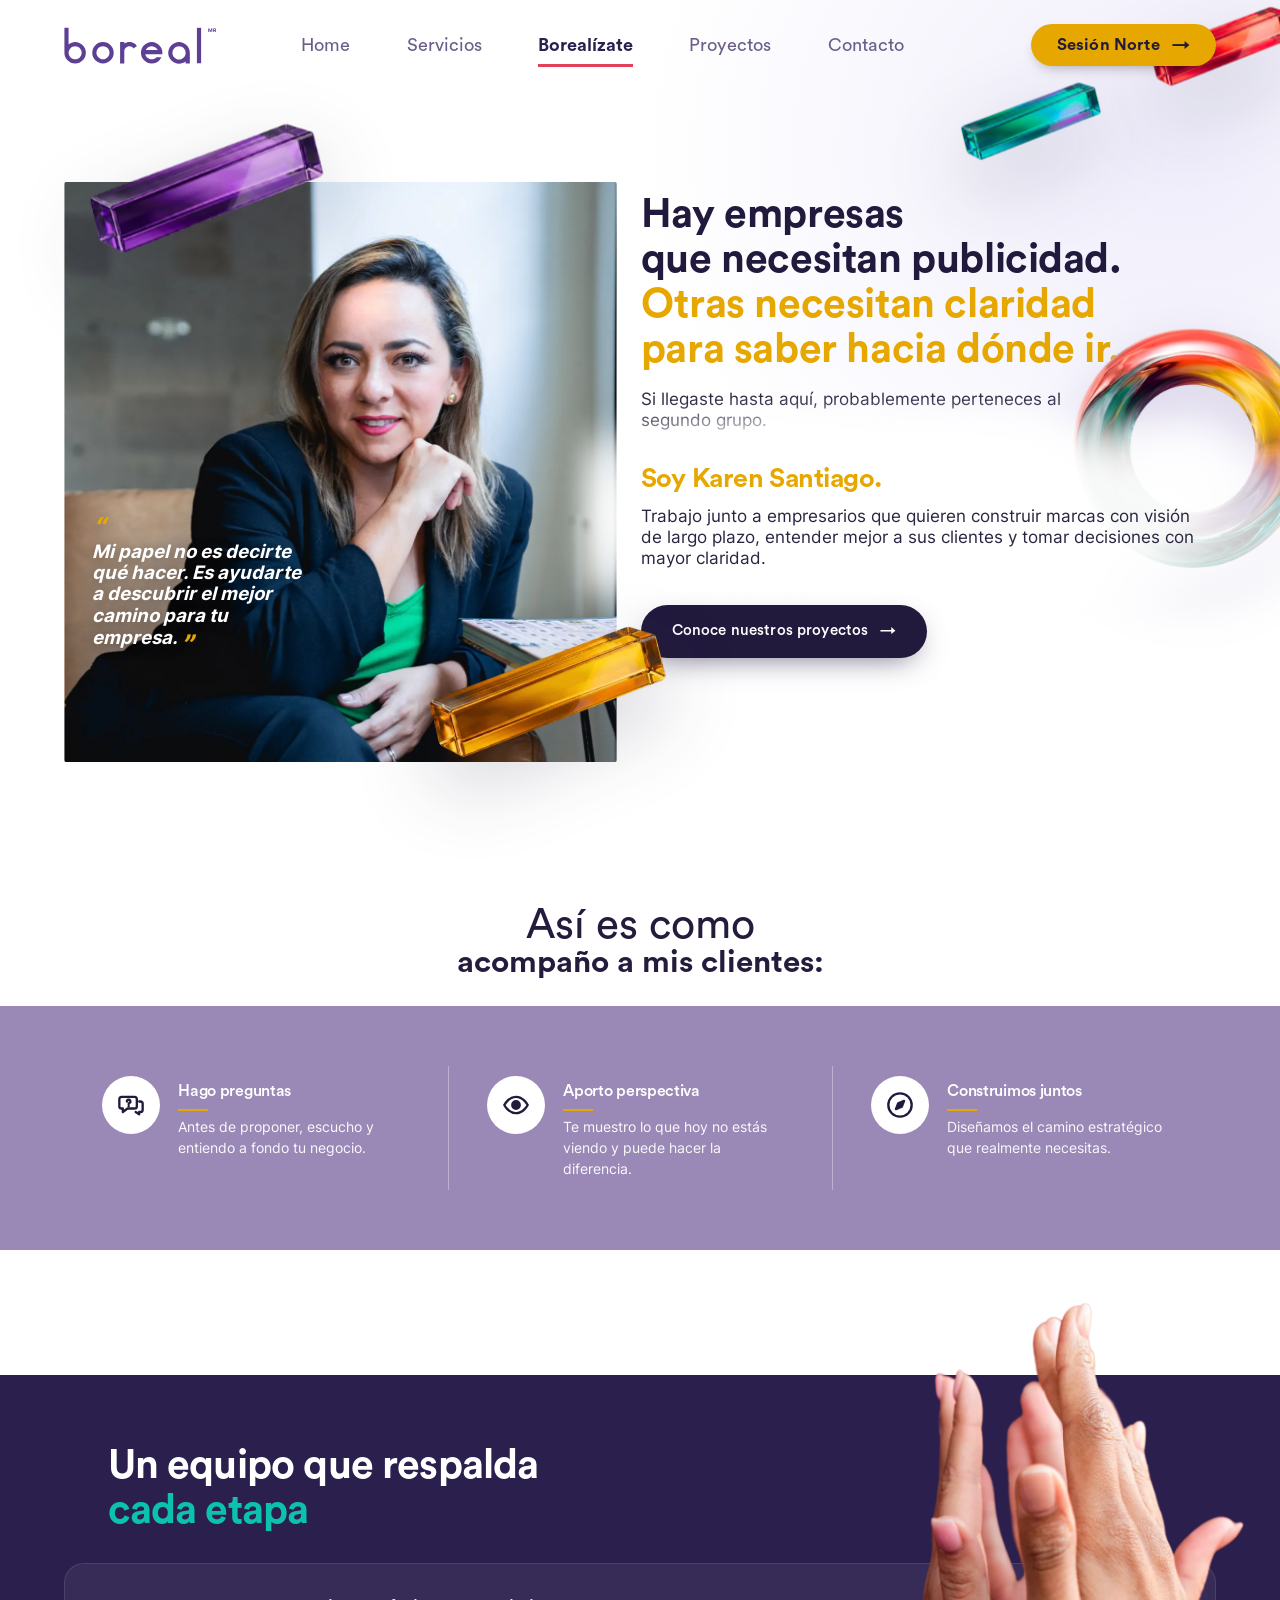
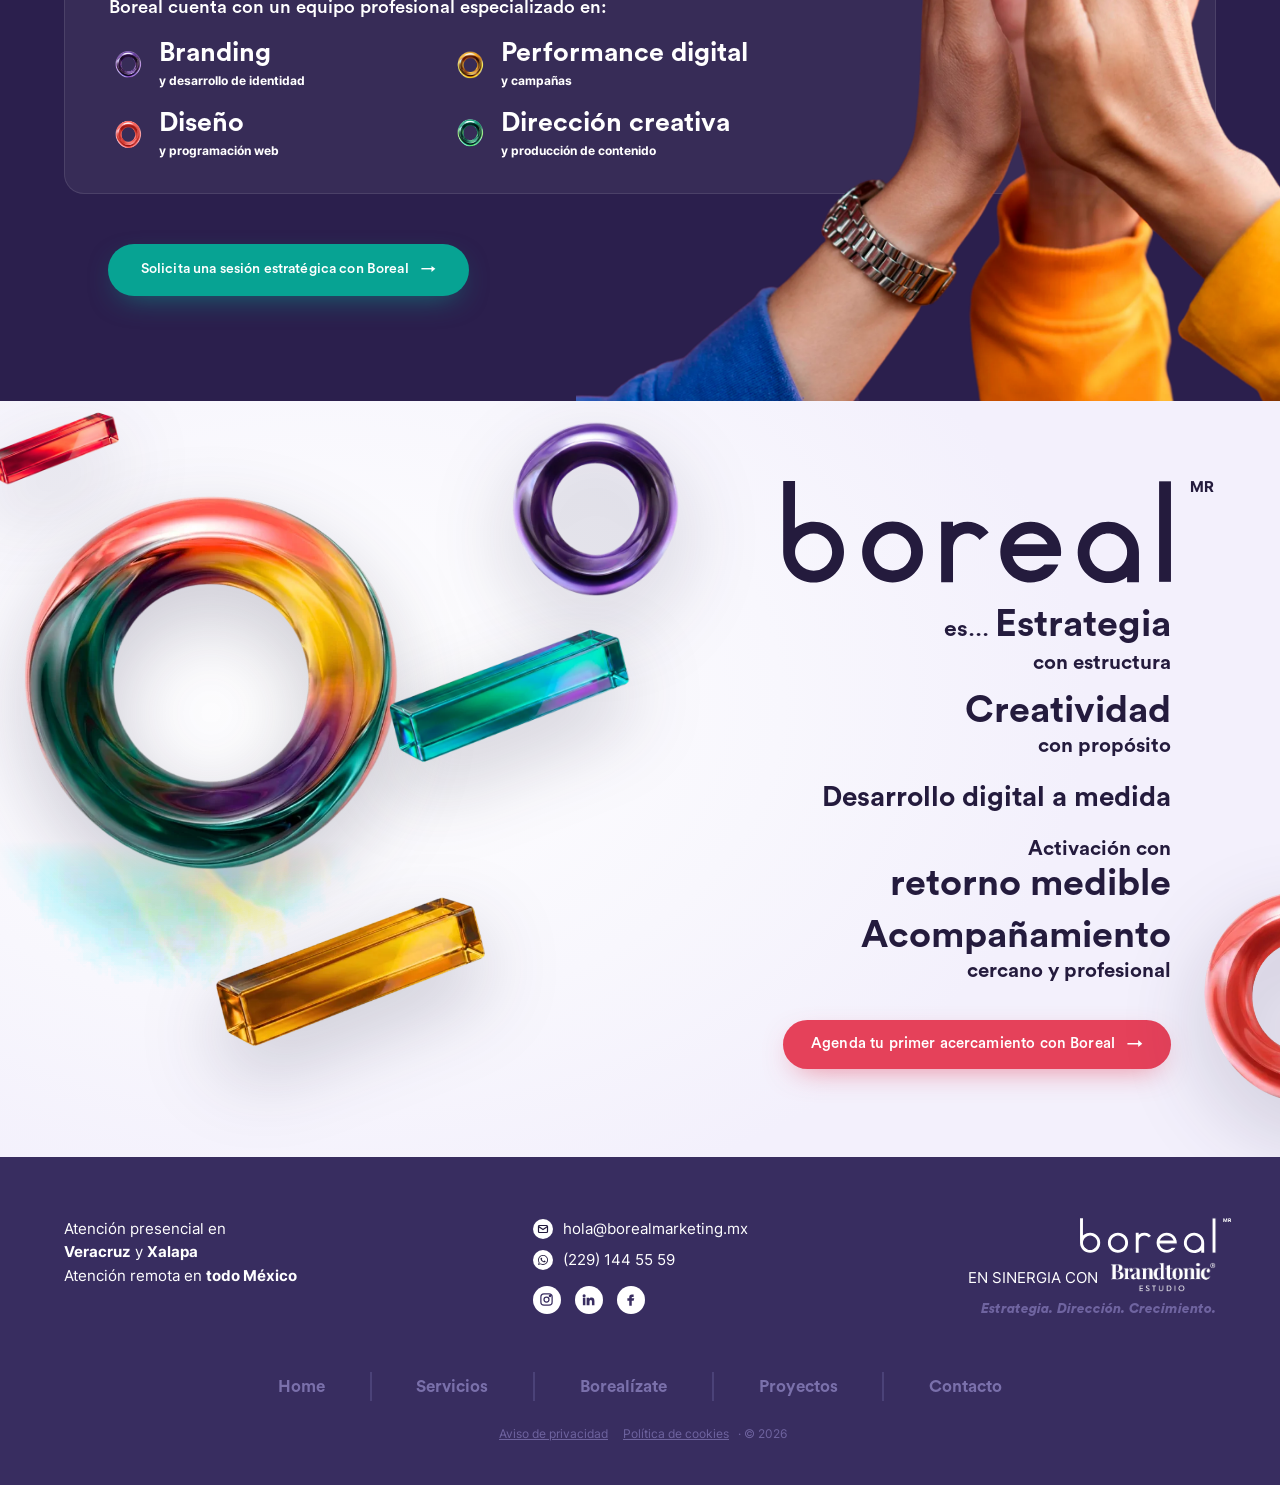
==== borealizate.html @ 3b93fd82 "Borealízate: 'Otras necesitan claridad para saber hacia dónde ir.' Co-Authored-By: Claude Opus 5.5 (" ====
<!doctype html>
<html lang="es">
<head>
<!-- Google Tag Manager -->
<script>(function(w,d,s,l,i){w[l]=w[l]||[];w[l].push({'gtm.start':
new Date().getTime(),event:'gtm.js'});var f=d.getElementsByTagName(s)[0],
j=d.createElement(s),dl=l!='dataLayer'?'&l='+l:'';j.async=true;j.src=
'https://www.googletagmanager.com/gtm.js?id='+i+dl;f.parentNode.insertBefore(j,f);
})(window,document,'script','dataLayer','GTM-55ZZ7DF');</script>
<!-- End Google Tag Manager -->
<script>/* Pantallas de más de 1920 px: todo el sitio escala en proporción (se diseña a 1920 y se amplía) */
(function(){var r=document.documentElement;function f(){var z=Math.max(1,innerWidth/1920);r.style.zoom=z>1?z:'';r.style.setProperty('--z',z);r.classList.toggle('wide',z>1)}f();addEventListener('resize',f)})();</script>
<meta charset="utf-8">
<meta name="viewport" content="width=device-width,initial-scale=1">
<title>Borealízate · Karen Santiago · Boreal</title>
<meta name="description" content="Hay empresas que necesitan publicidad. Otras necesitan claridad para saber hacia dónde ir. Conoce a Karen Santiago y al equipo de Boreal.">
<meta name="theme-color" content="#221a3d">
<link rel="icon" href="assets/fig/fullcolor.webp">
<link rel="stylesheet" href="css/styles.css?v=202610191159">
</head>
<body data-page="borealizate">
<!-- Google Tag Manager (noscript) -->
<noscript><iframe src="https://www.googletagmanager.com/ns.html?id=GTM-55ZZ7DF"
height="0" width="0" style="display:none;visibility:hidden"></iframe></noscript>
<!-- End Google Tag Manager (noscript) -->

<main>
  <!-- HERO (posiciones del PDF a 1440px) -->
  <section class="bhero">
    <div class="fig fx bz-purple" style="--fd:8s;--fdl:-1s" data-speed=".2"><div data-mouse="-30"><img class="float" style="--r:-6deg" src="assets/fig/8.webp" alt=""></div></div>
    <div class="fig fx bz-teal" style="--fd:9s;--fdl:-5s" data-speed=".06"><div data-mouse="40"><img class="float" style="--r:0deg;--dur:8s" src="assets/fig/5.webp" alt=""></div></div>
    <div class="fig fx bz-red" style="--fd:7s;--fdl:-3s" data-speed=".2"><div><img class="float" style="--r:30deg" src="assets/fig/7.webp" alt=""></div></div>
    <div class="fig fx bz-gold" style="--fd:10s;--fdl:0s" data-speed=".04"><div data-mouse="30"><img class="float" style="--r:20deg;--dur:10s" src="assets/fig/6.webp" alt=""></div></div>
    <div class="container bhero__grid">
      <figure class="bhero__img reveal reveal--clip" style="margin:0">
        <img src="assets/img/karen-retrato.webp" alt="Retrato de Karen Santiago">
        <blockquote>Mi papel no es decirte qué hacer. Es ayudarte a descubrir el mejor camino para tu empresa.</blockquote>
      </figure>
      <div class="bhero__txt">
        <h1 class="split">Hay empresas<br class="br-d"> que necesitan publicidad. <span>Otras necesitan claridad<br class="br-d"> para saber hacia dónde ir.</span></h1>
        <p class="lead reveal" style="--d:.5s">Si llegaste hasta aquí, probablemente perteneces al segundo grupo.</p>
        <!-- el aro gira detrás de este bloque; el texto lleva un resplandor blanco difuminado -->
        <div class="bhero__karen">
          <div class="bhero__ring" aria-hidden="true"><img class="spin-slow" src="assets/fig/aro-redondo.webp" alt=""></div>
          <h3 class="reveal" style="--d:.6s">Soy Karen Santiago.</h3>
          <p class="reveal" style="--d:.65s">Trabajo junto a empresarios que quieren construir marcas con visión de largo plazo, entender mejor a sus clientes y tomar decisiones con mayor claridad.</p>
        </div>
        <a href="proyectos" class="btn btn--night reveal" style="--d:.75s">Conoce nuestros proyectos <span class="arr">→</span></a>
      </div>
    </div>
  </section>

  <!-- CÓMO -->
  <div class="container how__intro reveal"><p>Así es como <b>acompaño a mis clientes:</b></p></div>
  <section class="how" id="como">
    <div class="container how__grid">
      <div class="how__item reveal"><span class="how__ic"><svg viewBox="0 0 24 24" fill="none" stroke="currentColor" stroke-width="2" stroke-linecap="round" stroke-linejoin="round"><path d="M4 5h11a2 2 0 0 1 2 2v6a2 2 0 0 1-2 2H9l-4 3v-3H4a2 2 0 0 1-2-2V7a2 2 0 0 1 2-2z"/><path d="M8.5 9a1.5 1.5 0 1 1 2 1.4c-.4.2-.5.5-.5.9M10 13h0"/><path d="M19 9h1a2 2 0 0 1 2 2v5a2 2 0 0 1-2 2h-1v2l-3-2"/></svg></span>
        <div><h4>Hago preguntas</h4><p>Antes de proponer, escucho y entiendo a fondo tu negocio.</p></div></div>
      <div class="how__item reveal" style="--d:.12s"><span class="how__ic"><svg viewBox="0 0 24 24" fill="none" stroke="currentColor" stroke-width="2" stroke-linecap="round"><path d="M2 12s3.6-7 10-7 10 7 10 7-3.6 7-10 7S2 12 2 12z"/><circle cx="12" cy="12" r="3.2" fill="currentColor"/></svg></span>
        <div><h4>Aporto perspectiva</h4><p>Te muestro lo que hoy no estás viendo y puede hacer la diferencia.</p></div></div>
      <div class="how__item reveal" style="--d:.24s"><span class="how__ic"><svg viewBox="0 0 24 24" fill="none" stroke="currentColor" stroke-width="2" stroke-linejoin="round"><circle cx="12" cy="12" r="10"/><path d="m15.5 8.5-2 5-5 2 2-5z" fill="currentColor"/></svg></span>
        <div><h4>Construimos juntos</h4><p>Diseñamos el camino estratégico que realmente necesitas.</p></div></div>
    </div>
  </section>

  <!-- EQUIPO -->
  <section class="team dark">
    <div class="team__hands" aria-hidden="true"><img src="assets/img/manos.webp" alt=""></div>
    <div class="container team__grid">
      <div>
        <h2 class="split">Un equipo que respalda <span>cada etapa</span></h2>
        <div class="team__box reveal">
          <p>Boreal cuenta con un equipo profesional especializado en:</p>
          <div class="skills">
            <div class="skill"><img src="assets/fig/1.webp" alt=""><div><b>Branding</b><small>y desarrollo de identidad</small></div></div>
            <div class="skill"><img src="assets/fig/2.webp" alt=""><div><b>Performance digital</b><small>y campañas</small></div></div>
            <div class="skill"><img src="assets/fig/4.webp" alt=""><div><b>Diseño</b><small>y programación web</small></div></div>
            <div class="skill"><img src="assets/fig/3.webp" alt=""><div><b>Dirección creativa</b><small>y producción de contenido</small></div></div>
          </div>
        </div>
        <a href="contacto" class="btn btn--teal reveal">Solicita una sesión estratégica con Boreal <span class="arr">→</span></a>
      </div>
    </div>
  </section>

  <!-- BOREAL ES -->
  <section class="is">
    <div class="container is__grid">
      <div class="is__stage"></div>
      <div class="is__list">
        <div class="is__logo reveal" data-logo></div>
        <ul>
          <li class="reveal" style="--d:.05s"><span class="pre">es… </span><b style="display:inline">Estrategia</b><br><span>con estructura</span></li>
          <li class="reveal" style="--d:.12s"><b>Creatividad</b><span>con propósito</span></li>
          <li class="reveal" style="--d:.19s"><span style="font-size:clamp(20px,calc(2.2 * var(--vw)),28px)">Desarrollo digital a medida</span></li>
          <li class="reveal" style="--d:.26s"><span>Activación con</span><b>retorno medible</b></li>
          <li class="reveal" style="--d:.33s"><b>Acompañamiento</b><span>cercano y profesional</span></li>
        </ul>
        <a href="contacto" class="btn btn--coral reveal">Agenda tu primer acercamiento con Boreal <span class="arr">→</span></a>
      </div>
    </div>
    <!-- objetos (un poco más grandes que en el PDF); el aro grande gira con reflejo de luz como en Home -->
    <div class="is__figs" aria-hidden="true">
      <div class="fig is-rays"><img src="assets/fig/destellos.webp" alt=""></div>
      <div class="fig is-ring" data-mouse="-25"><img class="spin-slow" src="assets/fig/aro-redondo.webp" alt=""></div>
      <div class="fig fx is-purple" style="--fd:9s;--fdl:-2s" data-mouse="40"><div><img class="spin-slow" src="assets/fig/1.webp" alt=""></div></div>
      <div class="fig fx is-teal" style="--fd:8s;--fdl:-5s" data-mouse="60"><div><img class="float" style="--r:55deg;--dur:8s" src="assets/fig/5.webp" alt=""></div></div>
      <div class="fig fx is-gold" style="--fd:10s;--fdl:0s" data-mouse="80"><div><img class="float" style="--r:-34deg;--dur:11s" src="assets/fig/6.webp" alt=""></div></div>
      <div class="fig fx is-red" style="--fd:7s;--fdl:-3s" data-mouse="20"><div><img class="float" style="--r:-32deg;--dur:9s" src="assets/fig/7.webp" alt=""></div></div>
      <div class="fig fx is-redring" style="--fd:11s;--fdl:-6s"><div><img class="spin-slow" src="assets/fig/4.webp" alt=""></div></div>
    </div>
  </section>
</main>

<script src="js/main.js?v=202610191159"></script>
</body>
</html>
---- css/styles.css ----
:root{--z:1;--vw:calc(1vw / var(--z));--vh:calc(1vh / var(--z))}
/* =========================================================
   BOREAL · Marketing Digital — estilos globales
   ========================================================= */

/* ---------- Tipografías ---------- */
@font-face{font-family:"Circular";src:url(../assets/fonts/CircularStd-Book.otf) format("opentype");font-weight:400;font-display:swap}
@font-face{font-family:"Circular";src:url(../assets/fonts/CircularStd-BookItalic.otf) format("opentype");font-weight:400;font-style:italic;font-display:swap}
@font-face{font-family:"Circular";src:url(../assets/fonts/CircularStd-Medium.otf) format("opentype");font-weight:500;font-display:swap}
@font-face{font-family:"Circular";src:url(../assets/fonts/CircularStd-MediumItalic.otf) format("opentype");font-weight:500;font-style:italic;font-display:swap}
@font-face{font-family:"Circular";src:url(../assets/fonts/CircularStd-Bold.otf) format("opentype");font-weight:700;font-display:swap}
@font-face{font-family:"Circular";src:url(../assets/fonts/CircularStd-Black.otf) format("opentype");font-weight:900;font-display:swap}
@font-face{font-family:"Circular";src:url(../assets/fonts/CircularStd-BlackItalic.otf) format("opentype");font-weight:900;font-style:italic;font-display:swap}
@font-face{font-family:"Inter";src:url(../assets/fonts/Inter-Light.ttf) format("truetype");font-weight:300;font-display:swap}
@font-face{font-family:"Inter";src:url(../assets/fonts/Inter-Regular.ttf) format("truetype");font-weight:400;font-display:swap}
@font-face{font-family:"Inter";src:url(../assets/fonts/Inter-Medium.ttf) format("truetype");font-weight:500;font-display:swap}
@font-face{font-family:"Inter";src:url(../assets/fonts/Inter-SemiBold.ttf) format("truetype");font-weight:600;font-display:swap}
@font-face{font-family:"Inter";src:url(../assets/fonts/Inter-Bold.ttf) format("truetype");font-weight:700;font-display:swap}

/* ---------- Tokens ---------- */
:root{
  --night:#221a3d;
  --night-2:#2c2250;
  --night-3:#16102b;
  --footer:#382d60;
  --purple:#5d3f93;
  --purple-soft:#9a89c4;
  --lavender:#f3f1fa;
  --lilac:#e7e2f5;
  --gold:#e6a700;
  --gold-2:#f5bd1f;
  --coral:#e5415a;
  --coral-2:#f0364c;
  --teal:#07a393;
  --teal-2:#0cc2ae;
  --ink:#1d1733;
  --muted:#5f5a70;
  --white:#fff;
  --radius:22px;
  --radius-sm:12px;
  --ease:cubic-bezier(.22,1,.36,1);
  --ease-in-out:cubic-bezier(.76,0,.24,1);
  --gutter:clamp(16px,calc(5 * var(--vw)),80px);
  --max:1280px;
  --head:"Circular","Inter",system-ui,sans-serif;
  --body:"Inter",system-ui,sans-serif;
}

*,*::before,*::after{box-sizing:border-box}
html{overflow-x:hidden;overflow-x:clip;scroll-behavior:smooth;-webkit-text-size-adjust:100%}
body{margin:0;font-family:var(--body);color:var(--ink);background:var(--white);line-height:1.55;overflow-x:clip;-webkit-font-smoothing:antialiased}
img{max-width:100%;display:block}
a{color:inherit;text-decoration:none}
button{font:inherit;cursor:pointer;border:0;background:none;color:inherit}
h1,h2,h3,h4{font-family:var(--head);line-height:1.05;margin:0;letter-spacing:-.02em}
p{margin:0 0 1em}
::selection{background:var(--gold);color:var(--night)}

.container{width:100%;max-width:calc(var(--max) + 2 * var(--gutter));margin-inline:auto;padding-inline:var(--gutter)}
.section{position:relative;padding-block:clamp(72px,calc(11 * var(--vw)),150px);overflow:hidden}
.dark{background:var(--night);color:#fff}
.dark .muted{color:#bdb4d8}
.lav{background:var(--lavender)}
.muted{color:var(--muted)}
.c-gold{color:var(--gold)}.c-coral{color:var(--coral)}.c-teal{color:var(--teal)}.c-purple{color:var(--purple)}.c-lilac{color:var(--purple-soft)}
.t-center{text-align:center}
.sr-only{position:absolute;width:1px;height:1px;overflow:hidden;clip:rect(0 0 0 0);white-space:nowrap}

/* Textura de malla */
.mesh::before{content:"";position:absolute;inset:0;background:url(../assets/fig/textura.webp) center/cover no-repeat;opacity:.18;pointer-events:none;animation:meshDrift 30s ease-in-out infinite alternate}
.mesh>*{position:relative;z-index:1}
@keyframes meshDrift{from{transform:scale(1.05) translate3d(0,0,0)}to{transform:scale(1.18) translate3d(-2%,2%,0)}}

/* ---------- Eyebrow / etiquetas ---------- */
.eyebrow{display:inline-flex;align-items:center;gap:12px;font:500 12px/1 var(--body);letter-spacing:.28em;text-transform:uppercase;color:var(--purple)}
.eyebrow::before{content:"";width:32px;height:2px;background:var(--gold);transform-origin:left;transition:transform 1s var(--ease) .2s}
.dark .eyebrow{color:var(--gold)}
.reveal:not(.in) .eyebrow::before,.eyebrow.reveal:not(.in)::before{transform:scaleX(0)}
.pill{display:inline-flex;align-items:center;gap:8px;padding:7px 14px;border-radius:99px;background:rgba(255,255,255,.08);border:1px solid rgba(255,255,255,.14);font:600 11px/1 var(--body);letter-spacing:.18em;text-transform:uppercase;color:var(--gold)}
.pill::before{content:"";width:7px;height:7px;border-radius:50%;background:var(--gold);box-shadow:0 0 0 0 rgba(230,167,0,.6);animation:pulse 2s infinite}
@keyframes pulse{70%{box-shadow:0 0 0 10px rgba(230,167,0,0)}100%{box-shadow:0 0 0 0 rgba(230,167,0,0)}}

/* ---------- Botones ---------- */
.btn{--bg:var(--purple);--fg:#fff;position:relative;display:inline-flex;align-items:center;gap:12px;padding:16px 28px;border-radius:99px;background:var(--bg);color:var(--fg);font:500 15px/1.1 var(--head);letter-spacing:.01em;overflow:hidden;isolation:isolate;box-shadow:0 10px 30px -12px color-mix(in srgb,var(--bg) 70%,transparent);transition:transform .5s var(--ease),box-shadow .5s var(--ease)}
.btn::before{content:"";position:absolute;inset:0;z-index:-1;background:linear-gradient(110deg,transparent 30%,rgba(255,255,255,.35) 50%,transparent 70%);transform:translateX(-120%);transition:transform .9s var(--ease)}
.btn:hover::before{transform:translateX(120%)}
.btn:hover{transform:translateY(-3px);box-shadow:0 18px 40px -14px color-mix(in srgb,var(--bg) 80%,transparent)}
.btn .arr{display:inline-block;transition:transform .5s var(--ease)}
.btn:hover .arr{transform:translateX(5px)}
.btn--gold{--bg:var(--gold);--fg:var(--night)}
.btn--coral{--bg:var(--coral);--fg:#fff}
.btn--teal{--bg:var(--teal);--fg:#fff}
.btn--night{--bg:var(--night);--fg:#fff}
.btn--ghost{--bg:rgba(255,255,255,.85);--fg:var(--night)}
.btn--sm{padding:11px 20px;font-size:14px}
.link{position:relative;color:var(--coral);font-weight:500;font-size:14px;background:linear-gradient(currentColor,currentColor) 0 100%/100% 1px no-repeat;transition:background-size .5s var(--ease)}
.link:hover{background-size:0 1px;background-position:100% 100%}

/* ---------- Header ---------- */
.header{position:fixed;inset:0 0 auto;z-index:50;transition:transform .6s var(--ease),background .4s,box-shadow .4s,backdrop-filter .4s}
.header__in{display:flex;align-items:center;justify-content:space-between;gap:24px;height:84px}
.header.scrolled{background:rgba(255,255,255,.78);backdrop-filter:blur(16px) saturate(1.4);-webkit-backdrop-filter:blur(16px) saturate(1.4);box-shadow:0 1px 0 rgba(34,26,61,.08)}
.header.hidden{transform:translateY(-100%)}
body.on-dark .header:not(.scrolled){color:#fff}
body.on-dark .header.scrolled{background:rgba(34,26,61,.78);color:#fff;box-shadow:0 1px 0 rgba(255,255,255,.06)}
.logo{display:inline-flex;align-items:center;color:var(--purple);transition:opacity .3s}
.logo:hover{opacity:.8}
.logo-svg{display:block;height:34px;width:auto;overflow:visible}
body.on-dark .logo,.dark .logo{color:#fff}
.nav{display:flex;align-items:center;gap:clamp(18px,calc(3 * var(--vw)),44px)}
.nav a{position:relative;font:400 15px/1 var(--head);padding:6px 0;opacity:.85;transition:opacity .3s}
.nav a::after{content:"";position:absolute;left:0;right:0;bottom:-2px;height:2px;background:var(--coral);border-radius:2px;transform:scaleX(0);transform-origin:right;transition:transform .5s var(--ease)}
.nav a:hover{opacity:1}
.nav a:hover::after,.nav a.active::after{transform:scaleX(1);transform-origin:left}
.nav a.active{font-weight:700;opacity:1}
.burger{display:none;width:46px;height:46px;border-radius:50%;position:relative;background:rgba(93,63,147,.1)}
body.on-dark .burger{background:rgba(255,255,255,.12)}
.burger span{position:absolute;left:14px;right:14px;height:2px;background:currentColor;border-radius:2px;transition:transform .5s var(--ease),opacity .3s}
.burger span:nth-child(1){top:17px}.burger span:nth-child(2){top:22px}.burger span:nth-child(3){top:27px}
.menu-open .burger span:nth-child(1){transform:translateY(5px) rotate(45deg)}
.menu-open .burger span:nth-child(2){opacity:0}
.menu-open .burger span:nth-child(3){transform:translateY(-5px) rotate(-45deg)}

/* Menú móvil */
.mnav{position:fixed;inset:0;z-index:45;background:var(--night);color:#fff;display:flex;flex-direction:column;justify-content:center;padding:100px var(--gutter) 40px;clip-path:circle(0 at calc(100% - 40px) 42px);transition:clip-path .9s var(--ease-in-out);overflow:hidden}
.mnav::before{content:"";position:absolute;inset:0;background:url(../assets/fig/textura.webp) center/cover;opacity:.15}
.menu-open .mnav{clip-path:circle(150% at calc(100% - 40px) 42px)}
.mnav a{position:relative;display:block;font:700 clamp(34px,calc(9 * var(--vw)),54px)/1.2 var(--head);letter-spacing:-.03em;transform:translateY(40px);opacity:0;transition:transform .7s var(--ease),opacity .7s var(--ease),color .3s}
.mnav a:hover,.mnav a.active{color:var(--gold)}
.menu-open .mnav a{transform:none;opacity:1}
.mnav .btn{margin-top:28px;align-self:flex-start;opacity:0;transform:translateY(30px);transition:.7s var(--ease) .45s}
.menu-open .mnav .btn{opacity:1;transform:none}
.mnav__ring{position:absolute;right:-80px;bottom:-60px;width:320px;opacity:.8;animation:spin 30s linear infinite}
.menu-open{overflow:hidden}
.menu-open .header{background:transparent!important;box-shadow:none!important;color:#fff;backdrop-filter:none!important}
.menu-open .header .logo{color:#fff}
.menu-open .header .btn{opacity:0;pointer-events:none}

/* ---------- Progreso de scroll ---------- */
.progress{position:fixed;top:0;left:0;height:3px;width:100%;z-index:60;background:linear-gradient(90deg,var(--purple),var(--coral),var(--gold),var(--teal));transform-origin:left;transform:scaleX(0)}

/* ---------- Transición de página ---------- */
.curtain{position:fixed;inset:0;z-index:100;pointer-events:none;display:grid;place-items:center}
.curtain__panel{position:absolute;inset:0;background:var(--night);transform:translateY(0);transition:transform .9s var(--ease-in-out)}
.curtain__panel:nth-child(2){background:var(--purple);transition-delay:.08s}
.curtain__panel:nth-child(3){background:var(--gold);transition-delay:.16s}
.curtain__logo{position:relative;z-index:2;font:500 clamp(48px,calc(8 * var(--vw)),88px)/1 var(--head);letter-spacing:-.04em;color:#fff;display:flex;align-items:center;gap:6px;transition:opacity .5s,transform .8s var(--ease)}
.curtain__logo .logo-svg{height:clamp(60px,calc(9 * var(--vw)),116px)}
.curtain__logo .logo-ring{transform-box:fill-box;transform-origin:50% 50%;animation:spin 1.6s var(--ease) infinite}
/* orden: panel noche arriba */
.curtain__panel:nth-child(1){z-index:1}.curtain__panel:nth-child(2){z-index:0}.curtain__panel:nth-child(3){z-index:-1}
body.loaded .curtain__panel{transform:translateY(-101%)}
body.loaded .curtain__panel:nth-child(1){transition-delay:.16s}
body.loaded .curtain__panel:nth-child(3){transition-delay:0s}
body.loaded .curtain__logo{opacity:0;transform:translateY(-30px)}
body.leaving .curtain{pointer-events:all}
body.leaving .curtain__panel{transform:translateY(0);transition-duration:.7s}
body.leaving .curtain__panel:nth-child(1){transition-delay:.14s}
body.leaving .curtain__panel:nth-child(2){transition-delay:.07s}
body.leaving .curtain__panel:nth-child(3){transition-delay:0s}
body.leaving .curtain__logo{opacity:1;transform:none;transition-delay:.4s}
body.no-curtain .curtain__panel{transition:none!important}

/* ---------- Reveal ---------- */
.reveal{opacity:0;transform:translateY(40px)}
.reveal.reveal{transition:opacity 1.1s var(--ease) var(--d,0s),transform 1.1s var(--ease) var(--d,0s)}
.reveal.in{opacity:1;transform:none}
.reveal--left{transform:translateX(-60px)}
.reveal--right{transform:translateX(60px)}
.reveal--scale{transform:scale(.9)}
.reveal--clip{opacity:1;transform:none}
.reveal--clip.reveal--clip{transition:none}
.reveal--clip>img{clip-path:inset(100% 0 0 0);transform:scale(1.25);transition:clip-path 1.4s var(--ease-in-out) var(--d,0s),transform 1.8s var(--ease) var(--d,0s)}
.reveal--clip.in>img{clip-path:inset(0 0 0 0);transform:scale(1)}
.reveal--clip>figcaption,.reveal--clip>blockquote{opacity:0;transform:translateY(20px);transition:opacity .9s var(--ease) .7s,transform .9s var(--ease) .7s}
.reveal--clip.in>figcaption,.reveal--clip.in>blockquote{opacity:1;transform:none}
/* Titulares palabra por palabra */
.split .w{display:inline-block;overflow:hidden;vertical-align:top;padding-bottom:.08em;margin-bottom:-.08em}
.split .w>span{display:inline-block;transform:translateY(110%);transition:transform 1.1s var(--ease);transition-delay:calc(var(--i)*55ms + var(--d,0s))}
.split.in .w>span{transform:none}

/* ---------- Figuras 3D ---------- */
.fig{position:absolute;pointer-events:none;z-index:0;will-change:transform}
.fig img{width:100%;height:auto;filter:drop-shadow(0 30px 40px rgba(34,26,61,.22))}
.fig--blur img{filter:blur(6px)}
.fig--blur-lg img{filter:blur(12px)}
.float{animation:float var(--dur,9s) ease-in-out infinite;animation-delay:var(--delay,0s)}
.spin-slow{animation:spin 40s linear infinite}
@keyframes float{0%,100%{transform:translate3d(0,0,0) rotate(var(--r,0deg))}50%{transform:translate3d(0,-22px,0) rotate(calc(var(--r,0deg) + 6deg))}}
@keyframes spin{to{transform:rotate(360deg)}}

/* ---------- Hero (Home) ---------- */
/* Difuminado violeta del PDF: entra desde arriba a la derecha y se desvanece a blanco abajo a la izquierda */
.hero{position:relative;container-type:inline-size;min-height:max(calc(100 * var(--vh)),720px);display:flex;align-items:center;padding:130px 0 80px;overflow:hidden;background:
  radial-gradient(ellipse 70% 90% at 92% 8%,#e9e3fb 0%,#efebfc 30%,rgba(243,240,252,.7) 55%,rgba(255,255,255,0) 80%),
  linear-gradient(180deg,#f4f2fc 0%,#fbfaff 45%,#fff 80%)}
.hero__grid{display:block;position:relative;z-index:2}
.hero__copy{max-width:min(780px,54cqw)}
.hero h1{font-size:clamp(40px,4.75cqw,74px);font-weight:700;color:var(--night);letter-spacing:-.045em;margin:18px 0 26px}
.hero h1 b{font-weight:900}
.hero__rule{width:60px;height:3px;background:var(--purple);margin-bottom:26px;border-radius:3px}
.hero__lead{font-size:clamp(16px,calc(1.4 * var(--vw)),19px);max-width:34ch;color:var(--ink);margin-bottom:34px}
.hero__alt{margin-top:28px;font-family:var(--head)}
.hero__alt p{margin:0 0 4px;font-size:18px}
.hero__alt a{color:var(--coral);font-weight:700;background:linear-gradient(currentColor,currentColor) 0 100%/100% 2px no-repeat;transition:background-size .5s var(--ease)}
.hero__alt a:hover{background-size:0 2px;background-position:100% 100%}
/* Composición 3D: medidas del PDF (1440px de ancho) expresadas en cqw del hero */
.hero__art{position:absolute;inset:0;pointer-events:none}
.hf{position:absolute;will-change:transform}
.hf img{display:block;width:100%;height:auto}
.hf--ring{left:62.2cqw;top:calc(50% - 17.6cqw);width:35.2cqw}
.hero__ring{animation:spin 60s linear infinite;filter:drop-shadow(0 40px 70px rgba(93,63,147,.3))}
.hf--teal{left:41.7cqw;top:calc(50% - 7cqw);width:23.3cqw;z-index:2}
.hf--teal img{filter:drop-shadow(0 30px 30px rgba(7,163,147,.25))}
.hf--red{left:47.8cqw;top:calc(50% + 6cqw);width:26cqw;z-index:2}
.hf--purple{left:90cqw;top:calc(50% - 5cqw);width:20cqw}
.hf--gold{left:-15.8cqw;top:22.4cqw;width:25cqw}
.hero__glow{position:absolute;left:62cqw;top:calc(50% - 10cqw);width:36cqw;height:30cqw;background:radial-gradient(closest-side,rgba(255,255,255,.95),rgba(255,255,255,.6) 45%,rgba(255,255,255,0));filter:blur(10px)}
.hero__tag{position:absolute;left:79.8cqw;top:calc(50% + 21cqw);transform:translateX(-50%);width:max-content;margin:0;font:400 clamp(12px,1.1cqw,16px)/1.6 var(--head);letter-spacing:.35em;text-align:center;color:var(--night)}
.hero__tag.reveal{transform:translate(-50%,20px)}.hero__tag.reveal.in{transform:translateX(-50%)}
.scroll-cue{position:absolute;left:50%;bottom:26px;transform:translateX(-50%);width:26px;height:42px;border:2px solid currentColor;border-radius:20px;opacity:.5}
.scroll-cue::after{content:"";position:absolute;left:50%;top:8px;width:4px;height:8px;margin-left:-2px;border-radius:4px;background:currentColor;animation:cue 2s var(--ease) infinite}
@keyframes cue{0%{transform:translateY(0);opacity:1}80%{transform:translateY(14px);opacity:0}100%{opacity:0}}


/* ---------- Pilares (slider) ---------- */
.pillars{text-align:center}
.pillars h2{font-size:clamp(30px,calc(4 * var(--vw)),54px);font-weight:700;margin-top:18px}
.pillars h2 small{display:block;font-size:.62em;font-weight:500;margin-bottom:6px}
.pillars .eyebrow::before{display:none}
.pillars__stage{position:relative;height:clamp(440px,calc(44 * var(--vw)),640px);margin-top:clamp(10px,calc(2 * var(--vw)),30px)}
/* --off: distancia horizontal de los laterales; --drop: cuánto bajan los inactivos */
.pillar{--off:min(calc(36 * var(--vw)),520px);--drop:clamp(120px,calc(15 * var(--vw)),220px);position:absolute;left:50%;top:0;width:min(640px,calc(80 * var(--vw)));display:flex;flex-direction:column;align-items:center;text-align:center;cursor:pointer;
  transform:translate(-50%,var(--drop));opacity:0;transition:transform 1.1s var(--ease),opacity .9s var(--ease)}
.pillar.active{transform:translate(-50%,0);opacity:1;cursor:default;z-index:2}
.pillar.prev{transform:translate(calc(-50% - var(--off)),var(--drop));opacity:1}
.pillar.next{transform:translate(calc(-50% + var(--off)),var(--drop));opacity:1}
.pillar__fig{width:clamp(220px,calc(32 * var(--vw)),460px);margin-bottom:calc(clamp(220px,calc(32 * var(--vw)),460px) * -.36);transform:scale(.8) translateY(8%);filter:blur(9px);opacity:.85;transition:transform 1.1s var(--ease),filter 1.1s var(--ease),opacity 1.1s}
.pillar__fig img{width:100%;filter:drop-shadow(0 30px 40px rgba(0,0,0,.35))}
.pillar.active .pillar__fig{transform:none;filter:blur(0);opacity:1}
.pillar h3{position:relative;font:900 clamp(56px,calc(6.6 * var(--vw)),96px)/1 var(--head);text-transform:uppercase;letter-spacing:-.01em;color:#fff;transform:scale(.56);transform-origin:50% 50%;opacity:.45;transition:transform 1.1s var(--ease),opacity 1.1s var(--ease)}
.pillar p{max-width:40ch;margin:clamp(-26px,calc(-2 * var(--vw)),-14px) 0 0;color:#fff;font-size:clamp(12px,calc(1 * var(--vw)),14px);opacity:.45;transition:font-size 1.1s var(--ease),opacity 1.1s var(--ease),margin 1.1s var(--ease)}
.pillar.active h3{transform:none;opacity:1}
.pillar.active p{font-size:clamp(15px,calc(1.35 * var(--vw)),19px);opacity:1;margin-top:10px}
.pillar:not(.active):hover h3{opacity:.7}
.pillar.fading{opacity:0;transition:opacity .35s}
@media (max-width:820px){
  .pillars__stage{height:clamp(360px,calc(96 * var(--vw)),440px)}
  .pillar{--off:calc(66 * var(--vw));--drop:70px;width:calc(86 * var(--vw))}
  .pillar:not(.active) p{opacity:0}
  .pillar__fig{width:calc(62 * var(--vw));margin-bottom:calc(-22 * var(--vw))}
  .pillar h3{font-size:clamp(40px,calc(11 * var(--vw)),60px)}
}
.dots{display:flex;gap:10px;justify-content:center;margin-top:20px}
.dots button{width:10px;height:10px;border-radius:10px;background:rgba(255,255,255,.3);transition:width .6s var(--ease),background .4s}
.dots button.active{width:40px;background:var(--gold)}
.lav .dots button,.light-dots button{background:#cfc6ea}
.lav .dots button.active,.light-dots button.active{background:var(--purple)}

/* ---------- Servicios (home) ---------- */
.svc-intro{position:relative;text-align:center}
.svc-intro h2{font:900 clamp(64px,calc(13 * var(--vw)),190px)/.85 var(--head);color:var(--night);letter-spacing:-.05em}
.svc-intro__row{display:grid;grid-template-columns:1fr auto 1fr;align-items:center;gap:clamp(16px,calc(3 * var(--vw)),40px);margin-top:calc(-3.8 * var(--vw))}
.svc-intro__row p{font:500 clamp(22px,calc(2.8 * var(--vw)),40px)/1.1 var(--head);color:var(--teal);margin:0}
.svc-intro__row p:first-child{text-align:left}
.svc-intro__row p:last-child{text-align:right;font-weight:700}
/* aro-redondo.webp: aro perfectamente circular y centrado (ocupa ~93% de la imagen), así el giro no se ve ovalado ni se bambolea */
.svc-intro__ring{position:relative;z-index:2;width:clamp(220px,calc(35.6 * var(--vw)),540px)}
.svc-intro__ring img{animation:spin 70s linear infinite;filter:drop-shadow(0 30px 40px rgba(34,26,61,.25))}

/* --- Servicios principales guiados por scroll --- */
.svc-section{overflow:clip}
.svc-scroll{position:relative;height:calc(230 * var(--vh));margin-top:clamp(20px,calc(4 * var(--vw)),60px);margin-bottom:calc(-6 * var(--vh))}
.svc-sticky{position:sticky;top:0;height:calc(100 * var(--vh));height:calc(100 * var(--vh));display:flex;align-items:center}
.svc-stage{position:relative;height:min(640px,calc(82 * var(--vh)))}
.svc-item{position:absolute;width:min(44%,560px);font-family:var(--head);opacity:0;filter:blur(8px);transform:translateX(-70px);transition:opacity .9s var(--ease),transform 1.1s var(--ease),filter .9s var(--ease)}
.svc-item--r{text-align:right;transform:translateX(70px)}
.svc-item--1{right:var(--gutter);top:0}
.svc-item--2{left:var(--gutter);top:36%}
.svc-item--3{right:var(--gutter);bottom:0}
.svc-item.shown{opacity:.3;filter:blur(0);transform:none}
.svc-item.active{opacity:1}
.svc-item.shown:hover{opacity:1}
.svc__n{font:400 18px/1 var(--head);letter-spacing:.3em;color:var(--coral);display:block;margin-bottom:10px}
.svc__t{font-weight:900;text-transform:uppercase;font-size:clamp(34px,calc(4.1 * var(--vw)),60px);line-height:.98;color:var(--night)}
.svc__t .sm{font-size:.72em}
.svc__t small{display:block;font-size:.4em;font-weight:700;letter-spacing:.01em;margin-top:6px}
.svc__sub{margin:12px 0 10px;color:var(--purple);font-size:15px}
.svc-item .link{display:inline-block;margin-top:8px}
.svc-prism{position:absolute;left:calc(var(--gutter) + 1%);bottom:-22%;width:clamp(260px,calc(31 * var(--vw)),450px);opacity:0;transform:translate(-40px,40px) rotate(-12deg);filter:blur(10px);transition:opacity 1s var(--ease),transform 1.2s var(--ease),filter 1s var(--ease);pointer-events:none}
.svc-prism.shown{opacity:1;transform:none;filter:blur(0)}
.svc-prism img{width:100%;filter:drop-shadow(0 30px 40px rgba(34,26,61,.25))}
/* Indicador vertical al centro: el activo es una barra, los demás puntos */
.svc-dots{position:absolute;left:50%;top:50%;transform:translate(-50%,-50%);display:flex;flex-direction:column;align-items:center;gap:14px;z-index:3}
.svc-dots button{width:8px;height:8px;border-radius:8px;background:#cfc6ea;padding:0;transition:height .6s var(--ease),background .4s}
.svc-dots button.active{height:34px;background:var(--purple)}
.svc-dots button:hover{background:var(--purple-soft)}

.caps{margin-top:clamp(10px,calc(2 * var(--vw)),30px);text-align:center}
.caps>h3{font:700 clamp(26px,calc(2.9 * var(--vw)),42px)/1.15 var(--head);color:var(--purple-soft)}
.caps>h3 small{display:block;font-weight:500;font-size:.72em;margin-top:4px}
/* 04 izquierda, 05 centro, 06 derecha, sin tarjeta: halo lavanda difuminado detrás (como en el PDF) */
.caps__grid{display:grid;grid-template-columns:repeat(3,1fr);gap:24px;margin-top:clamp(30px,calc(4 * var(--vw)),56px)}
.cap{position:relative;display:flex;flex-direction:column;padding:10px 0 30px;isolation:isolate;transition:transform .6s var(--ease)}
.cap--l{align-items:flex-start;text-align:left}
.cap--c{align-items:center;text-align:center}
.cap--r{align-items:flex-end;text-align:right}
.cap::before{content:"";position:absolute;z-index:-1;top:50%;width:clamp(200px,calc(20 * var(--vw)),290px);aspect-ratio:1;border-radius:50%;background:radial-gradient(circle,rgba(154,137,196,.32) 0%,rgba(154,137,196,.14) 45%,transparent 70%);filter:blur(14px);transform:translate(-50%,-50%);transition:transform .8s var(--ease),opacity .8s}
.cap--l::before{left:22%}.cap--c::before{left:50%}.cap--r::before{left:78%}
.cap:hover{transform:translateY(-6px)}
.cap:hover::before{transform:translate(-50%,-50%) scale(1.2)}
.cap .svc__n{font-size:clamp(18px,calc(1.7 * var(--vw)),24px);letter-spacing:.3em;margin-bottom:16px}
.cap--l .svc__n{padding-left:.2em}
.cap h4{font-family:var(--head);text-transform:uppercase;color:var(--night);margin:0 0 12px;line-height:1}
.cap h4 .xl{display:block;font-weight:500;font-size:clamp(30px,calc(3.7 * var(--vw)),54px);line-height:.92;letter-spacing:-.01em}
.cap h4 .sub{display:block;font-weight:500;font-size:clamp(12px,calc(1.25 * var(--vw)),18px);line-height:1.2;margin:4px 0}
.cap .link{font-size:clamp(11px,calc(.85 * var(--vw)),13px)}
.note{max-width:60ch;margin:50px auto 26px;font:italic 400 17px/1.5 var(--head);color:#6c6689;text-align:center}

/* ---------- Sesión Norte (bloque) ---------- */
.acc{border-top:1px solid #ddd8ea;margin-top:28px}
.acc__item{border-bottom:1px solid #ddd8ea}
.acc__q{width:100%;display:flex;justify-content:space-between;align-items:center;gap:20px;padding:22px 0;font:700 17px/1.3 var(--head);text-align:left;color:inherit}
.acc__icon{flex:none;position:relative;width:22px;height:22px;border-radius:50%;}
.acc__icon::before,.acc__icon::after{content:"";position:absolute;left:5px;right:5px;top:10px;height:2px;border-radius:2px;background:var(--gold);transition:transform .5s var(--ease)}
.acc__icon::after{transform:rotate(90deg)}
.acc__item.open .acc__icon::after{transform:rotate(0)}
.acc__a{display:grid;grid-template-rows:0fr;transition:grid-template-rows .6s var(--ease)}
.acc__a>div{overflow:hidden}
.acc__a p{padding-bottom:22px;margin:0;font-size:15px;color:var(--muted)}
.acc__item.open .acc__a{grid-template-rows:1fr}
.dark .acc,.dark .acc__item{border-color:rgba(255,255,255,.14)}
.dark .acc__a p{color:#cfc8e6}

.notfor{margin-top:32px;padding:26px 28px;border-radius:var(--radius);background:#fff;box-shadow:0 20px 50px -24px rgba(34,26,61,.3)}
.notfor h4{font-size:18px;margin-bottom:8px}
.notfor p{font-size:14px;margin:0;color:var(--muted)}
.notfor a{color:var(--ink);font-weight:700;text-decoration:underline;text-underline-offset:3px}


/* ---------- Testimonio ---------- */
.results h2{font:700 clamp(40px,calc(6 * var(--vw)),82px)/1 var(--head);color:var(--purple);text-align:center}
.results h2 span:not(.w):not(.w>span){font-weight:400}
.results h2 small{display:block;font-size:.55em;margin-top:4px}
.results .sub{text-align:center;color:var(--muted);margin-top:18px;font-family:var(--head);font-size:18px}
/* Testimonios: franja de color sólido (PDF #241b3d), slider con flechas y dots */
.quote-slider{margin-top:50px}
.quote{position:relative;background:#241b3d;color:#fff;padding:clamp(44px,calc(5.4 * var(--vw)),78px) 0}
.quote__wrap{position:relative}
.quote__grid{display:grid;grid-template-columns:1fr auto;gap:clamp(30px,calc(5 * var(--vw)),70px);align-items:center}
.quote__viewport{overflow:hidden}
.quote__track{display:flex;transition:transform .9s var(--ease)}
.quote__slide{flex:0 0 100%;display:grid;grid-template-columns:1fr auto;gap:clamp(30px,calc(5 * var(--vw)),70px);align-items:center;padding:0 clamp(40px,calc(6 * var(--vw)),90px) 0 clamp(8px,calc(2 * var(--vw)),30px)}
.quote blockquote,.quote-light{position:relative;margin:0;padding-left:clamp(40px,calc(5 * var(--vw)),66px);font:italic 400 clamp(15px,calc(1.6 * var(--vw)),21px)/1.3 var(--body)}
.quote blockquote::before,.quote-light::before{content:"“";position:absolute;left:0;top:-.12em;font:italic 900 clamp(64px,calc(8 * var(--vw)),110px)/1 var(--head);color:#fff}
.quote blockquote strong,.quote-light strong{font-weight:700}
.quote blockquote .big,.quote-light .big{display:block;font-size:1.2em;font-weight:700;margin:.05em 0}
.q-close{display:inline-block;margin-left:.2em;font:italic 900 3.4em/0 var(--head);vertical-align:-.55em}
.quote cite{display:block;margin-top:26px;padding-left:clamp(40px,calc(5 * var(--vw)),66px);font-style:normal;font-family:var(--body);font-size:clamp(14px,calc(1.3 * var(--vw)),18px)}
.quote cite b{display:block;font-size:1.05em;font-weight:700}
.quote__logo{width:clamp(110px,calc(13 * var(--vw)),190px);aspect-ratio:1;border-radius:50%;overflow:hidden}
.quote__logo img{width:100%;height:100%;object-fit:cover}
.quote__logo--ph{display:grid;place-items:center;border:2px dashed rgba(255,255,255,.35);font:500 14px var(--body);color:rgba(255,255,255,.6)}
.quote__slide--ph blockquote,.quote__slide--ph cite{opacity:.55}
.quote__arrow{position:absolute;top:50%;z-index:2;width:44px;height:64px;display:grid;place-items:center;color:#b6a8e0;transform:translateY(-50%);transition:opacity .4s,visibility .4s,color .3s,transform .4s var(--ease)}
.quote__arrow svg{width:22px;height:44px}
.quote__arrow--prev{left:max(4px,calc(var(--gutter) - 44px))}
.quote__arrow--next{right:max(4px,calc(var(--gutter) - 44px))}
.quote__arrow:hover{color:#fff}
.quote__arrow--prev:hover{transform:translate(-4px,-50%)}
.quote__arrow--next:hover{transform:translate(4px,-50%)}
.quote__arrow[hidden]{display:grid;opacity:0;visibility:hidden;pointer-events:none}
.quote__dots{margin-top:26px}
.quote__dots button{width:9px;height:9px}
.quote__dots button.active{width:36px}

/* ---------- Fundadora ---------- */
/* Fundadora (medidas del PDF a 1440px) */
.founder{--ring:min(calc(41.2 * var(--vw)),660px);--photo:min(calc(76 * var(--vw)),1100px);padding-top:clamp(60px,calc(7 * var(--vw)),110px);padding-bottom:0;overflow:visible}
.founder__ring{position:absolute;z-index:3;right:calc(var(--ring) * -.403);top:calc(var(--ring) * -.145);width:var(--ring);pointer-events:none}
.founder__ring img{width:100%;animation-duration:60s;filter:drop-shadow(0 30px 50px rgba(34,26,61,.25))}
.founder__head{position:relative;z-index:2}
.founder__head h2{font:700 clamp(36px,calc(3.9 * var(--vw)),56px)/1.05 var(--head);color:var(--night)}
.founder__head h2 span:not(.w):not(.w>span){display:block;font-weight:400;font-size:.66em;margin:.12em 0}
/* la foto ocupa la mitad izquierda, llega hasta el footer y se desvanece a blanco hacia el texto */
.founder__stage{position:relative;margin-top:clamp(30px,calc(5 * var(--vw)),75px);min-height:calc(var(--photo) * .75)}
.founder__photo{position:absolute;left:0;bottom:0;width:var(--photo);height:auto}
/* prisma más grande que se desenfoca y enfoca (mismo ciclo que los del hero) */
.founder__prism{left:calc(var(--photo) * .61);top:calc(var(--photo) * -.17);width:calc(var(--photo) * .4);z-index:2;--bmax:12px;animation:focus 8s ease-in-out -2s infinite;will-change:filter}
.founder__content{position:relative;z-index:2;display:flex;justify-content:flex-end;padding-top:calc(var(--photo) * .165);padding-bottom:clamp(40px,calc(4 * var(--vw)),60px)}
.founder__txt{width:min(470px,44%);text-align:right}
.founder__txt h3{font:700 clamp(24px,calc(2.3 * var(--vw)),34px)/1.2 var(--head);color:var(--coral);margin-bottom:22px}
.founder__txt p{color:#443f57;font-size:clamp(15px,calc(1.3 * var(--vw)),18px);line-height:1.4}
.founder__txt h4{font:700 clamp(22px,calc(2.2 * var(--vw)),32px)/1.2 var(--head);color:var(--teal);margin:28px 0 30px}
@media (max-width:820px){
  .founder{--ring:calc(48 * var(--vw));--photo:calc(100 * var(--vw))}
  .founder__ring{right:calc(-18 * var(--vw));top:calc(-20 * var(--vw));z-index:1}
  .founder__stage{min-height:0}
  .founder__photo{position:relative;display:block}
  .founder__prism{left:auto;right:calc(4 * var(--vw));top:calc(51 * var(--vw));width:calc(43 * var(--vw))}
  .founder__content{padding-top:30px}
  .founder__txt{width:auto;text-align:left}
}

/* ---------- Footer ---------- */
.footer{position:relative;background:var(--footer);color:#fff;padding:80px 0 30px;overflow:hidden}
.footer__brand{text-align:center}
.footer__brand .logo{color:#fff}
.footer__brand .logo-svg{height:clamp(40px,calc(5 * var(--vw)),56px)}
.footer__tag{font:italic 900 clamp(18px,calc(2 * var(--vw)),24px)/1 var(--head);color:#6f64a0;margin-top:14px}
.footer__cols{display:grid;grid-template-columns:repeat(3,1fr);gap:30px;margin-top:50px;font-size:15px}
.footer__cols>div:nth-child(2){justify-self:center}
.footer__cols>div:nth-child(3){text-align:right}
.footer__cols p{margin:0}
.footer__contact a{display:flex;align-items:center;gap:10px;margin-bottom:8px;transition:color .3s}
.footer__contact a:hover{color:var(--gold)}
.ic{width:20px;height:20px;border-radius:50%;background:#fff;color:var(--night);display:inline-grid;place-items:center;flex:none}
.ic svg{width:12px;height:12px}
.socials{display:flex;gap:10px;margin-top:10px}
.footer__cols>div:nth-child(3) .socials{justify-content:flex-end}
.socials a{width:28px;height:28px;border-radius:50%;background:#fff;color:var(--footer);display:grid;place-items:center;transition:background .3s,transform .5s var(--ease)}
.socials a:hover{background:var(--gold);color:var(--night);transform:translateY(-4px) rotate(-8deg)}
.socials svg{width:15px;height:15px}
.footer__contact .socials{margin-top:14px;gap:14px}
.sinergia{display:flex;align-items:center;justify-content:inherit;gap:10px;flex-wrap:wrap;margin:2px 0!important}
.footer__cols>div:nth-child(3) .sinergia{justify-content:flex-end}
.footer__contact .sinergia{margin-bottom:12px!important}
.brandtonic{height:1.05em;width:auto;flex:none;overflow:visible}
.footer__nav{display:flex;justify-content:center;flex-wrap:wrap;gap:0;margin-top:50px;font:700 17px/1 var(--head);color:#7a70ab}
.footer__nav a{padding:6px clamp(14px,calc(3.5 * var(--vw)),54px);border-right:2px solid #4b4278;transition:color .3s}
.footer__nav a:last-child{border:0}
.footer__nav a:hover{color:#fff}
.footer__legal{text-align:center;margin-top:24px;font-size:12px;color:#6f64a0}
.footer__legal a{text-decoration:underline;margin:0 6px}

/* ---------- Servicios page ---------- */
.phero{position:relative;min-height:calc(92 * var(--vh));display:flex;align-items:center;padding:140px 0 90px;overflow:hidden}
.phero__grid{display:grid;grid-template-columns:1.1fr .9fr;gap:40px;align-items:center}
.phero h1{font:900 clamp(42px,calc(6 * var(--vw)),84px)/.98 var(--head);letter-spacing:-.04em}
.phero h1 small{display:block;font:500 clamp(18px,calc(2 * var(--vw)),26px)/1.2 var(--head);color:#cfc6ec;letter-spacing:0;margin-bottom:10px}
.phero p.lead{max-width:40ch;margin:28px 0 34px;font-size:clamp(16px,calc(1.4 * var(--vw)),19px);color:#e6e1f5}
/* columna derecha: aro redondo y, debajo, el botón (como en el PDF) */
.phero__side{display:flex;flex-direction:column;align-items:center;gap:clamp(24px,calc(3 * var(--vw)),44px);justify-self:end;width:min(100%,380px)}
.phero__ring{position:relative;width:100%;aspect-ratio:1}
.phero__ring img{width:100%;animation:spin 60s linear infinite reverse;filter:drop-shadow(0 40px 70px rgba(0,0,0,.45))}
.phero__prism{position:absolute;z-index:1;left:calc(40 * var(--vw));top:calc(50% - calc(8 * var(--vw)));width:clamp(180px,calc(22.5 * var(--vw)),340px);pointer-events:none}
.phero__prism>div{animation:focus 8s ease-in-out -3s infinite;--bmax:10px;will-change:filter}
.phero__prism img{width:100%;filter:drop-shadow(0 30px 40px rgba(0,0,0,.35))}
.float-y{animation:floatY 7s ease-in-out infinite}
@keyframes floatY{0%,100%{transform:translateY(0)}50%{transform:translateY(-18px)}}
@media (max-width:820px){.phero__side{justify-self:center;width:calc(72 * var(--vw))}.phero__prism{left:auto;right:calc(-10 * var(--vw));top:auto;bottom:6%;width:calc(46 * var(--vw));opacity:.8}}
@media (prefers-reduced-motion:reduce){.phero__prism>div{animation:none!important;filter:none!important}}

/* Método Boreal (PDF): fases en escalera sin puntos, etiqueta coral al borde derecho, prisma grande sobre la franja */
.method{position:relative;z-index:3;overflow:visible;padding:clamp(40px,calc(5.2 * var(--vw)),75px) 0 clamp(60px,calc(7 * var(--vw)),100px)}
.method__badge{position:absolute;right:0;top:clamp(30px,calc(3.5 * var(--vw)),50px);padding:clamp(22px,calc(2.6 * var(--vw)),38px) clamp(36px,calc(4 * var(--vw)),60px) clamp(22px,calc(2.6 * var(--vw)),38px) clamp(30px,calc(3 * var(--vw)),44px);border-radius:80px 0 0 80px;background:var(--coral);color:#fff;font:700 clamp(24px,calc(2.6 * var(--vw)),38px)/1 var(--head);z-index:2}
.phases{position:relative;display:grid;grid-template-columns:305fr 350fr 307fr 395fr;gap:0}
.phase{position:relative;padding-right:20px}
.phase:nth-child(2){padding-top:calc(6.4 * var(--vw))}.phase:nth-child(3){padding-top:calc(16.5 * var(--vw))}.phase:nth-child(4){padding-top:calc(22.4 * var(--vw))}
.phase__n{font:400 clamp(13px,calc(1.1 * var(--vw)),16px)/1 var(--body);letter-spacing:.3em;color:var(--coral);text-transform:uppercase}
.phase h3{font:900 clamp(20px,calc(2.05 * var(--vw)),30px)/1.1 var(--head);text-transform:uppercase;margin:10px 0 14px;color:#111}
.phase p{font:500 clamp(13px,calc(1 * var(--vw)),15px)/1.3 var(--body);color:#222;margin:0;max-width:24ch}
.method__prism{position:absolute;z-index:4;left:calc(-2.5 * var(--vw));bottom:calc(-27 * var(--vw));width:clamp(260px,calc(42 * var(--vw)),610px);pointer-events:none}
.method__prism>div{animation:focus 9s ease-in-out -3s infinite;--bmax:10px;will-change:filter}
.method__prism img{width:100%;filter:drop-shadow(0 30px 40px rgba(0,0,0,.3))}

.band{background:var(--night);color:#fff;padding:clamp(60px,calc(8 * var(--vw)),100px) 0;text-align:right}
.band h2{font:700 clamp(28px,calc(3.6 * var(--vw)),48px)/1.15 var(--head)}

/* Nuestros servicios: poco espacio arriba y aro dorado montado sobre la franja (PDF) */
.svc-head-sec{position:relative;z-index:2;padding:clamp(34px,calc(3.9 * var(--vw)),56px) 0 clamp(26px,calc(2.8 * var(--vw)),40px)}
.svc-head{position:relative;display:flex;align-items:flex-end;justify-content:space-between;gap:20px}
.svc-head h2{font:900 clamp(44px,calc(6.5 * var(--vw)),90px)/1 var(--head);color:var(--night);text-transform:uppercase;margin-top:10px}
.svc-head .svc-head__ring{position:absolute;right:calc(var(--gutter) - 10px);top:calc(clamp(34px,calc(3.9 * var(--vw)),56px) * -1 - 30px);width:clamp(110px,calc(11 * var(--vw)),160px);animation:spin 30s linear infinite;filter:drop-shadow(0 16px 20px rgba(0,0,0,.25))}

.block{padding-block:clamp(60px,calc(9 * var(--vw)),120px);position:relative;overflow:hidden}
.block__title{display:flex;align-items:center;gap:clamp(18px,calc(3 * var(--vw)),40px);margin-bottom:clamp(30px,calc(5 * var(--vw)),60px)}
.block__num{font:900 clamp(80px,calc(12 * var(--vw)),170px)/.8 var(--head);letter-spacing:-.06em;flex:none}
.block__title h3{font:900 clamp(30px,calc(4 * var(--vw)),56px)/1 var(--head);letter-spacing:-.035em}
.split2{display:grid;grid-template-columns:1fr 1fr;gap:clamp(30px,calc(5 * var(--vw)),70px);align-items:center}
.photo{position:relative;border-radius:var(--radius);overflow:hidden;aspect-ratio:4/3.3}
.photo img{width:100%;height:100%;object-fit:cover}
.photo figcaption{position:absolute;inset:auto 0 0;padding:60px 26px 24px;background:linear-gradient(transparent,rgba(22,16,43,.85));color:#fff;font:700 clamp(15px,calc(1.4 * var(--vw)),18px)/1.35 var(--head)}
.photo figcaption.r{text-align:right}
.info{font-size:15px}
.info.r{text-align:right}
.info h4{font:900 clamp(34px,calc(4 * var(--vw)),54px)/1 var(--head);color:var(--gold);letter-spacing:-.03em;margin-bottom:22px}
.info h5{font:700 17px/1.2 var(--head);margin:22px 0 8px}
.info ul{list-style:none;padding:0;margin:0}
.info li{margin-bottom:4px}
.info li::before{content:"• ";color:var(--purple)}
.tag{display:inline-block;margin-top:22px;padding:8px 14px;background:var(--purple);color:#fff;font:700 14px/1.3 var(--head);border-radius:6px}
.tag--coral{background:var(--coral)}
.inv{display:flex;align-items:baseline;justify-content:flex-end;gap:10px;margin:22px 0;font:700 28px/1 var(--head)}
.inv small{font-size:11px;letter-spacing:.2em;font-weight:500}
.inv em{font-style:normal;font-size:14px;color:var(--gold)}
.ticks{list-style:none;padding:0;margin:20px 0 0;display:grid;gap:10px}
.ticks li{display:flex;justify-content:flex-end;align-items:center;gap:10px;font-size:15px}
.ticks li::after{content:"";width:18px;height:18px;flex:none;background:url("data:image/svg+xml,%3Csvg xmlns='http://www.w3.org/2000/svg' viewBox='0 0 20 20'%3E%3Cpath d='M3 10.5l4.5 4.5L17 4' fill='none' stroke='%23e5415a' stroke-width='3' stroke-linecap='round' stroke-linejoin='round'/%3E%3C/svg%3E") center/contain no-repeat}
.ticks li{opacity:0;transform:translateX(30px);transition:opacity .7s var(--ease),transform .7s var(--ease);transition-delay:calc(var(--i)*90ms + .2s)}
.in .ticks li,.ticks.in li{opacity:1;transform:none}

.mentor{display:grid;grid-template-columns:1fr 1fr;gap:clamp(30px,calc(5 * var(--vw)),70px);margin-top:50px}
.mentor__card{position:relative;padding:34px;border-radius:var(--radius);background:#fff;box-shadow:0 30px 70px -40px rgba(34,26,61,.45);transition:transform .6s var(--ease)}
.mentor__card:hover{transform:translateY(-8px)}
.mentor__card h4{font:900 clamp(30px,calc(3.4 * var(--vw)),46px)/1 var(--head);color:var(--gold);margin-bottom:18px}
.mentor__card h5{font:700 16px/1.2 var(--head);margin:16px 0 4px}
.mentor__card p{font-size:14.5px;color:#403b52;margin:0}
.mentor__card .btn{margin-top:28px}

/* De la estrategia a la acción (PDF): franja lila clara, etiqueta morada espaciada a la izquierda, texto grande alineado a la derecha */
.action{background:#f4f0ff;padding:clamp(40px,calc(4.6 * var(--vw)),66px) 0}
.action__grid{display:grid;grid-template-columns:1fr minmax(0,575px);gap:40px;align-items:start}
.action__label{margin:.3em 0 0;font:400 clamp(14px,calc(1.8 * var(--vw)),26px)/1.2 var(--body);letter-spacing:.2em;text-transform:uppercase;color:#6a4c9c}
.action__text{margin:0;font:400 clamp(24px,calc(2.75 * var(--vw)),40px)/1.3 var(--head);letter-spacing:-.025em;text-align:right;color:#1d1733}
.action__text b{font-weight:700}

.tiles{display:grid;gap:18px;margin-top:0}
.tile{position:relative;display:block;background:var(--tint);height:clamp(200px,calc(24 * var(--vw)),300px);border-radius:var(--radius);overflow:hidden;color:#fff;isolation:isolate}
.tile img{position:absolute;inset:0;width:100%;height:100%;object-fit:cover;z-index:-2;transition:transform 1.4s var(--ease)}
.tile::before{content:"";position:absolute;inset:0;z-index:-1;background:linear-gradient(to top,var(--tint) 0%,color-mix(in srgb,var(--tint) 75%,transparent) 42%,transparent 70%);transition:opacity .6s}
.tile__body{position:absolute;inset:auto 0 0;padding:24px 28px;display:flex;justify-content:space-between;align-items:flex-end;gap:20px}
.tile h4{font:700 clamp(20px,calc(2.4 * var(--vw)),30px)/1.1 var(--head);margin-bottom:6px}
.tile p{margin:0;font-size:14px;opacity:.9;max-width:70ch}
.tile .arr{font-size:28px;transition:transform .6s var(--ease)}
.tile:hover img{transform:scale(1.08)}
.tile:hover .arr{transform:translateX(8px)}

/* Más que una agencia boutique (PDF): blanco que pasa a lavanda con grid tenue; los prismas pueden salirse de la sección */
.boutique{overflow:visible;text-align:right;background:radial-gradient(ellipse 75% 85% at 85% 78%,#ebe7fb 0%,#f3f1fd 42%,#fff 78%)}
.boutique::before{content:"";position:absolute;inset:0;background:url(../assets/fig/textura.webp) center/cover;filter:invert(1);opacity:.05;pointer-events:none;-webkit-mask-image:linear-gradient(180deg,transparent,#000 40%);mask-image:linear-gradient(180deg,transparent,#000 40%)}
.boutique>.container{position:relative;z-index:1}
.boutique h2{font:700 clamp(46px,calc(7 * var(--vw)),100px)/.95 var(--head);color:var(--teal);letter-spacing:-.04em}
.boutique p{font-family:var(--head);font-size:clamp(16px,calc(1.5 * var(--vw)),19px);margin:0}
.boutique p.hl{font-weight:700;color:var(--coral);font-size:clamp(20px,calc(2 * var(--vw)),26px);margin-top:14px}

/* FAQ (PDF): morado oscuro arriba a la derecha, verde profundo al centro y turquesa brillante abajo a la izquierda */
.faq{overflow:visible;color:#fff;background:
  radial-gradient(ellipse 85% 70% at 100% 0%,#251b3d 0%,rgba(37,27,61,.88) 30%,rgba(37,27,61,.4) 55%,transparent 78%),
  radial-gradient(ellipse 42% 48% at 0% 100%,#02b0a3 0%,rgba(2,176,163,.55) 38%,transparent 75%),
  linear-gradient(180deg,#205a4b 0%,#1c5551 55%,#1e5a4d 100%)}
.faq.mesh::before{opacity:.06;animation:none;transform:none}
.faq__ring{left:-283px;top:60px;width:460px}
.faq__purple{right:calc(-1 * var(--vw));top:-245px;width:clamp(300px,calc(38 * var(--vw)),560px)}
.faq h2{font:900 clamp(46px,calc(6 * var(--vw)),80px)/1 var(--head);text-align:center}
.faq h2::after{content:"";display:block;width:min(80%,520px);height:2px;margin:28px auto 0;background:var(--teal-2)}
.faq__box{max-width:760px;margin:40px auto 0;padding:clamp(20px,calc(3 * var(--vw)),36px);border-radius:var(--radius);background:rgba(255,255,255,.07);border:1px solid rgba(255,255,255,.12);backdrop-filter:blur(8px);-webkit-backdrop-filter:blur(8px)}
.faq .acc{border:0;margin:0;display:grid;gap:12px}
.faq .acc__item{border:1px solid rgba(255,255,255,.14);border-radius:14px;background:rgba(255,255,255,.06);transition:background .4s}
.faq .acc__item.open{background:rgba(12,194,174,.18);border-color:var(--teal-2)}
.faq .acc__q{padding:18px 20px;font-size:16px}
.faq .acc__a p{padding:0 20px 18px;color:#e2f5f1}
.faq .acc__icon::before,.faq .acc__icon::after{background:#fff}

/* ---------- Borealízate ---------- */

.how{background:#9a88b6;color:#fff;padding:clamp(40px,calc(5 * var(--vw)),60px) 0}
.how__grid{display:grid;grid-template-columns:repeat(3,1fr)}
.how__item{display:flex;gap:18px;padding:10px clamp(16px,calc(3 * var(--vw)),40px);border-left:1px solid rgba(255,255,255,.35)}
.how__item:first-child{border:0}
.how__ic{flex:none;width:58px;height:58px;border-radius:50%;background:#fff;color:var(--night);display:grid;place-items:center;transition:transform .8s var(--ease)}
.how__item:hover .how__ic{transform:rotate(-12deg) scale(1.08)}
.how__ic svg{width:28px;height:28px}
.how h4{font:500 16px/1.2 var(--head);margin:6px 0 6px}
.how h4::after{content:"";display:block;width:30px;height:2px;background:var(--gold);margin-top:8px}
.how p{font-size:13.5px;margin:0;opacity:.95}



/* ---------- Sesión Norte page ---------- */
.shero{position:relative;min-height:calc(100 * var(--vh));display:flex;align-items:center;padding:130px 0 90px;background:radial-gradient(40% 50% at 78% 45%,rgba(230,167,0,.22),transparent 70%),var(--night-3);color:#fff;overflow:hidden}
.shero h1{font:700 clamp(32px,calc(4.4 * var(--vw)),62px)/1.08 var(--head);max-width:18ch;margin:26px 0}
.shero .lead{color:var(--gold);font-size:clamp(15px,calc(1.3 * var(--vw)),18px);max-width:46ch;margin-bottom:40px}
.shero .inv{justify-content:flex-start;color:#fff}
.meta{display:flex;flex-wrap:wrap;gap:6px 16px;margin-top:16px;font-size:12.5px;color:#cfc8e6}
.meta span+span::before{content:"•";color:var(--gold);margin-right:16px}
.shero__vis{position:absolute;right:calc(4 * var(--vw));top:50%;width:min(calc(42 * var(--vw)),560px);aspect-ratio:1;transform:translateY(-50%)}

.what{position:relative;background:#fff;overflow:hidden}
.what__grid{display:grid;grid-template-columns:.8fr 1.4fr 1fr;align-items:center;gap:30px;min-height:420px}
.what h2{font:700 clamp(24px,calc(2.4 * var(--vw)),32px)/1.15 var(--head);margin-top:12px}
.what p{font-size:16px;color:#403b52}
.what__img{align-self:stretch;position:relative;margin-right:calc(-1*var(--gutter));min-height:320px}
.what__img img{position:absolute;inset:0;width:100%;height:100%;object-fit:cover;object-position:70% 30%}

.incl h2{font:700 clamp(30px,calc(3.6 * var(--vw)),48px)/1.1 var(--head);margin:14px 0 40px}
.incl__grid{display:grid;grid-template-columns:1fr 1fr;gap:22px}
.icard{position:relative;display:flex;gap:18px;padding:26px;border-radius:18px;background:rgba(255,255,255,.04);border:1px solid rgba(255,255,255,.12);transition:border-color .5s,background .5s,transform .6s var(--ease);overflow:hidden}
.icard::before{content:"";position:absolute;inset:0;background:radial-gradient(400px circle at var(--mx,50%) var(--my,50%),rgba(230,167,0,.14),transparent 50%);opacity:0;transition:opacity .4s}
.icard:hover{border-color:rgba(230,167,0,.5);transform:translateY(-4px)}
.icard:hover::before{opacity:1}
.icard__n{flex:none;width:34px;height:34px;border-radius:50%;display:grid;place-items:center;font:700 12px/1 var(--head);background:rgba(255,255,255,.1);color:var(--gold)}
.icard:nth-child(2) .icard__n{color:var(--gold)}
.icard:nth-child(3) .icard__n{color:var(--teal-2)}
.icard:nth-child(4) .icard__n{background:#fde4e8;color:var(--coral)}
.icard h4{font:700 19px/1.2 var(--head);margin-bottom:6px}
.icard p{font-size:14px;margin:0;color:#cfc8e6}
.deliv-bar{position:relative;display:flex;align-items:center;gap:18px;margin-top:40px;padding:20px 28px;border-radius:14px;background:var(--gold);color:var(--night)}
.deliv-bar::before{content:"";width:10px;height:10px;border-radius:50%;background:#fff;flex:none}
.deliv-bar small{display:block;font-size:10px;letter-spacing:.24em;text-transform:uppercase;opacity:.8}
.deliv-bar b{font:700 17px/1.2 var(--head)}
.deliv-bar img{position:absolute;right:-10px;top:-50px;width:110px;animation:spin 18s linear infinite}

.fit h2{font:700 clamp(28px,calc(3.4 * var(--vw)),44px)/1.1 var(--head);margin:14px 0 40px}
.fit__grid{display:grid;grid-template-columns:1fr 1fr;gap:26px}
.fcard{padding:30px;border-radius:18px;background:#fff;box-shadow:0 26px 60px -34px rgba(34,26,61,.45)}
.fcard h4{display:flex;align-items:center;gap:12px;font:700 19px/1 var(--head);margin-bottom:20px}
.fcard h4 i{width:26px;height:26px;border-radius:6px;display:grid;place-items:center;font-style:normal;font-size:14px}
.fcard--y h4 i{background:#d4f3ee;color:var(--teal)}
.fcard--n h4 i{background:#fde4e8;color:var(--coral)}
.fcard ul{list-style:none;padding:0;margin:0;display:grid;gap:14px}
.fcard li{position:relative;padding-left:20px;font-size:14.5px;color:#403b52}
.fcard li::before{content:"";position:absolute;left:2px;top:8px;width:7px;height:7px;border-radius:50%;background:var(--teal)}
.fcard--n li::before{background:var(--coral)}

.cta-dark{position:relative;text-align:center;background:radial-gradient(40% 60% at 50% 45%,rgba(230,167,0,.2),transparent 70%),var(--night-3);color:#fff}
.cta-dark h2{font:900 clamp(30px,calc(4.2 * var(--vw)),56px)/1.1 var(--head)}
.cta-dark h2 span:not(.w):not(.w>span){display:block;color:var(--gold)}
.cta-dark .small{font-size:13px;color:#cfc8e6;margin-top:12px}
.cta-dark .fine{margin-top:40px;font-size:13px;color:var(--gold)}
.cta-dark .fine a{color:#fff;text-decoration:underline;font-weight:600}

.outcome h2{font:700 clamp(28px,calc(3.4 * var(--vw)),44px)/1.1 var(--head);margin:14px 0 36px}
.outcome__grid{display:grid;grid-template-columns:repeat(3,1fr);gap:22px;margin-bottom:36px}
.ocard{display:flex;align-items:center;gap:14px;padding:26px;border-radius:14px;border:1px solid rgba(255,255,255,.3);font:700 16px/1.2 var(--head);transition:background .5s,transform .6s var(--ease)}
.ocard:hover{background:rgba(255,255,255,.06);transform:translateY(-4px)}
.ocard::before{content:"";flex:none;width:22px;height:22px;border-radius:50%;background:var(--gold) url("data:image/svg+xml,%3Csvg xmlns='http://www.w3.org/2000/svg' viewBox='0 0 20 20'%3E%3Cpath d='M5.5 10.5l3 3 6-7' fill='none' stroke='%23221a3d' stroke-width='2.2' stroke-linecap='round' stroke-linejoin='round'/%3E%3C/svg%3E") center/100%}

.faq2 h2{font:700 clamp(30px,calc(3.6 * var(--vw)),48px)/1.1 var(--head);margin:14px 0 20px}

/* Quiz modal */
.modal{position:fixed;inset:0;z-index:80;display:grid;place-items:center;padding:16px;visibility:hidden}
.modal__bg{position:absolute;inset:0;background:rgba(22,16,43,.7);backdrop-filter:blur(8px);-webkit-backdrop-filter:blur(8px);opacity:0;transition:opacity .5s}
.modal__box{position:relative;width:min(100%,560px);max-height:calc(90 * var(--vh));overflow:auto;padding:clamp(26px,calc(4 * var(--vw)),44px);border-radius:26px;background:#fff;box-shadow:0 60px 120px -40px rgba(0,0,0,.6);transform:translateY(40px) scale(.96);opacity:0;transition:transform .6s var(--ease),opacity .5s}
.modal.open{visibility:visible}
.modal.open .modal__bg{opacity:1}
.modal.open .modal__box{transform:none;opacity:1}
.modal__x{position:absolute;right:16px;top:16px;width:40px;height:40px;border-radius:50%;background:var(--lavender);font-size:22px;line-height:1;transition:transform .5s var(--ease)}
.modal__x:hover{transform:rotate(90deg)}
.quiz__bar{height:4px;border-radius:4px;background:var(--lavender);overflow:hidden;margin:6px 0 26px}
.quiz__bar i{display:block;height:100%;background:linear-gradient(90deg,var(--purple),var(--gold));transition:width .6s var(--ease)}
.quiz__step{animation:stepIn .6s var(--ease)}
@keyframes stepIn{from{opacity:0;transform:translateX(30px)}}
.quiz h3{font:700 clamp(22px,calc(2.6 * var(--vw)),28px)/1.15 var(--head);margin:10px 0 22px}
.quiz__opts{display:grid;gap:10px}
.quiz__opts button{text-align:left;padding:16px 18px;border-radius:14px;border:1.5px solid #e2dcf1;font-size:15px;transition:border-color .3s,background .3s,transform .4s var(--ease)}
.quiz__opts button:hover{border-color:var(--purple);background:var(--lavender);transform:translateX(4px)}
.quiz__res{text-align:center}
.quiz__res img{width:120px;margin:0 auto 10px;animation:spin 12s linear infinite}
.quiz__res h3{margin-bottom:10px}
.quiz__res p{color:var(--muted)}
.quiz__res .btn{margin-top:14px}

/* ---------- Contacto ---------- */
/* Fondo del PDF: oscuro a la izquierda (#231640), resplandor violeta arriba a la derecha y tono azulado abajo a la izquierda */
.contact{position:relative;min-height:calc(100 * var(--vh));padding:130px 0 90px;color:#fff;overflow:hidden;background:
  radial-gradient(ellipse 55% 75% at 88% 2%,rgba(98,68,156,.8) 0%,rgba(80,55,130,.45) 40%,transparent 72%),
  radial-gradient(ellipse 45% 55% at 62% 50%,rgba(70,48,120,.4),transparent 70%),
  radial-gradient(ellipse 50% 55% at 0% 100%,rgba(24,52,82,.75),transparent 70%),
  #231640}
/* mismo contenedor que el menú; proporciones del PDF (formulario ~48% del ancho) */
.contact__grid{display:grid;grid-template-columns:1fr minmax(0,596px);gap:clamp(30px,calc(7.6 * var(--vw)),110px);align-items:start}
.contact h1{font:700 clamp(30px,calc(3.05 * var(--vw)),44px)/1.05 var(--head);letter-spacing:-.02em;margin:20px 0 24px}
.contact .lead{color:#dcd5ef;max-width:36ch}
.contact .lead b{color:#fff}
.cinfo{list-style:none;padding:0;margin:40px 0 0;display:grid;gap:22px}
.cinfo small{display:flex;align-items:center;gap:10px;font:600 10.5px/1 var(--body);letter-spacing:.24em;color:#bdb4d8}
.cinfo small::before{content:"";width:7px;height:7px;border-radius:50%;background:var(--c)}
.cinfo a,.cinfo span{display:block;margin-top:8px;padding-left:17px;font-size:16px;transition:color .3s}
.cinfo a:hover{color:var(--gold)}
.form-wrap{position:relative;z-index:2}
/* cuadro un poco transparente: deja ver el aro y el fondo detrás */
.form{position:relative;padding:clamp(24px,calc(3 * var(--vw)),36px);border-radius:24px;background:rgba(255,255,255,.04);border:1px solid rgba(255,255,255,.14);backdrop-filter:blur(3px);-webkit-backdrop-filter:blur(3px)}
.form h2{font:700 22px/1.1 var(--head);margin-bottom:24px}
.field{margin-bottom:18px;position:relative}
.field label{display:block;font-size:12px;font-weight:500;margin-bottom:8px;color:#dcd5ef}
.field input,.select__btn{width:100%;padding:15px 16px;border-radius:12px;border:1px solid rgba(255,255,255,.15);background:rgba(255,255,255,.07);color:#fff;font:400 15px/1.2 var(--body);outline:none;transition:border-color .3s,background .3s,box-shadow .3s}
.field input::placeholder{color:#9b92bd}
.field input:focus,.select.open .select__btn{border-color:var(--gold);background:rgba(255,255,255,.1);box-shadow:0 0 0 4px rgba(230,167,0,.15)}
.field.err input{border-color:var(--coral-2);animation:shake .4s}
.field .msg{font-size:12px;color:#ff8b9b;margin-top:6px;display:none}
.field.err .msg{display:block}
@keyframes shake{25%{transform:translateX(-6px)}75%{transform:translateX(6px)}}
.row2{display:grid;grid-template-columns:1fr 1fr;gap:14px}
.select{position:relative}
.select__btn{display:flex;justify-content:space-between;align-items:center;text-align:left}
.select__btn svg{width:16px;transition:transform .5s var(--ease)}
.select.open .select__btn svg{transform:rotate(180deg)}
.select__list{position:absolute;left:0;right:0;top:calc(100% + 8px);z-index:5;list-style:none;margin:0;padding:8px;border-radius:14px;background:#2d2258;border:1px solid rgba(255,255,255,.14);box-shadow:0 30px 60px -20px rgba(0,0,0,.6);opacity:0;visibility:hidden;transform:translateY(-10px);transition:.4s var(--ease)}
.select.open .select__list{opacity:1;visibility:visible;transform:none}
.select__list li{padding:11px 12px;border-radius:8px;font-size:14px;cursor:pointer;transition:background .25s,padding .3s var(--ease)}
.select__list li:hover{background:rgba(255,255,255,.08);padding-left:18px}
.select__list li[aria-selected=true]{background:rgba(93,63,147,.8);font-weight:600}
.chk{display:flex;align-items:center;gap:10px;justify-content:flex-end;font-size:13px;margin:16px 0 22px;cursor:pointer}
.chk input{appearance:none;width:20px;height:20px;border-radius:5px;border:1.5px solid rgba(255,255,255,.5);background:#fff;display:grid;place-items:center;cursor:pointer;transition:background .3s}
.chk input:checked{background:var(--gold);border-color:var(--gold)}
.chk input:checked::after{content:"";width:10px;height:6px;border:2.5px solid var(--night);border-top:0;border-right:0;transform:rotate(-45deg) translate(1px,-1px)}
.chk.err{color:#ff8b9b}
.form__foot{display:flex;flex-direction:column;align-items:flex-end;gap:10px}
.form__foot small{font-size:12px;color:#bdb4d8}
.form .done{position:absolute;inset:0;border-radius:24px;display:grid;place-items:center;text-align:center;padding:30px;background:rgba(34,26,61,.96);opacity:0;visibility:hidden;transition:.6s var(--ease)}
.form-wrap.sent .done{opacity:1;visibility:visible}
.done img{width:130px;margin:0 auto 18px;animation:spin 10s linear infinite}
.done h3{font:700 26px/1.1 var(--head);margin-bottom:10px}
.done p{color:#dcd5ef;max-width:34ch;margin:0 auto 20px}

/* ---------- Responsive ---------- */
@media (max-width:1024px){
  .nav,.header .btn{display:none}
  .burger{display:block}
  .phases{grid-template-columns:1fr 1fr;row-gap:40px}
  .phase,.phase:nth-child(n){padding-top:0}
  .method__line{display:none}
  .shero__vis{opacity:.45;right:calc(-10 * var(--vw));width:calc(70 * var(--vw))}
  .what__grid{grid-template-columns:1fr 1.4fr}
  .what__img{grid-column:1/-1;margin:0 calc(-1*var(--gutter));min-height:360px}
  .team__grid{grid-template-columns:1fr}
  .team__hands{min-height:340px}
  .team__hands img{position:relative;bottom:auto;margin:0 auto -120px;width:min(80%,420px)}
}
@media (max-width:820px){
  .hero{flex-direction:column;align-items:stretch;padding-top:90px;text-align:left}
  .hero__art{position:relative;inset:auto;height:92cqw;margin:0 0 10px}
  .hf--ring{left:22.2cqw;top:7cqw;width:64.5cqw}
  .hf--teal{left:-4cqw;top:36cqw;width:44cqw}
  .hf--red{left:58cqw;top:58cqw;width:40cqw}
  .hf--purple{left:78cqw;top:4cqw;width:32cqw}
  .hf--gold{left:-24cqw;top:0;width:44cqw}
  .hero__glow{left:20cqw;top:40cqw;width:70cqw;height:50cqw}
  .hero__tag{left:53cqw;top:auto;bottom:0}
  .hero__copy{max-width:none}
  .hero__grid,.phero__grid,.norte,.split2,.founder__grid,.bhero__grid,.is__grid,.contact__grid,.quote__grid,.mentor,.action__grid,.fit__grid,.incl__grid{grid-template-columns:1fr}
  .hero__tag{letter-spacing:.2em;font-size:12px}
  .svc-intro__row{grid-template-columns:1fr;margin-top:10px}
  .svc-intro__row p,.svc-intro__row p:first-child,.svc-intro__row p:last-child{text-align:center}
  .svc-intro__ring{margin:0 auto;order:-1}
  .caps__grid{grid-template-columns:1fr;gap:10px}
  .cap--l,.cap--c,.cap--r{align-items:center;text-align:center}
  .cap::before{left:50%!important}
  .quote__logo{justify-self:start;order:-1}
  .founder__txt,.info.r,.boutique,.band,.action__text,.is__list{text-align:left}
  .ticks li{justify-content:flex-start;flex-direction:row-reverse}
  .inv{justify-content:flex-start}
  .photo figcaption.r{text-align:left}
  .split2>.photo{order:-1}
  .method__badge{position:relative;top:0;display:inline-block;margin:0 calc(-1*var(--gutter)) 20px auto;float:right}
  .phases{clear:both}
  .how__grid{grid-template-columns:1fr;gap:26px}
  .how__item{border-left:0;padding:0}
  .skills{grid-template-columns:1fr}
  .is__stage{max-width:420px;margin:0 auto;width:100%}
  .outcome__grid{grid-template-columns:1fr}
  .footer__cols{grid-template-columns:1fr;text-align:center}
  .footer__cols>div:nth-child(2){justify-self:center}
  .footer__cols>div:nth-child(3){text-align:center}
  .footer__cols>div:nth-child(3) .socials,.socials{justify-content:center}
  .footer__contact a{justify-content:center}
  .footer__nav{font-size:14px}
  .footer__nav a{padding:6px 12px}
  .svc-head .svc-head__ring{width:92px;right:6px;top:-72px}
  .shero__vis{top:120px;transform:none;opacity:.35}
  .what__grid{grid-template-columns:1fr;gap:10px;padding-top:60px}
}
@media (max-width:520px){
  .row2{grid-template-columns:1fr}
  .phases{grid-template-columns:1fr}
  .block__title{flex-direction:column;align-items:flex-start;gap:6px}
  .tile__body{padding:18px 20px}
  .tile p{font-size:12.5px}
  .btn{padding:15px 22px;font-size:14px}
  .price-card__top,.price-card__body{padding-inline:24px}
  .price-card__bar{width:120px;top:-34px}
  .chk{justify-content:flex-start}
  .form__foot{align-items:stretch}
  .form__foot .btn{justify-content:center}
}

/* ---------- Movimiento reducido ---------- */
@media (prefers-reduced-motion:reduce){
  *,*::before,*::after{animation-duration:.001ms!important;animation-iteration-count:1!important;transition-duration:.001ms!important;scroll-behavior:auto!important}
  .reveal,.split .w>span{opacity:1!important;transform:none!important;clip-path:none!important}
}
.quote-light::before{color:var(--night)}
/* aro: más grande, sin tocar el texto izquierdo; puede montarse en el borde del formulario */
.contact__ring{left:calc(28.2 * var(--vw));top:calc(130px + calc(24 * var(--vw)));width:min(calc(24.7 * var(--vw)),400px);z-index:0}
.contact__prism>div{animation:focus var(--fd,8s) ease-in-out var(--fdl,0s) infinite;--bmax:9px;will-change:filter}
@media (max-width:820px){.contact .fig{opacity:.35}.contact__ring{left:auto;right:-60px;top:30%;width:calc(55 * var(--vw))}.contact__prism{width:calc(34 * var(--vw))!important}}
@media (prefers-reduced-motion:reduce){.contact__prism>div{animation:none!important;filter:none!important}}
.mnav a.btn{font:500 17px/1.1 var(--head);letter-spacing:.01em;color:var(--night)}
.mnav a.btn:hover{color:var(--night)}
@media (max-width:820px){.hero .eyebrow{letter-spacing:.16em;font-size:11px}}
@media (max-width:1024px){.team{padding-bottom:0}.team__hands{min-height:0}.team__hands img{position:relative;bottom:auto;margin:40px auto 0;width:min(90%,440px)}}
@media (max-width:820px){.footer__cols .sinergia,.footer__cols>div:nth-child(3) .sinergia{justify-content:center}}
@media (max-width:520px){.header .logo-svg{height:28px}}
@media (max-width:820px){.br-d{display:none}}
.hero .eyebrow::before{display:none}
/* Prismas del hero: pasan de desenfocados a enfocados y de regreso, cada uno a su ritmo */
.hf:not(.hf--ring)>div{animation:focus var(--fd,7s) ease-in-out var(--fdl,0s) infinite;will-change:filter}
.hf--teal{--fd:8s;--fdl:-6s;--bmax:8px}
.hf--red{--fd:7s;--fdl:0s;--bmax:14px}
.hf--purple{--fd:9s;--fdl:-3s;--bmax:10px}
.hf--gold{--fd:10s;--fdl:-5s;--bmax:10px}
@keyframes focus{0%,100%{filter:blur(var(--bmax,10px))}45%,60%{filter:blur(0)}}
@media (prefers-reduced-motion:reduce){.hf>div{animation:none!important;filter:none!important}}
/* Destellos de luz bajo el aro (tomados de Fullcolor_fondo.png); el blanco se funde con el fondo violeta */
.hf--rays{left:55.8cqw;top:calc(50% + 14cqw);width:48cqw;mix-blend-mode:multiply;-webkit-mask-image:linear-gradient(180deg,transparent 0,#000 24%,#000 65%,transparent 100%);mask-image:linear-gradient(180deg,transparent 0,#000 24%,#000 65%,transparent 100%)}
.hf--rays img{filter:saturate(2.4) contrast(1.4);animation:shimmer 6s ease-in-out infinite;transform-origin:50% 0}
@keyframes shimmer{0%,100%{opacity:.85;transform:scaleY(1)}50%{opacity:1;transform:scaleY(1.06)}}
@media (max-width:820px){.hf--rays{left:16cqw;top:70cqw;width:83cqw}}
/* El aro de fullcolor.webp no está centrado en su imagen (centro real 51.75% / 45.75%): girar sobre ese punto evita que se bambolee */
img[src$="fullcolor.webp"]{transform-origin:51.75% 45.75%}
.pillars .eyebrow{font-size:clamp(12px,calc(1.1 * var(--vw)),16px);letter-spacing:.3em}

/* Servicios guiados por scroll en móvil: un servicio a la vez, dots en fila abajo */
@media (max-width:820px){
  .svc-scroll{height:calc(240 * var(--vh))}
  .svc-stage{height:min(520px,calc(78 * var(--vh)))}
  .svc-item,.svc-item--1,.svc-item--2,.svc-item--3{left:var(--gutter);right:var(--gutter);top:12%;bottom:auto;width:auto;text-align:left}
  .svc-item--r{transform:translateX(70px)}
  .svc-item.shown{opacity:0;transform:translateX(-50px);filter:blur(6px)}
  .svc-item.active{opacity:1;transform:none;filter:blur(0)}
  .svc-prism{left:auto;right:-6%;bottom:0;width:calc(52 * var(--vw))}
  .svc-dots{top:auto;bottom:4%;flex-direction:row}
  .svc-dots button.active{height:8px;width:34px}
  .svc-dots button{transition:width .6s var(--ease),background .4s}
}
@media (prefers-reduced-motion:reduce){.svc-scroll{height:auto}.svc-sticky{position:static;height:auto}.svc-stage{height:auto;display:grid;gap:40px}.svc-item,.svc-prism{position:static;opacity:1!important;filter:none!important;transform:none!important;width:auto}.svc-dots{display:none}}

/* ---------- Home · Sesión Norte (medidas del PDF) ---------- */
#norte{--bg:#f7f6fa;background:var(--bg)}
#norte::after{content:"";position:absolute;left:50%;bottom:0;width:64px;height:4px;background:var(--night);transform:translateX(-50%)}
.norte{display:grid;grid-template-columns:665fr 551fr;gap:clamp(30px,calc(3 * var(--vw)),43px);align-items:start}
.norte .eyebrow{font-size:clamp(11px,calc(1 * var(--vw)),14px);letter-spacing:.2em}
.norte h2{font:700 clamp(40px,calc(5 * var(--vw)),74px)/.98 var(--head);letter-spacing:-.03em;color:var(--night);margin:16px 0 clamp(36px,calc(5 * var(--vw)),70px)}
.norte h2 span:not(.w):not(.w>span){display:block;color:var(--purple)}
.norte__txt>p{font-size:clamp(17px,calc(1.65 * var(--vw)),24px);line-height:1.25;color:#2a2540;margin-bottom:1.2em}
.norte__txt>p.lead-gray{color:#77738a}
#norte .acc{border-top:2px solid #e9e6f0;margin-top:clamp(30px,calc(4 * var(--vw)),60px)}
#norte .acc__item{border-bottom:2px solid #e9e6f0}
#norte .acc__q{font-size:clamp(18px,calc(1.6 * var(--vw)),23px);padding:26px 0 18px}
#norte .acc__a p{font-size:clamp(13px,calc(1 * var(--vw)),15px);color:#2a2540;padding-bottom:26px}
#norte .notfor{margin-top:32px;padding:clamp(24px,calc(2.4 * var(--vw)),34px) clamp(22px,calc(2 * var(--vw)),30px);border-radius:26px;background:#fff;box-shadow:0 12px 30px -14px rgba(34,26,61,.35)}
#norte .notfor h4{font-size:clamp(18px,calc(1.6 * var(--vw)),23px);margin-bottom:8px}
#norte .notfor p{font-size:clamp(13px,calc(1.1 * var(--vw)),16px);color:#443f57}

/* Tarjeta tipo ticket */
.norte__card{margin-top:clamp(40px,calc(12 * var(--vw)),176px)}
.price-card{position:relative;border-radius:26px;background:#1c1236;color:#fff;transform-style:preserve-3d;transition:transform .3s ease-out}
.price-card__top{position:relative;padding:clamp(26px,calc(2.5 * var(--vw)),36px) clamp(24px,calc(2.5 * var(--vw)),36px) 14px;border-radius:26px 26px 0 0;background:
  radial-gradient(ellipse 36% 58% at 44% 52%,rgba(120,80,170,.42),rgba(120,80,170,.12) 60%,transparent 100%),
  radial-gradient(ellipse 78% 100% at 0% 100%,rgba(150,100,30,.55) 0%,rgba(150,100,30,.3) 32%,rgba(150,100,30,.1) 58%,transparent 80%),
  #241748}
.price-card__bar{position:absolute;top:clamp(-60px,calc(-4.6 * var(--vw)),-40px);right:clamp(24px,calc(3.4 * var(--vw)),50px);width:clamp(150px,calc(13 * var(--vw)),190px);z-index:3;animation:float 7s ease-in-out infinite;--r:-8deg;filter:drop-shadow(0 18px 20px rgba(0,0,0,.35))}
.price-card .kicker{display:flex;justify-content:space-between;align-items:center;font:500 clamp(11px,calc(1 * var(--vw)),14px)/1 var(--body);letter-spacing:.15em;text-transform:uppercase;color:#cfc8e6}
.price-card .kicker b{padding:7px 16px;border:1.5px solid rgba(255,255,255,.45);border-radius:99px;letter-spacing:.06em;color:#fff;font-weight:700}
.price-card h3{font:700 clamp(32px,calc(3.1 * var(--vw)),45px)/1 var(--head);margin:24px 0 10px}
.price-card .sub{color:#fff;font-size:clamp(14px,calc(1.2 * var(--vw)),17px);margin:0}
.price{display:flex;align-items:baseline;margin-top:clamp(20px,calc(2 * var(--vw)),30px);font:900 clamp(50px,calc(4.8 * var(--vw)),70px)/1 var(--head);letter-spacing:-.02em}
.price small{margin-left:12px;font-size:clamp(16px,calc(1.5 * var(--vw)),22px);color:var(--gold);font-weight:700;letter-spacing:0}
.price-card .once{font-size:clamp(13px,calc(1.15 * var(--vw)),16px);color:#fff;margin:8px 0 0}
/* muescas del ticket y línea punteada */
.price-card__body{position:relative;padding:clamp(34px,calc(3 * var(--vw)),44px) clamp(24px,calc(2.5 * var(--vw)),36px) clamp(40px,calc(4.6 * var(--vw)),66px);border-top:2px dashed rgba(255,255,255,.28)}
.price-card__body::before,.price-card::after{content:"";position:absolute;width:26px;height:26px;border-radius:50%;background:var(--bg,#f7f6fa)}
.price-card__body::before{left:-13px;top:-14px}
.price-card::after{right:-13px;top:56%}
.checks{list-style:none;padding:0;margin:0 0 clamp(30px,calc(3 * var(--vw)),44px);display:grid;gap:clamp(14px,calc(1.3 * var(--vw)),19px)}
.checks li{display:flex;gap:14px;align-items:center;font-size:clamp(15px,calc(1.3 * var(--vw)),18px)}
.checks li::before{content:"";flex:none;width:22px;height:22px;border-radius:50%;background:var(--gold) url("data:image/svg+xml,%3Csvg xmlns='http://www.w3.org/2000/svg' viewBox='0 0 20 20'%3E%3Cpath d='M5.5 10.5l3 3 6-7' fill='none' stroke='%231c1236' stroke-width='2.4' stroke-linecap='round' stroke-linejoin='round'/%3E%3C/svg%3E") center/100%}
.deliv{font-size:clamp(13px,calc(1.15 * var(--vw)),16px);color:#fff;padding-top:clamp(26px,calc(2.4 * var(--vw)),34px);border-top:1px solid rgba(255,255,255,.14);margin-bottom:clamp(20px,calc(2 * var(--vw)),28px)}
.deliv b{color:#fff;font-weight:800}
.price-card .btn{width:100%;justify-content:center;--bg:#ff3d3a;font-size:clamp(16px,calc(1.5 * var(--vw)),22px);white-space:nowrap;padding:clamp(16px,calc(1.5 * var(--vw)),21px) 24px}
.trust{display:flex;flex-wrap:wrap;justify-content:center;gap:6px 22px;margin-top:22px;font-size:clamp(13px,calc(1.1 * var(--vw)),15px);color:#fff}
.trust span::before{content:"";display:inline-block;width:8px;height:8px;border-radius:50%;background:var(--teal-2);margin-right:10px;vertical-align:2px}
.trust small{flex-basis:100%;text-align:center;color:#8c7fc0;font-size:clamp(12px,calc(1 * var(--vw)),14px);margin-top:4px}
@media (max-width:820px){.norte__card{margin-top:40px}.price-card::after{top:60%}}
@media (max-width:820px){.norte{grid-template-columns:1fr}.price-card .btn{white-space:normal}}
@media (max-width:520px){.price-card__bar{top:-58px;right:18px;width:130px}}
@media (max-width:820px){.quote__slide{grid-template-columns:1fr;padding:0 30px}.quote__logo{order:-1;width:110px}.quote__arrow{width:30px}.quote__arrow--prev{left:0}.quote__arrow--next{right:0}}
@media (prefers-reduced-motion:reduce){.founder__prism{animation:none!important;filter:none!important}}
/* Contacto: malla de fondo más sutil */
.contact.mesh::before{opacity:.07}
/* Menú con fondo blanco desde el inicio (Contacto, como en el PDF) */
.header-solid .header{background:#fff;box-shadow:0 1px 0 rgba(34,26,61,.06)}
.header-solid .header.scrolled{background:rgba(255,255,255,.92)}
/* Menú: en Servicios el subrayado activo es aquamarina (PDF #00a99e); en las demás páginas, rojo */
body[data-page="servicios"] .nav a.active::after{background:#00a99e}

/* ---------- Menú igual al PDF ---------- */
.header__in{height:90px}
.header .logo-svg{height:37px}
.nav{gap:clamp(22px,calc(4.4 * var(--vw)),63px);margin-right:auto;margin-left:clamp(30px,calc(4.65 * var(--vw)),67px)}
.nav a{font:400 clamp(15px,calc(1.42 * var(--vw)),20.5px)/1 var(--head);color:#6b5f8a;opacity:1;transition:color .3s}
.nav a:hover{color:#2a1f4d}
.nav a.active{font-weight:700;color:#2a1f4d}
.nav a::after{height:3px;bottom:-7px;background:#e24259;border-radius:0}
body.on-dark .header .nav a{color:#c8bee8}
body.on-dark .header .nav a:hover,body.on-dark .header .nav a.active{color:#fff}
.header .btn{--bg:#e6a800;--fg:#241b3d;font:700 clamp(14px,calc(1.3 * var(--vw)),19px)/1 var(--head);padding:13px 26px;box-shadow:0 6px 14px -6px rgba(0,0,0,.35)}
@media (max-width:520px){.header .logo-svg{height:28px}.header__in{height:76px}}
@media (max-width:820px){.method__prism{width:calc(62 * var(--vw));left:auto;right:calc(-12 * var(--vw));bottom:calc(-34 * var(--vw))}.method__badge{padding:18px 30px 18px 26px}}
@media (prefers-reduced-motion:reduce){.method__prism>div{animation:none!important;filter:none!important}}

/* figuras que van por encima de las secciones vecinas y se enfocan/desenfocan */
.fig.fx{z-index:5}
.fx>div{animation:focus var(--fd,8s) ease-in-out var(--fdl,0s) infinite;--bmax:10px;will-change:filter}
@media (max-width:820px){.faq__ring{left:-200px;width:300px}.faq__purple{width:calc(52 * var(--vw));top:-70px}.boutique .fig.fx,.faq .fig.fx{opacity:.85}}
@media (prefers-reduced-motion:reduce){.fx>div{animation:none!important;filter:none!important}}

/* ---------- Borealízate · hero (PDF a 1440px) ---------- */
.bhero{position:relative;overflow:hidden;padding:clamp(110px,calc(14.2 * var(--vw)),205px) 0 clamp(60px,calc(6.5 * var(--vw)),94px);background:radial-gradient(60% 80% at 92% 18%,#efedfb,#fff 70%)}
.bhero__grid{display:grid;grid-template-columns:613fr 638fr;column-gap:clamp(20px,calc(1.9 * var(--vw)),27px);align-items:start}
.bhero__img{position:relative;border-radius:2px;overflow:hidden;aspect-ratio:613/644}
.bhero__img img{width:100%;height:100%;object-fit:cover;object-position:50% 20%}
.bhero__img blockquote{position:absolute;left:5%;top:58.5%;margin:0;max-width:11.5em;color:#fff;font:italic 700 clamp(15px,calc(1.45 * var(--vw)),21px)/1.15 var(--body);text-shadow:0 2px 14px rgba(0,0,0,.45)}
.bhero__img blockquote::before{content:"“";display:block;color:var(--gold);font-size:1.6em;line-height:.5;margin-bottom:.15em}
.bhero__img blockquote::after{content:"”";position:absolute;right:-.2em;bottom:-.9em;color:var(--gold);font-size:1.6em;line-height:1}
.bhero__txt{position:relative;padding-top:10px}
.bhero h1{font:700 clamp(30px,calc(3.2 * var(--vw)),46px)/1.1 var(--head);color:var(--night);letter-spacing:-.01em}
.bhero h1 span:not(.w):not(.w>span){display:block;color:var(--gold)}
.bhero .lead{max-width:423px;margin:17px 0 0;font-size:clamp(16px,calc(1.32 * var(--vw)),19px);line-height:1.25;color:#2a2540}
.bhero__karen{position:relative;isolation:isolate;margin-top:clamp(36px,calc(4.8 * var(--vw)),69px);max-width:560px}
.bhero__karen::before{content:"";position:absolute;z-index:-1;inset:-50px -150px -50px -60px;background:radial-gradient(ellipse 62% 62% at 42% 50%,rgba(255,255,255,.97) 58%,rgba(255,255,255,.75) 78%,rgba(255,255,255,0) 100%);filter:blur(12px)}
.bhero__ring{position:absolute;z-index:-2;left:calc(100% - 137px);top:-145px;width:clamp(180px,calc(20.1 * var(--vw)),290px);pointer-events:none}
.bhero__ring img{width:100%;animation-duration:50s;filter:drop-shadow(0 20px 30px rgba(93,63,147,.2))}
.bhero h3{font:700 clamp(22px,calc(2.1 * var(--vw)),30px)/1.1 var(--head);color:var(--gold);margin:0 0 12px}
.bhero__karen p{font-size:clamp(15px,calc(1.32 * var(--vw)),19px);line-height:1.25;color:#2a2540;margin:0}
.bhero .btn{margin-top:clamp(40px,calc(7.1 * var(--vw)),103px);font-size:clamp(14px,calc(1.18 * var(--vw)),17px);padding:clamp(15px,calc(1.4 * var(--vw)),20px) clamp(24px,calc(2.4 * var(--vw)),34px)}
.bz-purple{left:calc(3.5 * var(--vw));top:calc(clamp(110px,calc(14.2 * var(--vw)),205px) - calc(11.6 * var(--vw)));width:calc(25 * var(--vw));z-index:6}
.bz-teal{left:calc(67 * var(--vw));top:calc(-1 * var(--vw));width:calc(21.9 * var(--vw))}
.bz-red{right:calc(-3 * var(--vw));top:calc(-4 * var(--vw));width:calc(15.3 * var(--vw))}
.bz-gold{left:calc(30 * var(--vw));top:calc(clamp(110px,calc(14.2 * var(--vw)),205px) + calc(35.3 * var(--vw)));width:calc(25.3 * var(--vw))}

/* ---------- Borealízate · equipo: fondo sólido, recuadro detrás de las manos ---------- */
.team{position:relative;z-index:2;margin-top:clamp(70px,calc(9.8 * var(--vw)),142px);min-height:calc(48.9 * var(--vw));background:#2b1f4d;padding:clamp(50px,calc(5.3 * var(--vw)),76px) 0 clamp(50px,calc(5 * var(--vw)),72px);overflow:visible}
.team .container{max-width:calc(1186px + 2 * var(--gutter))}
.team__grid{position:relative;z-index:1;display:block}
.team h2{font:700 clamp(30px,calc(3.2 * var(--vw)),46px)/1.1 var(--head);padding-left:clamp(20px,calc(3.4 * var(--vw)),49px)}
.team h2 span:not(.w):not(.w>span){display:block;color:var(--teal-2)}
.team__box{margin:clamp(20px,calc(2.3 * var(--vw)),33px) 0 clamp(30px,calc(3.9 * var(--vw)),56px);padding:clamp(24px,calc(2.5 * var(--vw)),36px) clamp(20px,calc(3.4 * var(--vw)),49px);border-radius:20px;background:rgba(255,255,255,.06);border:1px solid rgba(255,255,255,.1)}
.team__box>p{font:500 clamp(16px,calc(1.45 * var(--vw)),21px)/1.3 var(--head);margin-bottom:clamp(14px,calc(1.6 * var(--vw)),22px)}
.skills{display:grid;grid-template-columns:minmax(0,300px) 1fr;gap:clamp(14px,calc(1.4 * var(--vw)),20px) clamp(24px,calc(3.3 * var(--vw)),48px)}
.skill{display:flex;gap:12px;align-items:center}
.skill img{width:clamp(32px,calc(3 * var(--vw)),44px);flex:none;animation:spin 14s linear infinite}
.skill b{display:block;font:700 clamp(20px,calc(2.1 * var(--vw)),30px)/1 var(--head)}
.skill small{font-size:clamp(11px,calc(.9 * var(--vw)),13px);font-weight:700}
.team .btn{margin-left:clamp(0px,calc(3.4 * var(--vw)),49px);font-size:clamp(14px,calc(1.1 * var(--vw)),16px);padding:clamp(15px,calc(1.4 * var(--vw)),20px) clamp(24px,calc(2.6 * var(--vw)),38px)}
/* manos pegadas a la derecha, sobresalen hacia arriba y van por encima del recuadro */
.team__hands{position:absolute;z-index:2;right:calc(-7 * var(--vw));bottom:0;width:calc(62 * var(--vw));pointer-events:none}
.team__hands img{display:block;width:100%;height:auto}

/* ---------- Borealízate · boreal es… ---------- */
.is{position:relative;overflow:hidden;background:radial-gradient(60% 70% at 25% 40%,#fff,#f8f7fd 60%,#f3f0fc);padding:clamp(60px,calc(6.1 * var(--vw)),88px) 0 clamp(60px,calc(6.9 * var(--vw)),100px)}
.is__grid{position:relative;z-index:1;display:grid;grid-template-columns:1fr 1fr;gap:40px;align-items:start}
.is__list{text-align:right;font-family:var(--head);color:var(--night);padding-right:clamp(0px,calc(3.5 * var(--vw)),51px)}
.is__logo{display:inline-block;color:var(--night)}
.is__logo .logo-svg{height:clamp(64px,calc(8.2 * var(--vw)),118px);margin-left:auto}
.is__list ul{list-style:none;padding:0;margin:14px 0 34px;display:grid;gap:14px}
.is__list li b{display:block;font-weight:700;font-size:clamp(28px,calc(2.95 * var(--vw)),42px);line-height:1}
.is__list li span{font-size:clamp(17px,calc(1.6 * var(--vw)),23px);font-weight:500}
.is__list li .pre{font-size:clamp(18px,calc(1.8 * var(--vw)),24px);font-weight:500}
.is__figs{position:absolute;inset:0;pointer-events:none}
.is__figs .fig{position:absolute}
.is-ring{left:calc(.8 * var(--vw));top:calc(6.3 * var(--vw));width:calc(31.3 * var(--vw));z-index:1}
.is-rays{left:calc(-4.9 * var(--vw));top:calc(34.4 * var(--vw));width:calc(42.5 * var(--vw));mix-blend-mode:multiply;-webkit-mask-image:linear-gradient(180deg,transparent 0,#000 24%,#000 65%,transparent 100%);mask-image:linear-gradient(180deg,transparent 0,#000 24%,#000 65%,transparent 100%)}
.is-rays img{width:100%;filter:saturate(2.4) contrast(1.4);animation:shimmer 6s ease-in-out infinite;transform-origin:50% 0}
.is-purple{left:calc(36.7 * var(--vw));top:calc(-.4 * var(--vw));width:calc(19.3 * var(--vw))}
.is-teal{left:calc(26.8 * var(--vw));top:calc(9.3 * var(--vw));width:calc(25.7 * var(--vw))}
.is-gold{left:calc(12.8 * var(--vw));top:calc(31.1 * var(--vw));width:calc(28.8 * var(--vw))}
.is-red{left:calc(-2.8 * var(--vw));top:calc(-2.8 * var(--vw));width:calc(13.9 * var(--vw))}
.is-redring{left:calc(90 * var(--vw));top:calc(35.3 * var(--vw));width:calc(23.6 * var(--vw))}

@media (max-width:820px){
  .bhero__grid{grid-template-columns:1fr;row-gap:30px}
  .bhero__img{aspect-ratio:1/1.05}
  .bz-purple{width:calc(40 * var(--vw));top:80px;left:calc(-6 * var(--vw))}.bz-teal{width:calc(36 * var(--vw));left:auto;right:calc(-8 * var(--vw));top:60px}.bz-red{display:none}.bz-gold{width:calc(44 * var(--vw));left:auto;right:calc(-10 * var(--vw));top:auto;bottom:10%}
  .bhero__ring{left:auto;right:calc(-18 * var(--vw));width:calc(46 * var(--vw));top:-60px}
  .bhero .lead{max-width:none}
  .team{min-height:0;padding-bottom:0}
  .team h2,.team__box,.team .btn{margin-left:0;padding-left:0}.team__box{padding:22px}
  .skills{grid-template-columns:1fr}
  .team__hands{position:relative;right:auto;width:calc(110 * var(--vw));margin:30px 0 0 calc(-5 * var(--vw))}
  .is__grid{grid-template-columns:1fr}.is__stage{height:calc(88 * var(--vw))}
  .is__figs .fig{transform-origin:0 0}
  .is-ring{left:calc(4 * var(--vw));top:calc(18 * var(--vw));width:calc(56 * var(--vw))}.is-rays{left:calc(-8 * var(--vw));top:calc(66 * var(--vw));width:calc(76 * var(--vw))}.is-purple{left:calc(60 * var(--vw));top:calc(10 * var(--vw));width:calc(30 * var(--vw))}.is-teal{left:calc(44 * var(--vw));top:calc(36 * var(--vw));width:calc(42 * var(--vw))}.is-gold{left:calc(10 * var(--vw));top:calc(62 * var(--vw));width:calc(40 * var(--vw))}.is-red{left:calc(-6 * var(--vw));top:calc(2 * var(--vw));width:calc(24 * var(--vw))}.is-redring{display:none}
  .is__list{padding-right:0}
}

/* ================= Sesión Norte (medidas y colores del PDF a 1440px) ================= */
.btn--red{--bg:#ff3d39;--fg:#fff}
/* etiqueta con la rayita dorada arriba del texto */
.eyebrow--stack{display:block;font-size:clamp(11px,calc(.95 * var(--vw)),13px);letter-spacing:.2em}
.eyebrow--stack::before{display:block;width:36px;height:2px;margin-bottom:clamp(18px,calc(2 * var(--vw)),28px);background:var(--gold)}
.what .eyebrow--stack{color:#6b5f8a}

/* hero: base #1c1235 con resplandor ámbar tenue alrededor de los aros */
.shero{background:radial-gradient(circle at calc(79.8 * var(--vw)) calc(30 * var(--vw)),rgba(150,100,30,.28) 0,rgba(150,100,30,.12) calc(17 * var(--vw)),rgba(150,100,30,0) calc(31 * var(--vw))),#1c1235}
.sn-ring{left:calc(69 * var(--vw));top:calc(14.4 * var(--vw));width:calc(19.1 * var(--vw))}
.sn-gold{left:calc(77.4 * var(--vw));top:calc(37.9 * var(--vw));width:calc(8.8 * var(--vw))}
.sn-teal{left:calc(52.6 * var(--vw));top:calc(30.9 * var(--vw));width:calc(16 * var(--vw))}
.sn-ring img,.sn-gold img{width:100%}

/* qué es: foto de Karen pegada al borde derecho y a toda la altura */
.what{position:relative;background:#fff;overflow:hidden;padding:clamp(60px,calc(6.9 * var(--vw)),100px) 0 clamp(60px,calc(6.3 * var(--vw)),90px)}
.what__grid{display:grid;grid-template-columns:minmax(0,355px) minmax(0,563px);gap:0;align-items:start;min-height:0}
.what h2{font:700 clamp(24px,calc(2.1 * var(--vw)),30px)/1.15 var(--head);margin-top:clamp(10px,calc(1 * var(--vw)),14px)}
.what p{font-size:clamp(15px,calc(1.3 * var(--vw)),19px);line-height:1.45;color:#2a2540}
.what__grid>div:nth-child(2){padding-top:clamp(28px,calc(3.9 * var(--vw)),56px)}
.what__img{position:absolute;right:0;top:0;bottom:0;width:calc(28.3 * var(--vw));margin:0}
.what__img img{position:absolute;inset:0;width:100%;height:100%;object-fit:cover;object-position:70% 30%}

/* qué incluye: fondo #1c1235, menos espacio arriba y abajo */
.incl{background:#1c1235;padding:clamp(34px,calc(3.1 * var(--vw)),44px) 0 clamp(50px,calc(5.2 * var(--vw)),75px)}
.incl h2{font:700 clamp(28px,calc(2.8 * var(--vw)),40px)/1.1 var(--head);margin:10px 0 clamp(24px,calc(2.5 * var(--vw)),36px)}
.incl .icard{background:#281a4d;border-color:rgba(255,255,255,.1)}
.incl__grid{column-gap:clamp(30px,calc(7 * var(--vw)),102px);row-gap:clamp(22px,calc(3.1 * var(--vw)),45px)}
.deliv-bar{margin-top:clamp(30px,calc(3.9 * var(--vw)),56px)}
.deliv-bar img{width:132px;top:-62px;right:clamp(10px,calc(4 * var(--vw)),56px)}

/* ¿Lista/o…? : #150c2b con brillo cálido al centro */
.cta-dark{background:radial-gradient(ellipse 42% 58% at 50% 50%,rgba(150,110,50,.42) 0%,rgba(150,110,50,.14) 55%,transparent 82%),#150c2b}
.cta-ring{right:calc(5.5 * var(--vw));top:calc(3 * var(--vw));width:calc(10 * var(--vw))}
.cta-gold{left:calc(8.2 * var(--vw));bottom:24%;width:calc(7.6 * var(--vw))}

/* testimonio: slider en versión clara */
.sn-testi{position:relative;padding:clamp(50px,calc(5.5 * var(--vw)),80px) 0 clamp(40px,calc(4 * var(--vw)),60px);background:radial-gradient(ellipse 55% 60% at 50% 42%,#e3dfed 0%,#f1eff8 50%,#f7f6fb 80%)}
.quote-slider--light{margin-top:0}
.quote-slider--light .quote{background:transparent;color:#2a1f4d;padding:0}
.quote-slider--light .quote blockquote::before,.quote-slider--light .q-close{color:#2a1f4d}
.quote-slider--light .quote__logo--ph{border-color:rgba(42,31,77,.3);color:rgba(42,31,77,.5)}
.quote-slider--light .quote__arrow{color:#b6a8e0}
.quote-slider--light .quote__arrow:hover{color:var(--purple)}

/* el resultado: degradado (sin grid), prisma montado sobre el borde superior */
.outcome{overflow:visible;background:radial-gradient(ellipse 70% 95% at 0% 0%,#2c1b4f 0%,rgba(44,27,79,.6) 45%,transparent 78%),#1c1235;padding:clamp(40px,calc(4.4 * var(--vw)),64px) 0 clamp(50px,calc(4 * var(--vw)),60px)}
.outcome__prism{right:calc(13 * var(--vw));top:calc(-3.6 * var(--vw));width:clamp(170px,calc(16 * var(--vw)),240px)}

/* preguntas frecuentes a todo el ancho del contenedor */
.faq2 .acc{max-width:none}
@media (max-width:820px){
  .sn-ring{left:auto;right:calc(-10 * var(--vw));top:auto;bottom:34%;width:calc(44 * var(--vw));opacity:.5}.sn-gold{left:auto;right:calc(6 * var(--vw));top:auto;bottom:16%;width:calc(18 * var(--vw));opacity:.6}.sn-teal{left:auto;right:calc(30 * var(--vw));top:auto;bottom:24%;width:calc(30 * var(--vw));opacity:.6}
  .what{padding-bottom:0}.what__grid{grid-template-columns:1fr}.what__grid>div:nth-child(2){padding-top:14px}
  .what__img{position:relative;width:100%;height:calc(80 * var(--vw));margin-top:10px}
  .cta-ring{width:calc(22 * var(--vw))}.cta-gold{width:calc(16 * var(--vw));bottom:8%}
  .outcome__prism{right:calc(4 * var(--vw));top:calc(-9 * var(--vw));width:calc(34 * var(--vw))}
}
.fit .eyebrow--stack,.faq2 .eyebrow--stack{color:#6b5f8a}
.shero h1{font:700 clamp(30px,calc(3.35 * var(--vw)),48px)/1.12 var(--head);max-width:none;margin:22px 0 clamp(24px,calc(2.8 * var(--vw)),40px)}
.shero .lead{max-width:36em;font-size:clamp(15px,calc(1.25 * var(--vw)),18px);line-height:1.3;margin-bottom:clamp(30px,calc(3.5 * var(--vw)),50px)}
.shero .btn{font-size:clamp(15px,calc(1.25 * var(--vw)),18px);padding:clamp(16px,calc(1.5 * var(--vw)),22px) clamp(24px,calc(2.3 * var(--vw)),34px)}
.fit{padding:clamp(28px,calc(2.7 * var(--vw)),40px) 0 clamp(34px,calc(3 * var(--vw)),44px)}
.fit h2{margin:10px 0 clamp(24px,calc(2.5 * var(--vw)),36px)}
.faq2{padding:clamp(28px,calc(2.7 * var(--vw)),40px) 0 clamp(60px,calc(7 * var(--vw)),100px)}
.cta-dark h2{font:900 clamp(26px,calc(2.75 * var(--vw)),40px)/1.2 var(--head)}
.cta-dark{padding:clamp(70px,calc(8 * var(--vw)),115px) 0 clamp(60px,calc(6.5 * var(--vw)),95px)}
@media (max-width:820px){.bhero__karen::before{inset:-6px -20px -20px -20px}.bhero__karen{margin-top:40px}}
@media (max-width:820px){.team{display:flex;flex-direction:column}.team__hands{order:2;margin:24px 0 0 auto;width:calc(100 * var(--vw));right:calc(-6 * var(--vw))}}
@media (max-width:820px){.shero{padding-bottom:calc(84 * var(--vw));background:radial-gradient(circle at 62% calc(100% - calc(38 * var(--vw))),rgba(150,100,30,.3) 0,rgba(150,100,30,.1) calc(30 * var(--vw)),rgba(150,100,30,0) calc(55 * var(--vw))),#1c1235}.sn-ring{right:calc(8 * var(--vw));bottom:calc(14 * var(--vw));width:calc(52 * var(--vw));opacity:1}.sn-gold{left:calc(12 * var(--vw));right:auto;bottom:calc(8 * var(--vw));width:calc(22 * var(--vw));opacity:1}.sn-teal{left:calc(2 * var(--vw));right:auto;bottom:calc(40 * var(--vw));width:calc(40 * var(--vw));opacity:1}}
.cta-dark .container{position:relative;z-index:1}
@media (max-width:820px){.cta-ring{right:calc(-6 * var(--vw));top:calc(-5 * var(--vw));width:calc(22 * var(--vw))}.cta-gold{left:calc(-3 * var(--vw));bottom:3%;width:calc(14 * var(--vw))}}
@media (max-width:820px){.boutique>.fx:nth-of-type(1){left:auto!important;right:calc(-8 * var(--vw));top:calc(-12 * var(--vw))!important;width:calc(42 * var(--vw))!important}.boutique>.fx:nth-of-type(2){left:calc(-4 * var(--vw))!important;bottom:calc(-18 * var(--vw))!important;width:calc(34 * var(--vw))!important}.boutique{padding-bottom:110px}}

/* Aro de Servicios (Home): va detrás de los textos de los servicios y encima de la palabra "Servicios" */
.svc-intro h2{position:relative;z-index:0}
.svc-intro__ring{z-index:1}
.svc-sticky{z-index:2}
@media (max-width:820px){.svc-sticky{z-index:auto}}

/* ================= Proyectos (PDF) ================= */
/* fondo: morado oscuro con resplandor violeta arriba a la derecha y azul-turquesa abajo a la izquierda */
.pj-sec{position:relative;color:#fff;padding:clamp(120px,calc(12.5 * var(--vw)),180px) 0 clamp(70px,calc(8 * var(--vw)),120px);background:
  radial-gradient(ellipse 55% 40% at 88% 4%,rgba(110,78,160,.75),transparent 70%),
  radial-gradient(ellipse 60% 45% at 0% 45%,rgba(28,82,120,.7),transparent 72%),
  radial-gradient(ellipse 50% 35% at 100% 70%,rgba(60,40,110,.6),transparent 70%),
  #29224e}
.pj-head{display:grid;grid-template-columns:1fr minmax(0,470px);gap:40px;align-items:start;margin-bottom:clamp(40px,calc(5 * var(--vw)),72px)}
.pj-head .eyebrow{color:var(--gold);font-size:clamp(11px,calc(.95 * var(--vw)),13px);letter-spacing:.2em}
.pj-head .eyebrow::before{display:none}
.pj-head h1{font:700 clamp(32px,calc(3.4 * var(--vw)),49px)/1.1 var(--head);margin-top:14px}
.pj-head h1 span:not(.w):not(.w>span){color:var(--gold)}
.pj-lead{margin:clamp(20px,calc(2.4 * var(--vw)),34px) 0 0;font-size:clamp(15px,calc(1.25 * var(--vw)),18px);line-height:1.5;color:#e7e2f5}
.pj-lead::after{content:"";display:block;width:55px;height:2px;margin-top:18px;background:var(--teal-2)}

/* mosaico de 2 columnas */
.pj-grid{display:grid;grid-template-columns:1fr 1fr;gap:clamp(20px,calc(4.2 * var(--vw)),60px)}
.pj-col{display:flex;flex-direction:column;gap:clamp(18px,calc(2.9 * var(--vw)),42px)}
.pj-card{position:relative;display:flex;flex-direction:column;justify-content:space-between;gap:24px;min-height:clamp(170px,calc(13.6 * var(--vw)),196px);padding:clamp(22px,calc(2.2 * var(--vw)),32px);border-radius:22px;overflow:hidden;isolation:isolate;
  background:radial-gradient(ellipse 80% 90% at var(--at),color-mix(in srgb,var(--tint) 60%,transparent),transparent 70%),rgba(255,255,255,.07);
  border:1px solid rgba(255,255,255,.14);box-shadow:0 30px 60px -40px rgba(0,0,0,.6);
  opacity:0;transform:translateY(40px);animation:pjIn .9s var(--ease) forwards;animation-delay:calc(var(--i) * 70ms + .2s);
  transition:transform .6s var(--ease),border-color .4s,box-shadow .6s var(--ease)}
.pj-card--tall{min-height:clamp(300px,calc(29 * var(--vw)),420px)}
.pj-card::before{content:"";position:absolute;inset:0;z-index:-1;background:radial-gradient(400px circle at var(--mx,50%) var(--my,50%),rgba(255,255,255,.12),transparent 60%);opacity:0;transition:opacity .4s}
.pj-card:hover{transform:translateY(-6px);border-color:rgba(255,255,255,.3);box-shadow:0 40px 70px -40px rgba(0,0,0,.8)}
.pj-card:hover::before{opacity:1}
@keyframes pjIn{to{opacity:1;transform:none}}
.pj-card__logo{flex:1;display:flex;align-items:center}
.pj-logo{width:min(var(--lw),78%);height:auto;opacity:.82;filter:drop-shadow(0 2px 8px rgba(0,0,0,.15));transition:opacity .4s,transform .8s var(--ease)}
.pj-card:hover .pj-logo{opacity:1;transform:scale(1.03)}
.pj-card__svc{margin:0;max-width:34em;font-size:clamp(12px,calc(.95 * var(--vw)),13.5px);line-height:1.45;color:#fff}
.pj-card__arrow{position:absolute;right:clamp(18px,calc(1.8 * var(--vw)),26px);top:clamp(18px,calc(1.8 * var(--vw)),26px);width:clamp(46px,calc(4.2 * var(--vw)),60px);aspect-ratio:1;border-radius:50%;background:#000;color:#fff;display:grid;place-items:center;transition:transform .5s var(--ease),background .3s}
.pj-card__arrow svg{width:42%}
.pj-card:hover .pj-card__arrow{transform:translateX(4px);background:var(--gold);color:#000}

/* despliegue */
.pj-banner{position:relative;display:flex;align-items:center;min-height:clamp(120px,calc(11.9 * var(--vw)),171px);padding:clamp(20px,calc(2 * var(--vw)),28px) clamp(90px,calc(9 * var(--vw)),130px) clamp(20px,calc(2 * var(--vw)),28px) clamp(24px,calc(2.2 * var(--vw)),32px);border-radius:22px;
  background:radial-gradient(ellipse 60% 120% at var(--at),color-mix(in srgb,var(--tint) 40%,transparent),transparent 70%),rgba(255,255,255,.1);border:1px solid rgba(255,255,255,.18);animation:pjIn .7s var(--ease) both;opacity:0;transform:translateY(30px)}
.pj-banner .pj-logo{width:min(var(--lw),60%);max-height:110px;object-fit:contain;object-position:left;opacity:1}
.pj-banner__back{top:50%;transform:translateY(-50%)}
.pj-banner:hover .pj-banner__back{transform:translate(-4px,-50%);background:var(--gold);color:#000}
.pj-case{position:relative;margin-top:clamp(40px,calc(4.5 * var(--vw)),65px);background:#fff;color:var(--ink);padding:clamp(40px,calc(3.9 * var(--vw)),56px) 0 clamp(60px,calc(6 * var(--vw)),90px)}
.pj-open .pj-grid{margin-top:0}
.pj-open .pj-sec{padding-bottom:clamp(70px,calc(8 * var(--vw)),120px)}
#pj-detail:not(:empty)+.container{padding-top:clamp(60px,calc(7 * var(--vw)),100px)}
.pj-anim{opacity:0;transform:translateY(40px);animation:pjIn 1s var(--ease) forwards}
.pj-intro.pj-anim{animation-delay:.15s}.pj-reto.pj-anim{animation-delay:.3s}.pj-gallery.pj-anim{animation-delay:.45s}
.pj-intro{display:grid;grid-template-columns:760fr 490fr;align-items:start}
.pj-hero{margin:0;border-radius:30px;overflow:hidden;background:#0e0b1a;aspect-ratio:760/590;position:relative;z-index:1}
.pj-hero img{width:100%;height:100%;object-fit:cover}
.pj-info{margin-top:clamp(30px,calc(4.8 * var(--vw)),68px);padding:clamp(30px,calc(3 * var(--vw)),44px) clamp(24px,calc(2.6 * var(--vw)),38px);border-radius:0 30px 30px 0;background:#251b3d;color:#fff;text-align:right;min-height:78%}
.pj-info small{display:block;font:500 11px/1 var(--body);letter-spacing:.2em;text-transform:uppercase;color:#a79fc4;margin-bottom:8px}
.pj-info p{margin:0 0 clamp(18px,calc(1.8 * var(--vw)),26px);font-size:clamp(14px,calc(1.2 * var(--vw)),17px);line-height:1.35}
.pj-label{display:flex;align-items:center;gap:12px;font:500 clamp(13px,calc(1.1 * var(--vw)),16px)/1 var(--body);letter-spacing:.24em;text-transform:uppercase;color:#1d1733;margin:0}
.pj-label::before{content:"";width:9px;height:9px;border-radius:50%;background:currentColor}
.pj-label--light{color:#fff}
.pj-reto{position:relative;display:grid;grid-template-columns:1fr minmax(0,640px);gap:40px;padding:clamp(60px,calc(6 * var(--vw)),86px) 0 clamp(50px,calc(5 * var(--vw)),70px)}
.pj-reto .pj-label{align-self:start;margin-top:.6em}
.pj-reto__p1{left:calc(12 * var(--vw));top:9%;width:clamp(120px,calc(11 * var(--vw)),160px)}
.pj-reto__p2{left:calc(5 * var(--vw));top:28%;width:clamp(160px,calc(16 * var(--vw)),230px)}
.pj-reto__txt{text-align:right;position:relative;z-index:1}
.pj-reto h2{font:700 clamp(22px,calc(2.1 * var(--vw)),30px)/1.2 var(--head);color:#1d1733;margin-bottom:18px}
.pj-reto h2 em{font-style:normal;color:var(--teal)}
.pj-reto p{font-size:clamp(12px,calc(.95 * var(--vw)),14px);line-height:1.5;color:#2a2540;margin:0}
.pj-gallery{display:grid;grid-template-columns:745fr 480fr;gap:clamp(12px,calc(1.6 * var(--vw)),24px)}
.pj-gallery__side{display:grid;grid-template-rows:1fr 1fr;gap:clamp(12px,calc(1.6 * var(--vw)),24px)}
.pj-tile{position:relative;margin:0;border-radius:20px;overflow:hidden;background:#ececf1;min-height:220px}
.pj-tile img{width:100%;height:100%;object-fit:cover;transition:transform 1.2s var(--ease)}
.pj-tile:hover img{transform:scale(1.04)}
.pj-tile figcaption{position:absolute;left:clamp(16px,calc(1.9 * var(--vw)),28px);top:clamp(16px,calc(1.9 * var(--vw)),26px);font:700 11px/1 var(--body);letter-spacing:.24em;text-transform:uppercase;color:#fff;text-shadow:0 1px 8px rgba(0,0,0,.35)}
.pj-tile--big{aspect-ratio:745/560}
.pj-tile--app{background:linear-gradient(135deg,#f3f3f6,#b9b9c1)}
.pj-app{position:absolute;inset:14% 6% 6% 30%;display:flex;align-items:flex-end;justify-content:center}
.pj-app img{width:58%;height:auto;object-fit:contain;filter:drop-shadow(0 14px 16px rgba(0,0,0,.3))}
.pj-app img+img{width:44%;margin-left:-14%}
.pj-tile--wide{margin-top:clamp(40px,calc(4.5 * var(--vw)),64px);aspect-ratio:1250/515;background:#0e0b1a}
.pj-process{margin-top:clamp(50px,calc(5 * var(--vw)),72px);background:#251b3d;color:#fff;padding:clamp(40px,calc(4 * var(--vw)),58px) 0 clamp(40px,calc(4.2 * var(--vw)),60px)}
.pj-steps{display:grid;grid-template-columns:repeat(3,1fr);gap:clamp(24px,calc(3 * var(--vw)),44px);margin-top:clamp(26px,calc(2.8 * var(--vw)),40px)}
.pj-step{display:flex;align-items:flex-start;gap:12px}
.pj-step b{display:block;font:700 clamp(28px,calc(2.6 * var(--vw)),38px)/1 var(--head);margin-bottom:12px}
.pj-step--1 b{color:var(--gold)}.pj-step--2 b{color:var(--coral)}.pj-step--3 b{color:#8f73d6}
.pj-step h3{font:700 clamp(15px,calc(1.25 * var(--vw)),18px)/1.2 var(--head);margin:0 0 16px}
.pj-step p{margin:0;font-size:clamp(11.5px,calc(.9 * var(--vw)),13px);line-height:1.45;color:#e2dcf3;max-width:24ch}
.pj-step img{flex:none;width:clamp(90px,calc(10 * var(--vw)),145px);margin-top:clamp(30px,calc(3.5 * var(--vw)),50px);filter:drop-shadow(0 16px 20px rgba(0,0,0,.35))}
.pj-result{display:grid;grid-template-columns:1fr minmax(0,640px);gap:40px;padding-top:clamp(40px,calc(4.5 * var(--vw)),64px)}
.pj-result .pj-label{margin-top:.6em}
.pj-result h2{font:700 clamp(22px,calc(2.1 * var(--vw)),30px)/1.2 var(--head);color:#1d1733;text-align:right}
/* imagen pendiente (proyectos dummy) */
.pj-ph{position:absolute;inset:0;display:grid;place-items:center;align-content:center;gap:14px;background:radial-gradient(ellipse 80% 90% at 70% 80%,color-mix(in srgb,var(--tint) 65%,transparent),transparent 70%),linear-gradient(145deg,#3a2d6b,#1c1236)}
.pj-ph .pj-logo{width:min(var(--lw),55%);opacity:.9}
.pj-ph small{font-size:11px;letter-spacing:.2em;text-transform:uppercase;color:rgba(255,255,255,.55)}

/* CTA final */
.pj-cta-sec{position:relative;background:#fff;padding:clamp(60px,calc(5.5 * var(--vw)),80px) 0 clamp(50px,calc(5 * var(--vw)),72px);overflow:hidden}
.pj-cta{position:relative;display:flex;align-items:center;justify-content:space-between;gap:30px;padding:clamp(34px,calc(3.6 * var(--vw)),52px) clamp(28px,calc(5 * var(--vw)),72px) clamp(34px,calc(3.6 * var(--vw)),52px) clamp(24px,calc(2.1 * var(--vw)),30px);border-radius:22px;background:linear-gradient(120deg,#2d2156,#1d1438);color:#fff}
.pj-cta .eyebrow{color:var(--teal-2);font-size:11px;letter-spacing:.2em}
.pj-cta .eyebrow::before{display:none}
.pj-cta h2{font:900 clamp(24px,calc(2.5 * var(--vw)),36px)/1.15 var(--head);margin-top:12px}
.pj-cta__prism{left:15%;top:-70px;width:clamp(140px,calc(12 * var(--vw)),180px)}
.pj-cta__ring{right:calc(-4 * var(--vw));top:0;width:clamp(150px,calc(15 * var(--vw)),220px);opacity:.9}
@media (max-width:820px){
  .pj-head,.pj-reto,.pj-result,.pj-intro{grid-template-columns:1fr}
  .pj-grid{grid-template-columns:1fr}
  .pj-info{margin-top:0;border-radius:0 0 26px 26px;text-align:left}
  .pj-hero{border-radius:26px 26px 0 0}
  .pj-reto__txt,.pj-result h2{text-align:left}
  .pj-reto__p1,.pj-reto__p2{display:none}
  .pj-gallery{grid-template-columns:1fr}
  .pj-steps{grid-template-columns:1fr}
  .pj-cta{flex-direction:column;align-items:flex-start}
  .pj-banner .pj-logo{width:min(var(--lw),62%)}
}
/* Home: mismo espacio blanco arriba de "Resultados" y debajo del testimonio (hasta "Tu proyecto…") */
:root{--gap-res:clamp(60px,calc(8.3 * var(--vw)),120px)}
.results{padding-top:var(--gap-res)}
.founder{padding-top:calc(var(--gap-res) + 5px)}
.chk a{text-decoration:underline;text-underline-offset:3px}
/* Galería del despliegue: la grande manda la altura y las dos de la derecha la reparten a partes iguales */
.pj-gallery{align-items:stretch}
.pj-gallery__side{grid-template-rows:minmax(0,1fr) minmax(0,1fr);min-height:0}
.pj-gallery .pj-tile{min-height:0}
.pj-gallery .pj-tile>img{position:absolute;inset:0;width:100%;height:100%;object-fit:cover}
.pj-gallery .pj-tile--big{height:auto}
@media (max-width:820px){.pj-gallery__side{grid-template-rows:none;grid-auto-rows:calc(62 * var(--vw))}}
/* Home: cada bloque ("Resultados…" y "Tu proyecto…") con el mismo espacio blanco arriba y abajo */
:root{--gap-res:clamp(50px,calc(6.25 * var(--vw)),90px)}
.results .quote-slider{margin-top:var(--gap-res)}
.founder{padding-top:var(--gap-res)}
.founder__stage{margin-top:var(--gap-res)}
.founder__content{padding-bottom:clamp(16px,calc(1.4 * var(--vw)),20px)}
/* Sesión Norte: figuras del hero ancladas al centro vertical (alineadas con el centro del texto), en cualquier alto de pantalla */
@media (min-width:821px){
  .shero{background:radial-gradient(circle at calc(79.8 * var(--vw)) calc(50% + 21px),rgba(150,100,30,.28) 0,rgba(150,100,30,.12) calc(17 * var(--vw)),rgba(150,100,30,0) calc(31 * var(--vw))),#1c1235}
  .sn-ring{top:calc(50% + 21px - calc(16.3 * var(--vw)))}
  .sn-teal{top:calc(50% + 21px + calc(.2 * var(--vw)))}
  .sn-gold{top:calc(50% + 21px + calc(7.2 * var(--vw)))}
}
/* Sesión Norte · "Qué es" en móvil: la foto acompaña al título (a la derecha, desvaneciéndose) y los párrafos van debajo */
@media (max-width:820px){
  .what{padding:48px 0 56px}
  .what__img{position:absolute;right:0;top:0;bottom:auto;width:calc(60 * var(--vw));height:min(calc(92 * var(--vw)),520px);margin:0;z-index:0}
  .what__img img{object-position:62% 25%}
  .what__img::after{content:"";position:absolute;inset:auto 0 0 0;height:38%;background:linear-gradient(to bottom,rgba(255,255,255,0),#fff)}
  .what__grid{position:relative;z-index:1}
  .what__grid>div:first-child{max-width:52%;min-height:calc(min(calc(92 * var(--vw)),520px) - 60px)}
  .what h2{font-size:clamp(22px,calc(6.4 * var(--vw)),30px)}
  .what__grid>div:nth-child(2){padding-top:0}
}
@media (max-width:820px){
  .what__img{width:calc(66 * var(--vw));height:min(calc(78 * var(--vw)),460px)}
  .what__img img{object-position:88% 30%}
  .what__grid>div:first-child{max-width:50%;min-height:calc(min(calc(78 * var(--vw)),460px) - 70px)}
}
/* formulario: botón desactivado hasta aceptar el aviso, estado de envío y error */
.form-wrap .btn[disabled]{opacity:.45;cursor:not-allowed;transform:none;box-shadow:none}
.form-wrap .btn[disabled]::before{display:none}
.form-wrap.sending .btn{opacity:.7}
.form__error{margin:0;max-width:34em;text-align:right;font-size:13px;color:#ff8b9b}
.hp{position:absolute!important;left:-9999px;width:1px;height:1px;overflow:hidden}
.brandtonic-link{display:inline-flex;color:inherit;transition:opacity .3s,transform .4s var(--ease)}
.brandtonic-link:hover{opacity:.75;transform:translateY(-1px)}
/* Logos de testimonios: una sola imagen negra transparente que toma el color del texto (máscara) */
.quote__logo--mask{display:block;width:var(--lw);aspect-ratio:var(--ar);border-radius:0;overflow:visible;box-shadow:none;background:currentColor;
  -webkit-mask-position:center;mask-position:center;-webkit-mask-size:contain;mask-size:contain;-webkit-mask-repeat:no-repeat;mask-repeat:no-repeat}
.quote .quote__logo--mask{color:#fff}
.quote-slider--light .quote__logo--mask{color:#000}
/* Home: "Servicios" sin el texto de la derecha; "tu presencia digital con" en negritas */
.svc-intro__row p b{font-weight:800}
/* Home: el ticket de Sesión Norte arranca a la altura de la línea "Sesión Norte · …" para que el botón se vea antes */
@media (min-width:821px){.norte__card{margin-top:0}}
/* Home: menos espacio blanco arriba y abajo de "Resultados que se sienten y se miden" */
.results{padding-top:clamp(28px,calc(3.5 * var(--vw)),50px)}
.results .quote-slider{margin-top:clamp(30px,calc(3.75 * var(--vw)),54px)}
/* Home: prisma amarillo de Servicios más chico, detrás del texto; su alto lo fija main.js debajo de "Lanzamiento integral" */
@media (min-width:821px){
  .svc-prism{width:clamp(200px,calc(24 * var(--vw)),360px);bottom:auto;z-index:0}
  .svc-item{z-index:1}
}
/* Home: la foto de Karen llena ~62% del ancho de la pantalla. Se agranda para que su desvanecido
   a blanco termine ahí y se recorta arriba (solo fondo) y abajo (piernas), nunca la cara de Karen */
.founder__photo img{display:block;width:100%;height:auto}
@media (min-width:821px){
  .founder__stage{min-height:max(calc(var(--photo) * .75), calc(51 * var(--vw)))}
  .founder__photo{width:calc(62 * var(--vw));height:calc(51 * var(--vw));overflow:hidden}
  .founder__photo img{position:absolute;left:0;top:calc(-14 * var(--vw));width:calc(100 * var(--vw));max-width:none}
}
/* Footer: sin bloque central de logo y frase; el logo va en la columna derecha en lugar de "Boreal Marketing Digital" */
.footer{padding-top:60px}
.footer__cols{margin-top:0}
.footer__cols .footer__brand{text-align:right}
.footer__cols .footer__brand .logo-svg{height:clamp(30px,calc(3 * var(--vw)),40px);display:inline-block}
.footer__cols .footer__brand .sinergia{justify-content:flex-end;margin-top:14px}
@media (max-width:820px){.footer__cols .footer__brand{text-align:center}.footer__cols .footer__brand .sinergia{justify-content:center}}
/* Servicios: el hero ocupa todo el alto de la pantalla; si el contenido no cabe, crece */
.phero{min-height:calc(100 * var(--vh));min-height:calc(100 * var(--vh))}
/* Método Boreal: escalonado corto, cada fase empieza a la altura del título de la anterior */
@media (min-width:1025px){
  .phases{--step:calc(clamp(13px,calc(1.1 * var(--vw)),16px) + 10px)}
  .phase__n{display:block}
  .phase:nth-child(2){padding-top:var(--step)}
  .phase:nth-child(3){padding-top:calc(var(--step) * 2)}
  .phase:nth-child(4){padding-top:calc(var(--step) * 3)}
}
/* Mentorías: botones de ambas tarjetas a la misma altura */
.mentor__card{display:flex;flex-direction:column;align-items:flex-start}
.mentor__card>p:last-of-type{margin-bottom:28px}
.mentor__card .btn{margin-top:auto}
/* Boutique/FAQ: prisma morado más chico y más abajo para no tapar el botón de la Sesión Norte */
@media (min-width:821px){.faq__purple{width:clamp(240px,calc(26 * var(--vw)),400px);top:-110px;right:calc(-2 * var(--vw))}}
/* FAQ: menos espacio arriba y abajo */
.faq{padding-block:clamp(48px,calc(6 * var(--vw)),90px)}
/* Borealízate: comillas de cierre pegadas a "empresa." y medio renglón abajo */
.bhero__img blockquote::after{position:relative;right:auto;bottom:auto;display:inline-block;margin-left:.08em;line-height:.5;transform:translateY(.42em)}
/* Borealízate: "Soy Karen Santiago" más arriba y menos aire antes del botón, para que se vea sin hacer scroll */
.bhero__karen{margin-top:clamp(22px,calc(2.6 * var(--vw)),38px)}
.bhero .btn{margin-top:clamp(24px,calc(2.8 * var(--vw)),40px)}
/* Borealízate: frase antes de la barra lila de los 3 íconos, centrada en dos renglones */
.how__intro{padding-top:clamp(36px,calc(4.5 * var(--vw)),64px);padding-bottom:clamp(18px,calc(2 * var(--vw)),28px);text-align:center}
.how__intro p{margin:0;font:400 clamp(30px,calc(3.3 * var(--vw)),48px)/1.05 var(--head);color:#241b3d}
.how__intro b{display:block;font-weight:700;font-size:.74em}
/* Borealízate: el logo de "es… Estrategia" alineado a la derecha con la "l"; el MR sobresale a un lado */
.is__logo{--lh:clamp(64px,calc(8.2 * var(--vw)),118px)}
.is__logo .logo-svg{height:var(--lh);margin-right:calc(var(--lh) * -.453)}
@media (max-width:820px){.is__logo .logo-svg{margin-right:0}}
/* Borealízate: "boreal es…" en el azul noche de la referencia y con los textos secundarios en negritas */
.is__list,.is__logo{color:#241b3d}
.is__list li span,.is__list li .pre{font-weight:700}
/* Footer: el logo blanco sobre morado se ve más grueso; un trazo del color del fondo lo adelgaza al peso del menú */
.footer .logo-svg path,.footer .logo-svg rect{stroke:var(--footer);stroke-width:12px;paint-order:normal}
.footer__cols .footer__brand .logo-svg{height:37px}
/* Borealízate: prisma amarillo del hero más arriba y por encima de la sección siguiente (sin recortarse), sin tapar "Así es cómo…" */
.bhero{overflow:clip visible}
@media (min-width:821px){.bz-gold{--w:clamp(220px,calc(25.3 * var(--vw)),380px);width:var(--w);top:auto;bottom:calc(var(--w) * -.3 + 80px);z-index:6}}
.how__intro{position:relative;z-index:7}
/* ---------- Proyectos: casos tomados del PDF (composición en una imagen optimizada) ---------- */
.pj-case--shot{background:var(--case-bg,#fff);padding:clamp(16px,calc(2 * var(--vw)),30px) 0 clamp(40px,calc(4 * var(--vw)),60px)}
.pj-case--flush{padding-bottom:0}
.pj-shot{margin:0 auto;max-width:1440px}
.pj-shot img{display:block;width:100%;height:auto}
.pj-wide{margin-top:clamp(40px,calc(4.5 * var(--vw)),64px)}
.pj-case--shot .pj-reto{padding-top:clamp(40px,calc(4 * var(--vw)),60px)}
.pj-reto__lead{margin:0 0 10px!important;font-size:clamp(13px,calc(1.05 * var(--vw)),15px)!important}
.pj-case--shot .pj-process{margin-top:clamp(40px,calc(4.5 * var(--vw)),64px)}
/* ficha del cliente en HTML: solo en celular (en escritorio ya va dentro de la imagen) */
.pj-info--m{display:none}
@media (max-width:820px){
  .pj-info--m{display:block;margin:18px 0 0;border-radius:22px;text-align:left;min-height:0}
  .pj-case--flush .pj-info--m{margin-bottom:30px}
}
/* volver al inicio del proyecto: enlace al final del caso y botón flotante */
.pj-totop-row{display:flex;justify-content:center;padding-top:clamp(30px,calc(3 * var(--vw)),44px)}
.pj-totop-link{display:inline-flex;align-items:center;gap:10px;padding:12px 22px;border-radius:40px;border:1.5px solid #d9d4e8;background:#fff;color:var(--night);font:600 15px/1 var(--head);cursor:pointer;transition:background .3s,border-color .3s,transform .4s var(--ease)}
.pj-totop-link svg{width:18px;height:18px}
.pj-totop{position:fixed;right:clamp(16px,calc(2 * var(--vw)),28px);bottom:clamp(16px,calc(2 * var(--vw)),28px);z-index:40;width:54px;height:54px;border-radius:50%;border:0;background:var(--gold);color:#000;display:grid;place-items:center;cursor:pointer;box-shadow:0 14px 30px -10px rgba(0,0,0,.45);opacity:0;transform:translateY(16px) scale(.9);pointer-events:none;transition:opacity .4s,transform .5s var(--ease)}
.pj-totop svg{width:22px;height:22px}
.pj-totop.on{opacity:1;transform:none;pointer-events:auto}
.pj-totop:hover{background:#fff}
/* Loader: logo más delgado (trazo del color del fondo que lo adelgaza, como en el footer) */
/* Footer: la "l" del logo alineada a la derecha con el texto de abajo; el MR sobresale a un lado */
@media (min-width:821px){.footer__cols .footer__brand .logo-svg{margin-right:calc(37px * -.453)}}
/* Sesión Norte: los 4 números de "Lo que trabajamos en la sesión" con el mismo color que el 01 y el 02 */
.incl .icard:nth-child(n) .icard__n{background:rgba(255,255,255,.1);color:var(--gold)}
/* Proyectos: imagen principal + ficha del cliente en HTML (escala con el ancho de la imagen) */
.pj-hero2{position:relative;margin:0 auto;max-width:1440px;container-type:inline-size}
.pj-hero2 img{position:relative;z-index:1;display:block;width:100%;height:auto}
.pj-card2{position:absolute;z-index:0;background:#241c3c;border-radius:0 2.1cqw 2.1cqw 0;color:#fff;text-align:right;display:flex;justify-content:flex-end}
.pj-card2__txt{padding:3.1cqw 4.4cqw 0 0;white-space:nowrap}
.pj-card2 small{display:block;font:500 .76cqw/1 var(--body);letter-spacing:.2em;text-transform:uppercase;color:#a79fc4;margin-bottom:.75cqw}
.pj-card2 p{margin:0 0 1.5cqw;font-size:1.18cqw;line-height:1.36}
.pj-shot--full{max-width:none}
@media (max-width:820px){.pj-card2{display:none}}
/* Proyectos (celular): la foto principal recortada a su propio ancho para llenar el contenedor */
@media (max-width:820px){
  .pj-hero2--crop{overflow:hidden;margin-inline:var(--gutter);max-width:none;aspect-ratio:var(--ar)}
  .pj-hero2--crop img{width:var(--iw);max-width:none;margin-left:var(--ml);margin-top:var(--mt)}
}
/* Proyectos (celular): la ficha morada sale debajo de la foto, al 90% de su ancho y redondeada solo abajo */
@media (max-width:820px){
  .pj-info--m{width:90%;margin:0 auto;border-radius:0 0 22px 22px}
  .pj-case--flush .pj-info--m{margin-bottom:30px}
}
/* Proyectos (celular): en "El proceso" el texto ocupa todo el contenedor y el aro queda pegado a la derecha, medio visible */
@media (max-width:820px){
  .pj-process{overflow:hidden}
  .pj-step{position:relative}
  .pj-step>div{flex:1;max-width:none;padding-right:clamp(70px,calc(22 * var(--vw)),110px)}
  .pj-step p{max-width:none}
  .pj-step img{position:absolute;right:calc(var(--gutter) * -1 - clamp(32px,calc(10 * var(--vw)),52px));top:50%;margin:0;width:clamp(90px,calc(28 * var(--vw)),145px);translate:0 -50%}
}
/* Aeternum (celular): la ficha va separada de la laptop y con todas las esquinas redondeadas */
@media (max-width:820px){.pj-info-sep .pj-info--m{margin-top:24px;border-radius:22px}}
/* Tox&Re (celular): la foto se recorta por dentro (sin la sombra del PDF) y lleva sus propias esquinas */
@media (max-width:820px){.pj-hero2--round{border-radius:22px}}
/* ETP (celular): el camión parte del borde izquierdo de la pantalla y ocupa el 95% del ancho */
@media (max-width:820px){.pj-hero2--bleed{margin-inline:0;width:95%}}
/* Proyectos (escritorio): las imágenes del PDF tienen su contenido entre el 6% y el 93% del ancho;
   se escalan para que ese rango coincida con el contenedor y los textos queden alineados con ellas */
@media (min-width:821px){
  .pj-case{overflow-x:clip}
  .pj-hero2:not(.pj-hero2--full),.pj-shot:not(.pj-shot--full){--cw:min(100% - 2 * var(--gutter), var(--max));width:calc(var(--cw) / .87);max-width:none;margin-left:calc((100% - var(--cw)) / 2 - var(--cw) / .87 * .06);margin-right:0}
}
/* Steakos (celular): primero la ficha morada y debajo las imágenes */
@media (max-width:820px){
  .pj-case--mfirst{display:flex;flex-direction:column}
  .pj-case--mfirst>.container{order:-1}
  .pj-case--mfirst .pj-info-sep .pj-info--m{margin:0 auto 24px}
}
/* Proyectos (celular): la ficha pegada a la foto se monta 4 px sobre ella para tapar la orilla clara del recorte */
@media (max-width:820px){.pj-anim:has(.pj-hero2--crop)+.container:not(.pj-info-sep) .pj-info--m{position:relative;z-index:2;margin-top:-4px}}

/* ================= Home en celular (según Home-movil.pdf) ================= */
@media (max-width:820px){
  /* Hero: el texto va primero; el aro grande queda detrás, cortado a la derecha */
  body[data-page="home"] .hero{min-height:0;padding:110px 0 96px}
  body[data-page="home"] .hero__art{position:absolute;inset:0;height:auto;margin:0}
  body[data-page="home"] .hf--ring{left:70cqw;top:150px;width:58cqw}
  body[data-page="home"] .hf--red{left:46cqw;top:24px;width:22cqw}
  body[data-page="home"] .hf--teal{left:74cqw;top:400px;width:24cqw}
  body[data-page="home"] .hf--purple,body[data-page="home"] .hf--gold,body[data-page="home"] .hf--rays,body[data-page="home"] .hero__glow,body[data-page="home"] .scroll-cue{display:none}
  body[data-page="home"] .hero__tag,body[data-page="home"] .hero__tag.reveal,body[data-page="home"] .hero__tag.reveal.in{left:var(--gutter);top:auto;bottom:34px;transform:none;text-align:left;letter-spacing:.3em;font-size:12px}
  body[data-page="home"] .hero h1{font-size:clamp(30px,calc(8.4 * var(--vw)),38px);margin:14px 0 20px}
  body[data-page="home"] .hero h1 .br-d{display:inline}
  body[data-page="home"] .hero .btn{font-size:13px;padding:15px 22px;white-space:nowrap}
  body[data-page="home"] .hero__alt{margin-top:22px}
  body[data-page="home"] .hero__alt p{font-size:16px}
  body[data-page="home"] .hero__alt a{font-size:14px}

  /* Servicios: "Potencia tu / presencia digital con" a la izquierda y el aro a la derecha (se queda fijo como en escritorio) */
  body[data-page="home"] .svc-intro__row{grid-template-columns:1fr auto;align-items:center;margin-top:6px}
  body[data-page="home"] .svc-intro__row p,body[data-page="home"] .svc-intro__row p:first-child{text-align:left;font-size:clamp(22px,calc(6.4 * var(--vw)),28px)}
  body[data-page="home"] .svc-intro__ring{order:0;margin:0 calc(var(--gutter) * -1 - calc(9 * var(--vw))) 0 0;width:calc(46 * var(--vw));z-index:0}
  /* Capacidades: alineadas a la izquierda, cada título en un renglón */
  body[data-page="home"] .caps{text-align:left}
  body[data-page="home"] .caps>h3{font-size:24px}
  body[data-page="home"] .cap--l,body[data-page="home"] .cap--c,body[data-page="home"] .cap--r{align-items:flex-start;text-align:left}
  body[data-page="home"] .cap::before{left:30%!important}
  body[data-page="home"] .cap h4 .xl{font-size:clamp(24px,calc(7.6 * var(--vw)),32px)}
  body[data-page="home"] .cap h4 .sub{font-size:12px}

  /* Resultados: título más grande */
  body[data-page="home"] .results h2{font-size:clamp(46px,calc(13 * var(--vw)),56px)}
  body[data-page="home"] .results h2 small{font-size:.66em}

  /* Karen: foto a la izquierda y los títulos a su lado, a la derecha; luego el texto y el botón */
  .founder__stage{display:grid;grid-template-columns:38% 16% 1fr;margin-top:30px}
  .founder__content,.founder__txt{display:contents}
  .founder__photo{grid-column:1/3;grid-row:1/3;width:auto;height:340px;overflow:hidden}
  .founder__photo img{width:auto;height:100%;max-width:none;margin-left:-30%}
  .founder__prism{display:none}
  .founder__txt h3{grid-column:2/4;grid-row:1;position:relative;z-index:2;text-align:right;padding:34px var(--gutter) 0 0;margin:0 0 18px;font-size:clamp(19px,calc(5.4 * var(--vw)),23px)}
  .founder__txt h4{grid-column:2/4;grid-row:2;position:relative;z-index:2;text-align:right;padding-right:var(--gutter);margin:0;color:var(--night);font-size:clamp(17px,calc(4.8 * var(--vw)),20px)}
  .founder__txt p{grid-column:1/-1;grid-row:3;text-align:right;padding:30px var(--gutter) 0;margin:0}
  .founder__txt .btn{grid-column:1/-1;grid-row:4;justify-self:end;margin:24px var(--gutter) 30px 0;font-size:13px;padding:15px 22px}

  /* Footer: todo centrado y el logo más chico */
  .footer__cols .footer__brand .logo-svg{height:26px;margin-right:0}
  .footer__cols{gap:22px}
  .footer__contact a{margin-bottom:4px}
}

.br-m{display:none}
@media (max-width:820px){.br-m{display:inline}}
@media (max-width:820px){body[data-page="home"] .svc-prism{right:auto;left:calc(-10 * var(--vw));width:calc(44 * var(--vw))}}
@media (max-width:820px){
  body[data-page="home"] .svc-intro__row{grid-template-columns:1fr}
  body[data-page="home"] .svc-intro__row p{white-space:nowrap}
  body[data-page="home"] .svc-intro__ring,body[data-page="home"] .svc-intro__ph{justify-self:end;margin-top:-10px}
}
@media (max-width:820px){body[data-page="home"] .svc-intro__row{margin-top:16px}}
/* Home (celular): al arrancar, aro centrado arriba de la frase centrada; al bajar el aro se va a la derecha
   y enmarca los dots del slider, que van en columna a la derecha */
@media (max-width:820px){
  body[data-page="home"] .svc-intro__row{grid-template-columns:1fr;margin-top:10px}
  body[data-page="home"] .svc-intro__row p,body[data-page="home"] .svc-intro__row p:first-child{text-align:center;white-space:normal}
  body[data-page="home"] .svc-intro__ring,body[data-page="home"] .svc-intro__ph{order:-1;justify-self:center;margin:0 auto}
  body[data-page="home"] .svc-intro__ring{width:calc(52 * var(--vw))}
  body[data-page="home"] .svc-intro__ring.is-fixed{transition:left .9s cubic-bezier(.45,0,.25,1)}
  body[data-page="home"] .svc-dots{left:auto;right:calc(var(--gutter) - 4px);top:50%;bottom:auto;transform:translateY(-50%);flex-direction:column}
  body[data-page="home"] .svc-dots button,body[data-page="home"] .svc-dots button.active{width:8px}
  body[data-page="home"] .svc-dots button.active{height:34px}
  body[data-page="home"] .svc-dots button{transition:height .6s var(--ease),background .4s}
  body[data-page="home"] .svc-item{padding-right:44px}
}

/* ================= Servicios y Sesión Norte en celular ================= */
@media (max-width:820px){
  /* Servicios · hero: el aro sube a la derecha, cortado, y el botón queda visible al entrar */
  body[data-page="servicios"] .phero{min-height:0;padding:110px 0 60px}
  body[data-page="servicios"] .phero__grid>div:first-child{position:relative;z-index:2}
  body[data-page="servicios"] .phero__side{display:block;width:auto;justify-self:start;margin-top:4px;position:static}
  body[data-page="servicios"] .phero__grid{position:static}
  body[data-page="servicios"] .phero__ring{position:absolute;z-index:0;right:calc(-26 * var(--vw));top:80px;width:calc(58 * var(--vw))}
  body[data-page="servicios"] .phero__side .btn{position:relative;z-index:2}
  body[data-page="servicios"] .phero p.lead{margin-bottom:26px}
  body[data-page="servicios"] .phero__ring{position:absolute}
  body[data-page="servicios"] .phero__prism{bottom:-6%;width:calc(34 * var(--vw))}

  /* Método Boreal: dos columnas de dos fases */
  body[data-page="servicios"] .phases{grid-template-columns:1fr 1fr;column-gap:18px;row-gap:26px}
  body[data-page="servicios"] .method{padding-bottom:40px}
  body[data-page="servicios"] .method__prism{width:calc(40 * var(--vw));right:calc(-14 * var(--vw));bottom:calc(-14 * var(--vw))}

  /* Aros dorados que tapaban texto */
  body[data-page="servicios"] .svc-head .svc-head__ring,body[data-page="servicios"] #consultoria>.fig{display:none}

  /* Lanzamiento integral: viñetas alineadas a la izquierda */
  body[data-page="servicios"] .ticks li{justify-content:flex-end}

  /* FAQ: prismas chicos, a los costados y detrás de las preguntas */
  body[data-page="servicios"] .faq>.container{position:relative;z-index:2}
  body[data-page="servicios"] .faq>.fig.fx:not(.faq__purple){z-index:0;width:120px!important}
  body[data-page="servicios"] .faq>.fig.fx:nth-of-type(3){right:-70px!important;left:auto!important;top:auto!important;bottom:-40px}
  body[data-page="servicios"] .faq>.fig.fx:nth-of-type(4){left:-70px!important;bottom:auto!important;top:150px}

  /* Sesión Norte · hero: figuras a la derecha, cortadas y detrás del texto, sin espacio extra abajo */
  .shero{min-height:0;padding:110px 0 60px;background:radial-gradient(circle at 100% 30%,rgba(150,100,30,.3) 0,rgba(150,100,30,.1) calc(30 * var(--vw)),rgba(150,100,30,0) calc(55 * var(--vw))),#1c1235}
  .sn-ring{left:auto;right:calc(-26 * var(--vw));top:70px;bottom:auto;width:calc(60 * var(--vw));opacity:.9}
  .sn-gold{left:auto;right:calc(20 * var(--vw));top:92px;bottom:auto;width:calc(12 * var(--vw));opacity:.9}
  .sn-teal{left:auto;right:calc(30 * var(--vw));top:60px;bottom:auto;width:calc(30 * var(--vw));opacity:.7}
}

/* ================= Borealízate en celular (según Borealizate-movil.pdf) ================= */
@media (max-width:820px){
  /* Hero: Karen en círculo a la izquierda y la cita a su lado */
  .bhero{padding-top:100px}
  .bhero__grid{row-gap:26px}
  .bhero__img{display:grid;grid-template-columns:calc(34 * var(--vw)) 1fr;gap:calc(6 * var(--vw));align-items:center;aspect-ratio:auto;overflow:visible;border-radius:0}
  .bhero__img img{width:calc(34 * var(--vw));height:calc(34 * var(--vw));border-radius:50%;object-position:50% 18%}
  .bhero__img blockquote{position:static;max-width:none;color:var(--night);text-shadow:none;font-size:clamp(15px,calc(4.2 * var(--vw)),17px)}
  .bhero h1{font-size:clamp(25px,calc(7 * var(--vw)),30px)}
  .bhero__ring{right:calc(-26 * var(--vw));top:-30px;width:calc(56 * var(--vw))}
  .bz-purple,.bz-teal,.bz-gold{display:none}
  .bz-red{display:block;left:calc(40 * var(--vw));right:auto;top:30px;width:calc(20 * var(--vw))}

  /* "Así es cómo acompaño a mis clientes:" alineado a la izquierda */
  .how__intro{text-align:left}
  .how__intro p{font-size:clamp(30px,calc(8.4 * var(--vw)),36px)}

  /* Equipo: solo la caja y el botón, sin título ni manos */
  .team{margin-top:0;padding:50px 0 40px}
  .team h2,.team__hands{display:none}
  .team__box{margin-top:0}

  /* Boreal es…: aro cortado a la izquierda y la lista a la derecha, compacto */
  .is{padding:50px 0}
  .is__stage{display:none}
  .is__list{text-align:right;padding-left:calc(26 * var(--vw))}
  .is__logo .logo-svg{height:50px;margin-right:0}
  .is__list ul{gap:8px;margin:10px 0 26px}
  .is__list li b{font-size:24px}
  .is__list li span,.is__list li .pre{font-size:15px}
  .is__list li span[style]{font-size:17px!important}
  .is__list .btn{font-size:12.5px;padding:15px 18px;white-space:nowrap;margin-left:calc(-26 * var(--vw))}
  .is__figs .fig:not(.is-ring){display:none}
  .is-ring{left:calc(-34 * var(--vw));top:20px;width:calc(68 * var(--vw));transform:none}

  /* Sesión Norte: el prisma flota arriba, lejos del texto */
  .sn-teal{right:auto;left:calc(42 * var(--vw));top:22px;width:calc(22 * var(--vw))}
}
/* Borealízate (celular): hero más compacto para que el botón se vea al entrar; logo con la "l" alineada al texto y el MR afuera */
@media (max-width:820px){
  .bhero{padding-top:84px}
  .bhero__grid{row-gap:16px}
  .bhero__img{grid-template-columns:calc(28 * var(--vw)) 1fr;gap:calc(5 * var(--vw))}
  .bhero__img img{width:calc(28 * var(--vw));height:calc(28 * var(--vw))}
  .bhero__img blockquote{font-size:clamp(14px,calc(3.9 * var(--vw)),16px)}
  .bhero h1{font-size:clamp(23px,calc(6.4 * var(--vw)),27px);margin-bottom:0}
  .bhero .lead{margin-top:10px;font-size:15px}
  .bhero__karen{margin-top:16px}
  .bhero h3{margin-bottom:6px;font-size:20px}
  .bhero__karen p{font-size:15px}
  .bhero .btn{margin-top:18px}
  .is__logo .logo-svg{margin-right:calc(50px * -.453)}
}
/* Borealízate (celular): el botón verde del equipo envuelve su texto con aire si no cabe en un renglón */
@media (max-width:820px){.team .btn{white-space:normal;max-width:100%;padding:15px 22px;font-size:14px;line-height:1.25;text-align:left;gap:12px}}
@media (min-width:821px){.pj-hero2--full{max-width:none;width:100%;margin:0}}
/* Borealízate (escritorio): prisma verde del hero más chico, arriba y casi sin desplazarse, para no tapar el título */
@media (min-width:821px){.bz-teal{left:auto;right:calc(12 * var(--vw));top:calc(68px - calc(4 * var(--vw)));width:calc(15 * var(--vw))}}
/* Proyectos: flechas al proyecto anterior / siguiente junto a "Volver al inicio del proyecto" */
.pj-totop-row{align-items:center;gap:clamp(12px,calc(2 * var(--vw)),24px)}
.pj-case--flush .pj-totop-row{padding-bottom:clamp(30px,calc(3 * var(--vw)),44px)}
.pj-nav{flex:none;width:48px;height:48px;border-radius:50%;display:grid;place-items:center;background:var(--night);color:#fff;transition:background .3s,color .3s,transform .4s var(--ease)}
.pj-nav svg{width:20px;height:20px}
.pj-nav--empty{visibility:hidden}
/* Flechas anterior/siguiente con el mismo estilo que "Volver al inicio del proyecto" */
.pj-nav{background:#fff;color:var(--night);border:1.5px solid #d9d4e8}
/* Hover de las flechas y del botón de volver solo en equipos con mouse: en celular el primer toque ya navega */
.pj-nav,.pj-totop-link{touch-action:manipulation;-webkit-tap-highlight-color:transparent}
@media (hover:hover) and (pointer:fine){
  .pj-nav:hover,.pj-totop-link:hover{background:var(--gold);border-color:var(--gold);color:var(--night)}
  .pj-nav--prev:hover{transform:translateX(-3px)}.pj-nav--next:hover{transform:translateX(3px)}
  .pj-totop-link:hover{transform:translateY(-2px)}
}
/* Home (escritorio): "Potencia tu presencia digital con" va dentro del aro, centrada; se oculta al aparecer el servicio 01 */
.svc-intro__in{display:none}
@media (min-width:821px){
  .svc-intro__row>p{display:none}
  .svc-intro__row{grid-template-columns:1fr}
  .svc-intro__ring{justify-self:center}
  .svc-intro__in{display:block;position:absolute;inset:0;margin:auto;width:42%;height:max-content;text-align:center;font:500 calc(clamp(220px,calc(35.6 * var(--vw)),540px) * .052)/1.15 var(--head);color:var(--teal);transition:opacity .5s var(--ease),transform .5s var(--ease)}
  .svc-intro__in b{font-weight:800;display:block}
  .svc-intro__ring.txt-off .svc-intro__in{opacity:0;transform:scale(.92)}
}
@media (min-width:821px){
  .svc-intro__row .svc-intro__ring .svc-intro__in{position:absolute;inset:0;margin:auto;width:44%;height:max-content;text-align:center;font-weight:500;font-size:calc(clamp(220px,calc(35.6 * var(--vw)),540px) * .05);line-height:1.15}
}
/* Logo de Brandtonic (imagen) junto a "En sinergia con" */
.brandtonic{height:30px;width:auto;display:block}
.sinergia{gap:12px}
/* Sesión Norte (escritorio): foto de Karen 50% más ancha; el texto se acomoda para terminar donde empieza el desvanecido */
@media (min-width:1025px){
  .what__img{width:calc(42.5 * var(--vw));z-index:0}
  .what__grid{position:relative;z-index:1}
  .what__grid{grid-template-columns:minmax(0,355px) minmax(0,min(563px, calc(calc(100 * var(--vw)) - calc(42.5 * var(--vw)) * .6 - var(--gutter) - 355px - 16px - max(0px, (calc(100 * var(--vw)) - var(--max)) / 2 - var(--gutter)))))}
}
/* Sesión Norte (escritorio): Karen 50% más grande y más centrada en su recuadro, con la cabeza completa */
@media (min-width:1025px){.what__img{overflow:hidden}.what__img img{scale:1.5;transform-origin:100% 55%}}
@media (min-width:1600px){.what__img img{scale:1.15;object-position:70% 25%}}
/* Servicios (celular): aro del hero semitransparente para que el título amarillo se lea */
@media (max-width:820px){body[data-page="servicios"] .phero__ring{opacity:.4}body[data-page="servicios"] .phero__ring.reveal.in{opacity:.4}}
/* Home (celular): frase verde a la izquierda y el aro ya a la derecha (al bajar solo baja, sin moverse a los lados);
   al entrar a los servicios la frase se desvanece y "Servicios" baja un poco y se alinea a la izquierda */
@media (max-width:820px){
  body[data-page="home"] .svc-intro h2{transition:transform .8s var(--ease)}
  body[data-page="home"] .svc-intro__row{grid-template-columns:1fr auto;align-items:center;margin-top:8px}
  body[data-page="home"] .svc-intro__row p,body[data-page="home"] .svc-intro__row p:first-child{text-align:left;white-space:normal;font-size:clamp(22px,calc(6.4 * var(--vw)),28px);transition:opacity .5s var(--ease),transform .5s var(--ease)}
  body[data-page="home"] .svc-intro__ring,body[data-page="home"] .svc-intro__ph{order:0;justify-self:end;margin:0 calc(var(--gutter) * -1 - calc(9 * var(--vw))) 0 0;width:calc(46 * var(--vw))}
  body[data-page="home"] .svc-intro__ring.is-fixed{transition:none}
  body[data-page="home"] .svc-intro.is-on .svc-intro__row p{opacity:0;transform:translateY(-10px)}
  body[data-page="home"] .svc-intro.is-on h2{transform:translate(calc((100% - var(--h2w)) / -2), 40px)}
}
/* Home (celular): "Servicios" se queda fijo arriba mientras pasan los servicios (empuja un poco el texto)
   y los dots se centran dentro del aro, que no se mueve de lado */
.svc-sticky__title{display:none}
@media (max-width:820px){
  body[data-page="home"] .svc-sticky__title{display:block;position:absolute;left:var(--gutter);top:84px;z-index:3;margin:0;font:900 clamp(40px,calc(12 * var(--vw)),52px)/1 var(--head);letter-spacing:-.04em;color:var(--night);opacity:0;transform:translateY(-14px);transition:opacity .5s var(--ease),transform .6s var(--ease)}
  body[data-page="home"] .svc-scroll.is-on .svc-sticky__title{opacity:1;transform:none}
  body[data-page="home"] .svc-intro.is-on h2{transform:none;opacity:0;transition:opacity .4s}
  body[data-page="home"] .svc-stage{padding-top:60px}
  body[data-page="home"] .svc-dots{right:calc(calc(14 * var(--vw)) - 4px)}
}
/* Home (celular): más aire entre "Servicios" fijo y los servicios; aro más a la derecha y dots más chicos dentro de él */
@media (max-width:820px){
  body[data-page="home"] .svc-stage .svc-item{top:calc(12% + 100px)}
  body[data-page="home"] .svc-intro__ring,body[data-page="home"] .svc-intro__ph{margin-right:calc(var(--gutter) * -1 - calc(16 * var(--vw)))}
  body[data-page="home"] .svc-dots{right:calc(calc(7 * var(--vw)) - 3px);gap:9px}
  body[data-page="home"] .svc-dots button,body[data-page="home"] .svc-dots button.active{width:6px}
  body[data-page="home"] .svc-dots button{height:6px}
  body[data-page="home"] .svc-dots button.active{height:24px}
}
/* Home (celular): texto de los botones de Sesión Norte centrado */
@media (max-width:820px){body[data-page="home"] a.btn[href^="sesion-norte"]{justify-content:center;text-align:center}}
/* Servicios (celular): la lista con palomitas no lleva además la viñeta morada */
@media (max-width:820px){.info .ticks li::before{content:none}}
/* Proyectos (celular): el proyecto abierto en su lugar de la lista ocupa todo el ancho */
@media (max-width:820px){.pj-col>#pj-detail{margin-inline:calc(var(--gutter) * -1)}.pj-col>#pj-detail .pj-case{margin-top:18px}}
/* Proyectos (celular): la tarjeta abierta funciona como encabezado; su flecha apunta hacia atrás */
@media (max-width:820px){
  .pj-card.is-open{border-color:rgba(255,255,255,.35)}
  .pj-card.is-open .pj-card__arrow{transform:rotate(180deg);background:var(--gold);color:#000}
  .pj-card.is-open .pj-card__svc{display:none}
  .pj-card.is-open.pj-card--tall{min-height:0}
}
/* Proyectos (celular): en la tarjeta abierta el logo se ve más chico */
@media (max-width:820px){.pj-card.is-open .pj-logo{width:min(calc(var(--lw) * .55),48%);transform:none}.pj-card.is-open{min-height:0;padding-block:18px}}
@media (max-width:820px){.pj-card.is-open .pj-card__arrow{width:38px;top:50%;transform:translateY(-50%) rotate(180deg)}}
/* Pantallas de más de 1920 px: el contenedor ocupa ~85% del ancho (con el escalado proporcional) */
html.wide{--max:1632px}
/* Pantallas > 1920 px: foto de Karen en Borealízate 10% más angosta; el texto gana ese espacio */
html.wide .bhero__grid{grid-template-columns:552fr 699fr}
/* Home: resplandor blanco difuminado detrás de "Convertimos tu visión en resultados tangibles" (como en el hero de Borealízate) */
.hero__tag{isolation:isolate}
.hero__tag::before{content:"";position:absolute;z-index:-1;inset:-34px -60px;background:radial-gradient(ellipse 60% 60% at 50% 50%,rgba(255,255,255,.97) 55%,rgba(255,255,255,.75) 75%,rgba(255,255,255,0) 100%);filter:blur(12px);pointer-events:none}
/* Home (celular): resplandor blanco detrás del texto chico del hero para que no se pierda con el aro */
@media (max-width:820px){
  body[data-page="home"] .hero__lead,body[data-page="home"] .hero .eyebrow{position:relative;isolation:isolate}
  body[data-page="home"] .hero__lead::before,body[data-page="home"] .hero .eyebrow::after{content:"";position:absolute;z-index:-1;inset:-22px -40px -22px -30px;background:radial-gradient(ellipse 62% 62% at 45% 50%,rgba(255,255,255,.95) 55%,rgba(255,255,255,.7) 76%,rgba(255,255,255,0) 100%);filter:blur(12px);pointer-events:none;display:block;width:auto;height:auto;transform:none}
}
/* Footer: frase debajo de "En sinergia con" */
.footer__cols .footer__brand .footer__tag{margin:10px 0 0;font-size:clamp(14px,1.1vw,17px);text-align:inherit}
/* Home · Servicios: área de clic más grande en "Ver más detalles"; toda la tarjeta activa lleva al detalle
   y las tarjetas que no están activas no estorban el clic */
.svc-item:not(.active){pointer-events:none}
.svc-item.active{cursor:pointer}
.svc-item .link{position:relative}
.svc-item .link::before{content:"";position:absolute;inset:-14px -24px}
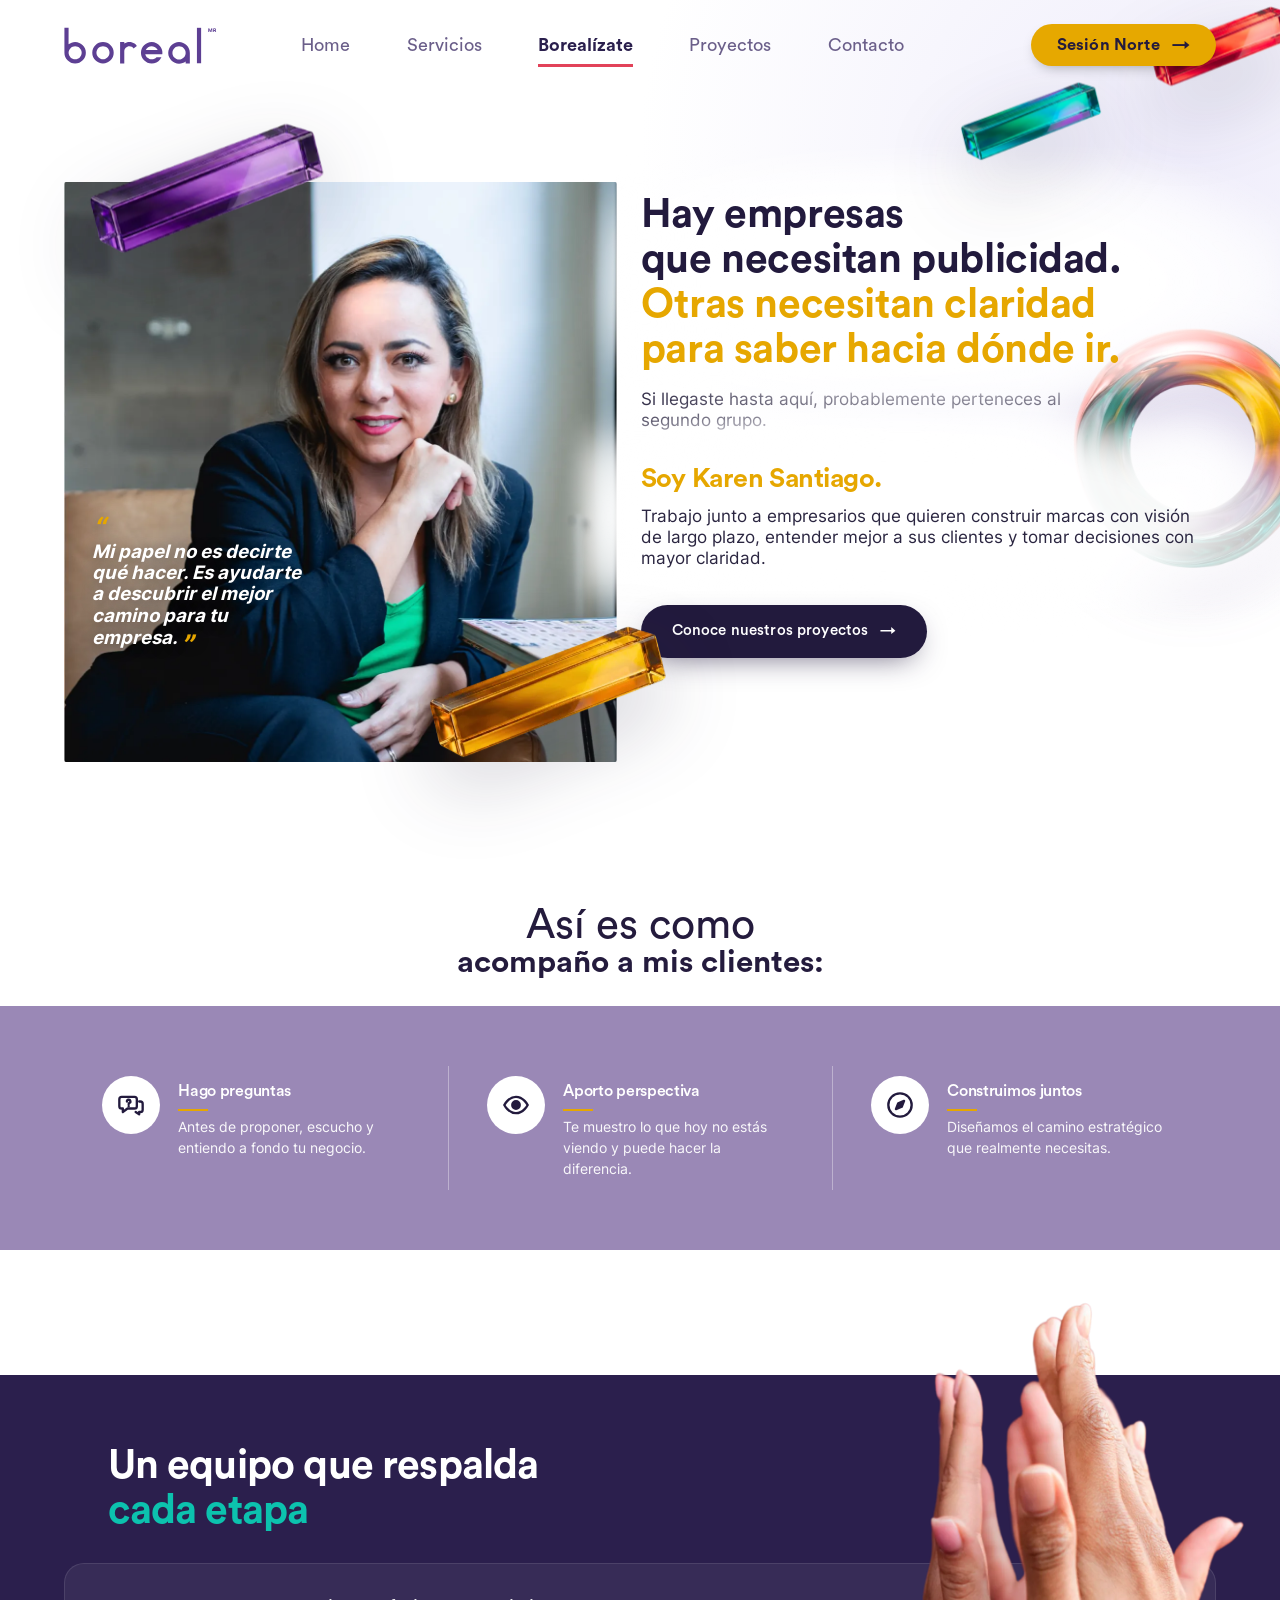
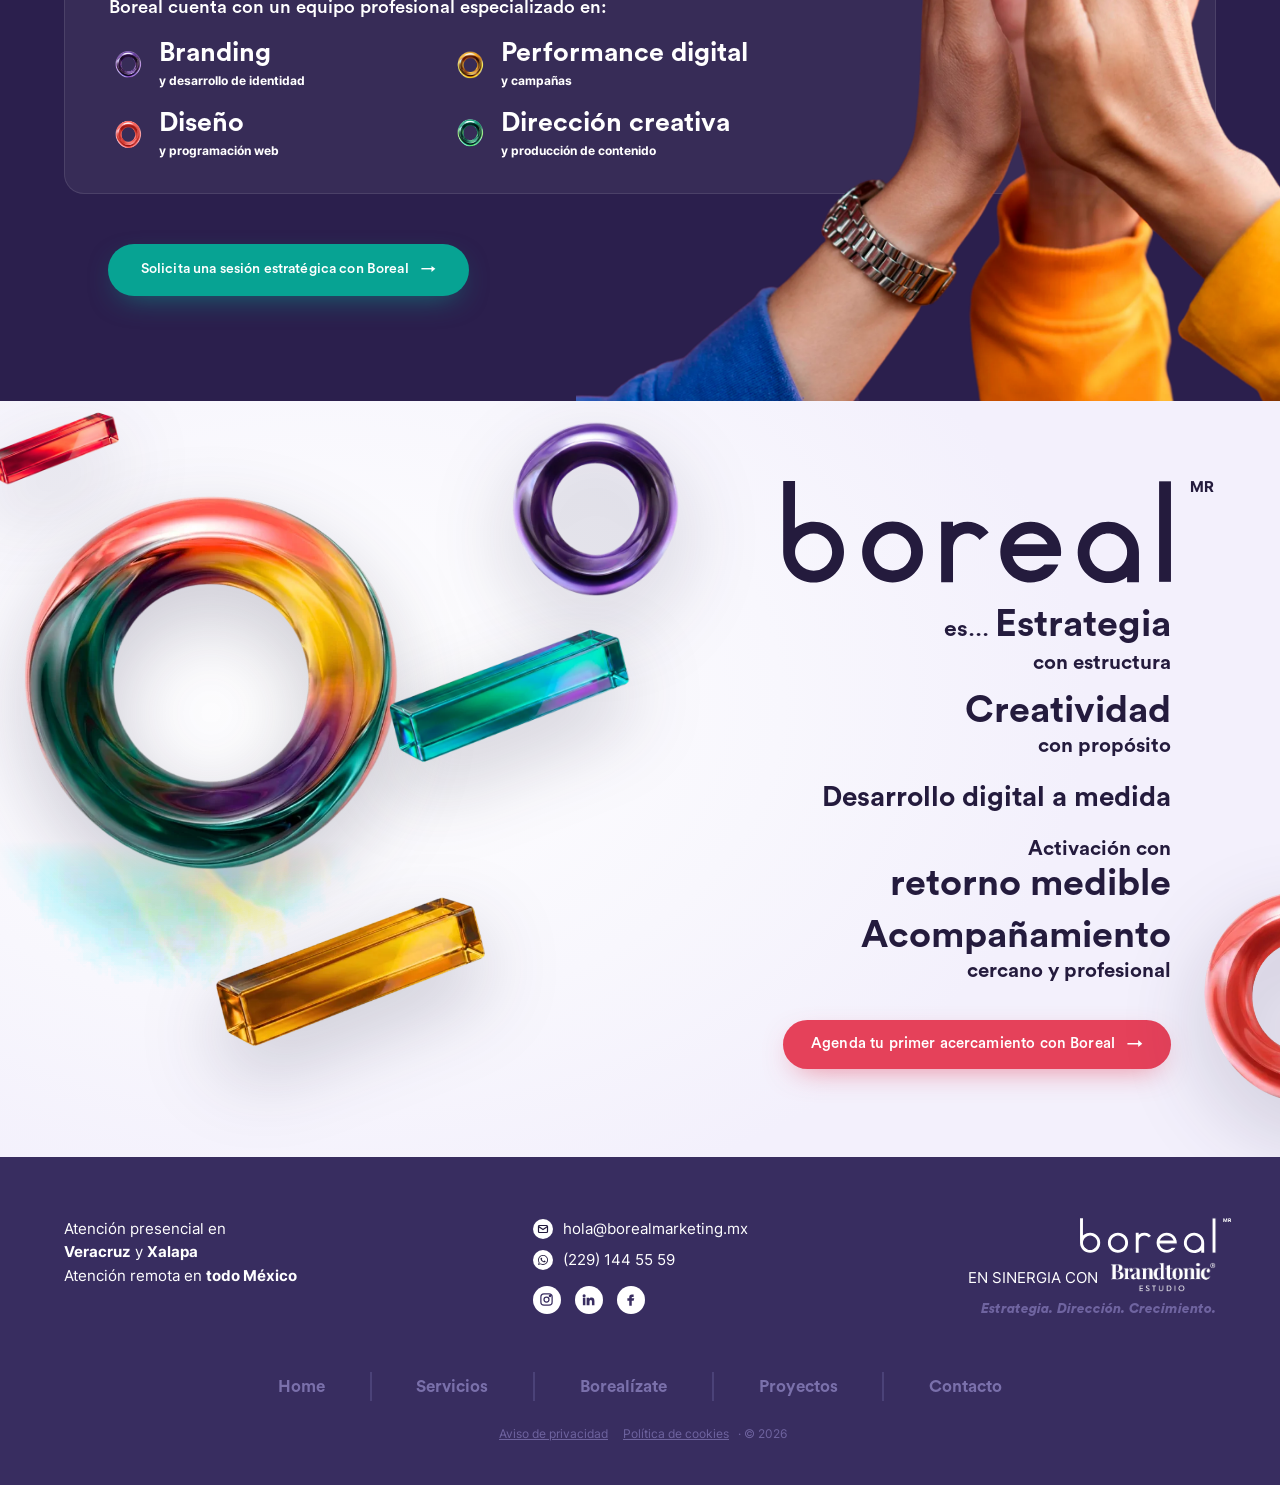
==== commit 864325a8: "Borealízate: título delante del aro con resplandor difuminado detrás Co-Authored-By: Claude Opus 5.5" ====
--- a/borealizate.html
+++ b/borealizate.html
@@ -16,7 +16,7 @@
 <meta name="description" content="Hay empresas que necesitan publicidad. Otras necesitan claridad para saber hacia dónde ir. Conoce a Karen Santiago y al equipo de Boreal.">
 <meta name="theme-color" content="#221a3d">
 <link rel="icon" href="assets/fig/fullcolor.webp">
-<link rel="stylesheet" href="css/styles.css?v=202610191159">
+<link rel="stylesheet" href="css/styles.css?v=202610191205">
 </head>
 <body data-page="borealizate">
 <!-- Google Tag Manager (noscript) -->
@@ -112,6 +112,6 @@
   </section>
 </main>
 
-<script src="js/main.js?v=202610191159"></script>
+<script src="js/main.js?v=202610191205"></script>
 </body>
 </html>
--- a/css/styles.css
+++ b/css/styles.css
@@ -1653,3 +1653,6 @@
 .svc-item.active{cursor:pointer}
 .svc-item .link{position:relative}
 .svc-item .link::before{content:"";position:absolute;inset:-14px -24px}
+/* Borealízate: el título queda delante del aro, con un resplandor blanco difuminado detrás */
+.bhero h1{position:relative;z-index:2;isolation:isolate}
+.bhero h1::before{content:"";position:absolute;z-index:-1;inset:-30px -70px -30px -40px;background:radial-gradient(ellipse 60% 62% at 48% 50%,rgba(255,255,255,.95) 58%,rgba(255,255,255,.7) 78%,rgba(255,255,255,0) 100%);filter:blur(14px);pointer-events:none}
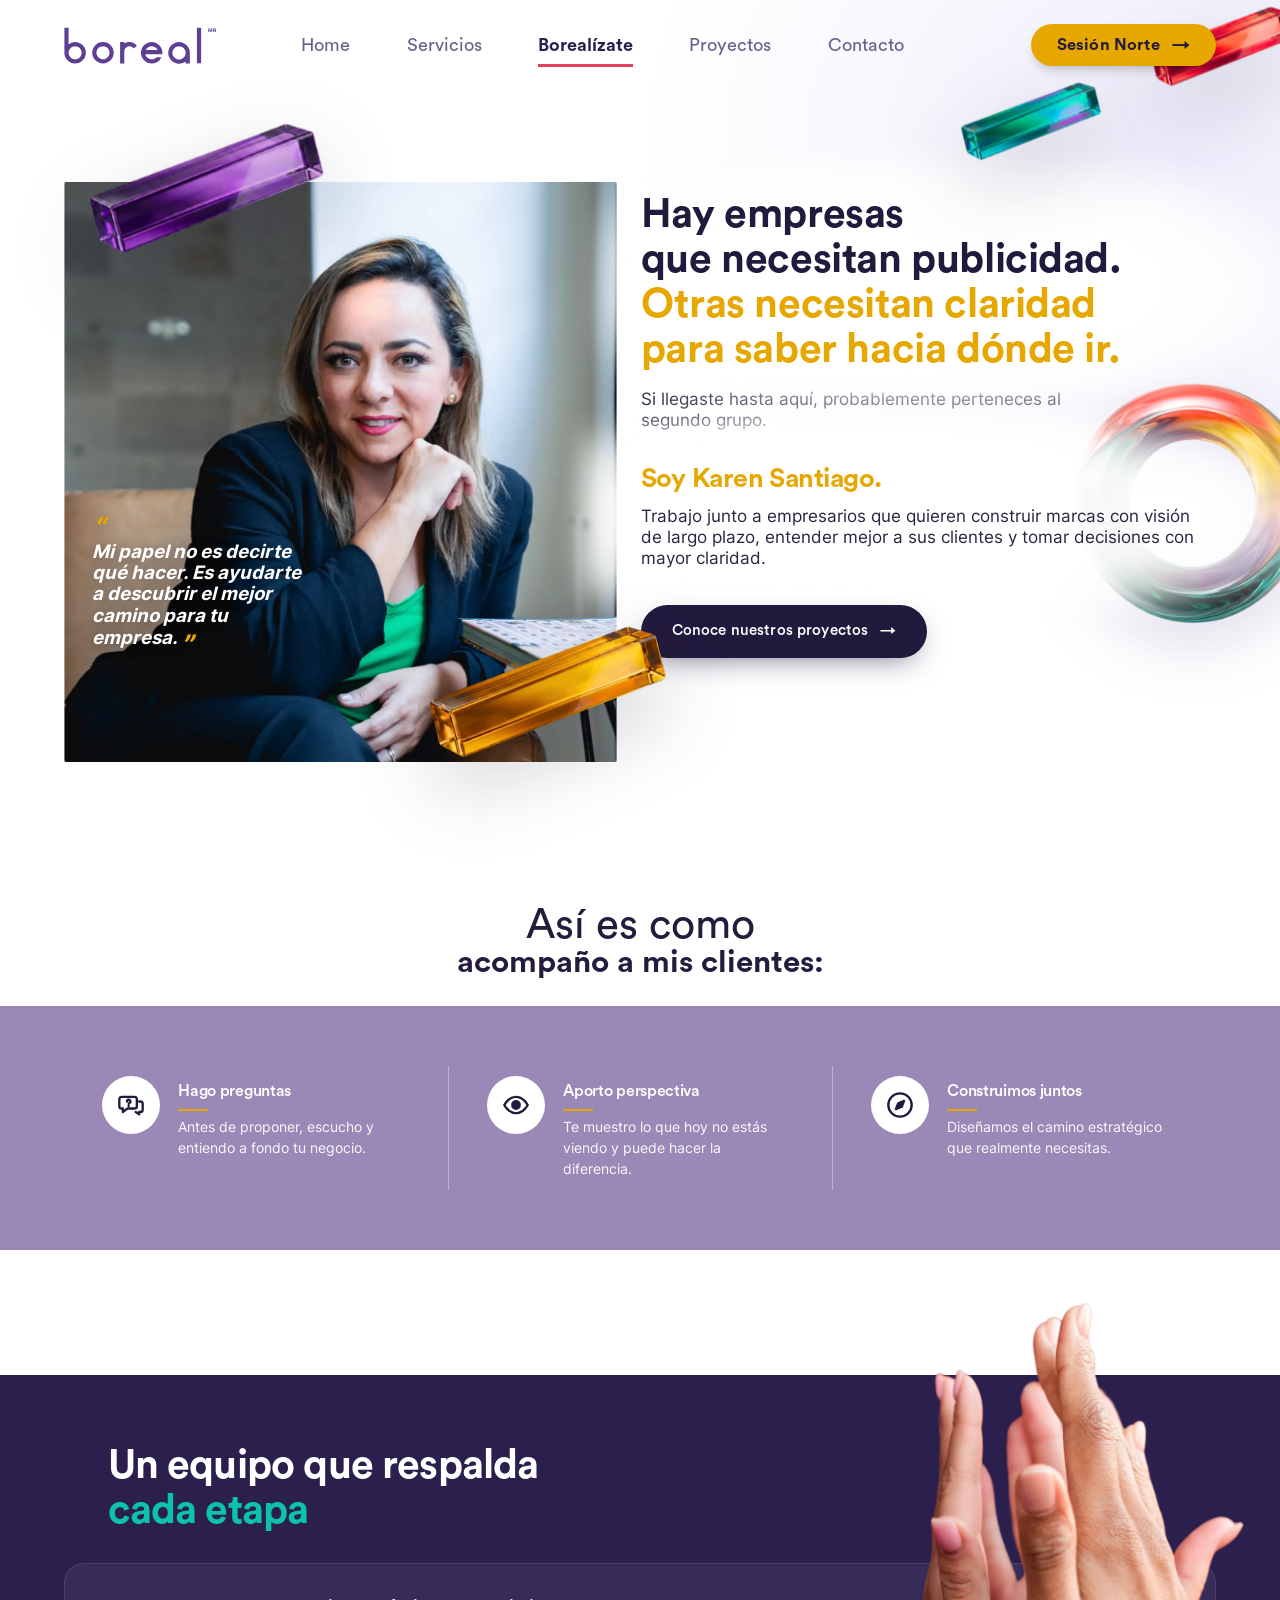
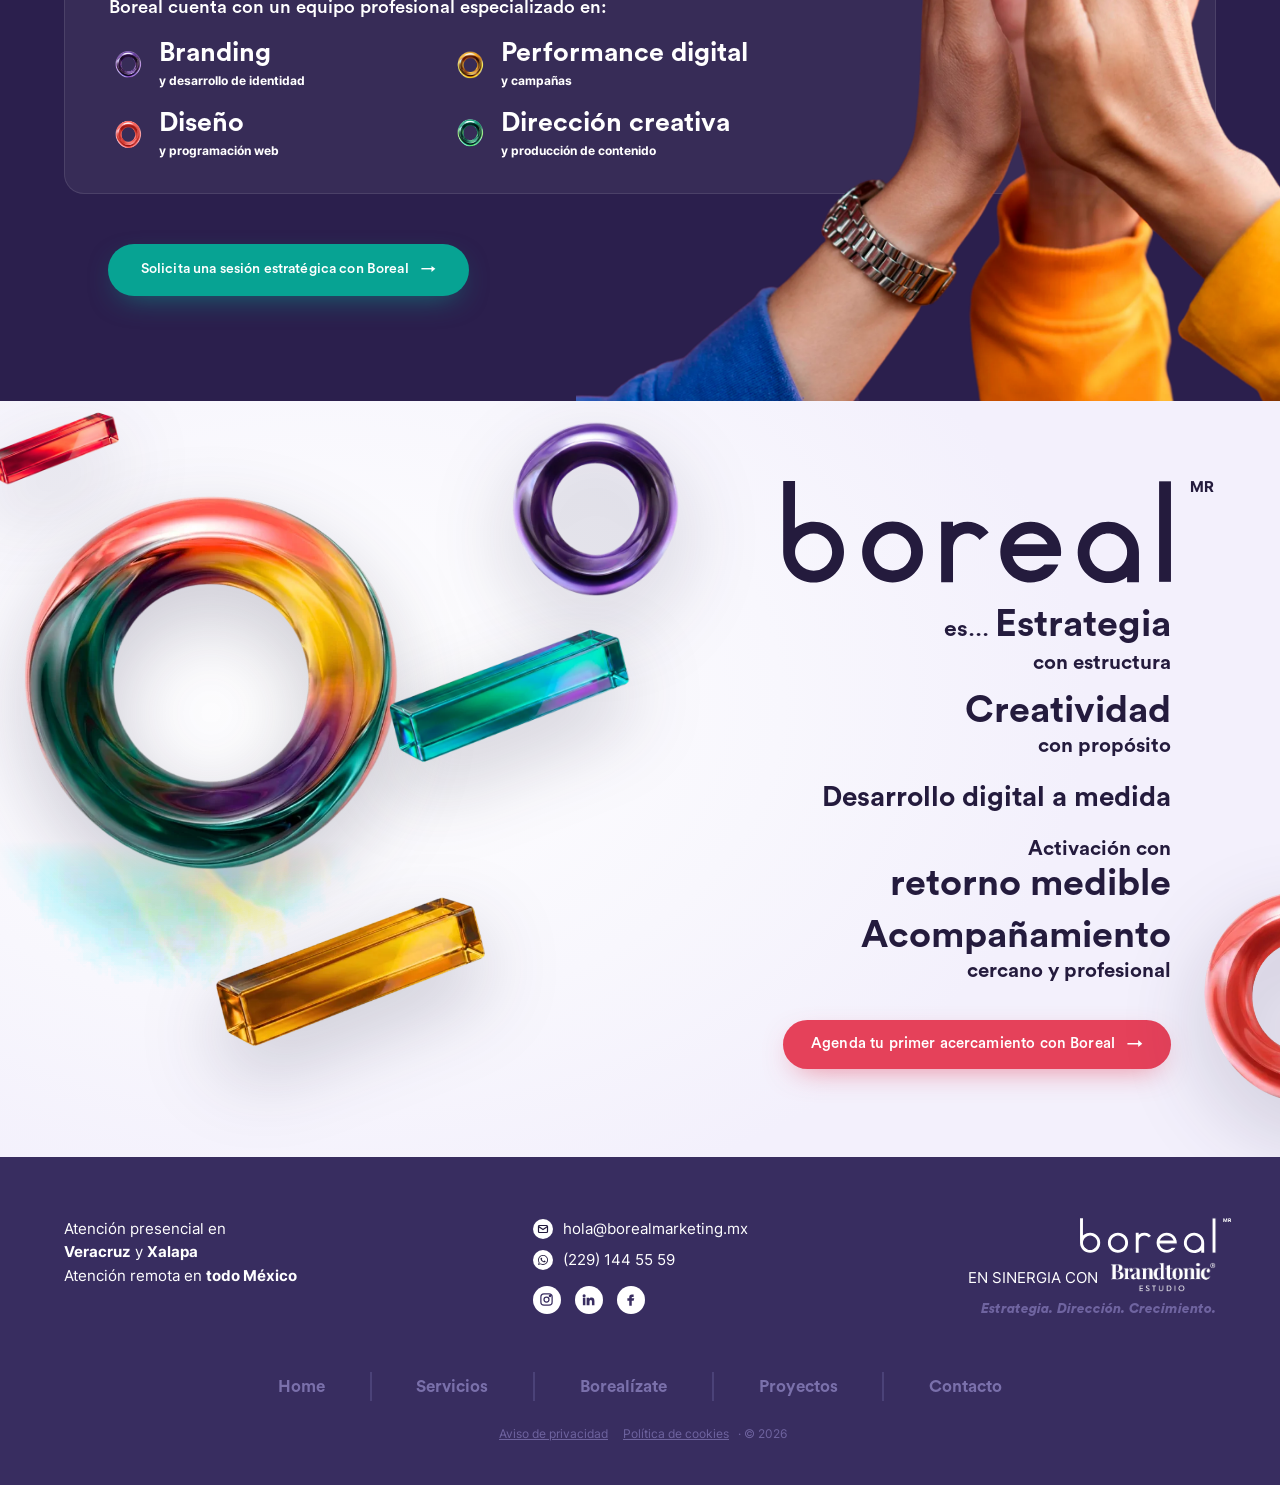
==== commit 7f699527: "Borealízate: aro del hero un poco más abajo Co-Authored-By: Claude Opus 5.5 (1M context) <noreply@an" ====
--- a/borealizate.html
+++ b/borealizate.html
@@ -16,7 +16,7 @@
 <meta name="description" content="Hay empresas que necesitan publicidad. Otras necesitan claridad para saber hacia dónde ir. Conoce a Karen Santiago y al equipo de Boreal.">
 <meta name="theme-color" content="#221a3d">
 <link rel="icon" href="assets/fig/fullcolor.webp">
-<link rel="stylesheet" href="css/styles.css?v=202610191205">
+<link rel="stylesheet" href="css/styles.css?v=202610191206">
 </head>
 <body data-page="borealizate">
 <!-- Google Tag Manager (noscript) -->
@@ -112,6 +112,6 @@
   </section>
 </main>
 
-<script src="js/main.js?v=202610191205"></script>
+<script src="js/main.js?v=202610191206"></script>
 </body>
 </html>
--- a/css/styles.css
+++ b/css/styles.css
@@ -1656,3 +1656,5 @@
 /* Borealízate: el título queda delante del aro, con un resplandor blanco difuminado detrás */
 .bhero h1{position:relative;z-index:2;isolation:isolate}
 .bhero h1::before{content:"";position:absolute;z-index:-1;inset:-30px -70px -30px -40px;background:radial-gradient(ellipse 60% 62% at 48% 50%,rgba(255,255,255,.95) 58%,rgba(255,255,255,.7) 78%,rgba(255,255,255,0) 100%);filter:blur(14px);pointer-events:none}
+/* Borealízate (escritorio): aro un poco más abajo para que no toque el título */
+@media (min-width:821px){.bhero__ring{top:-90px}}
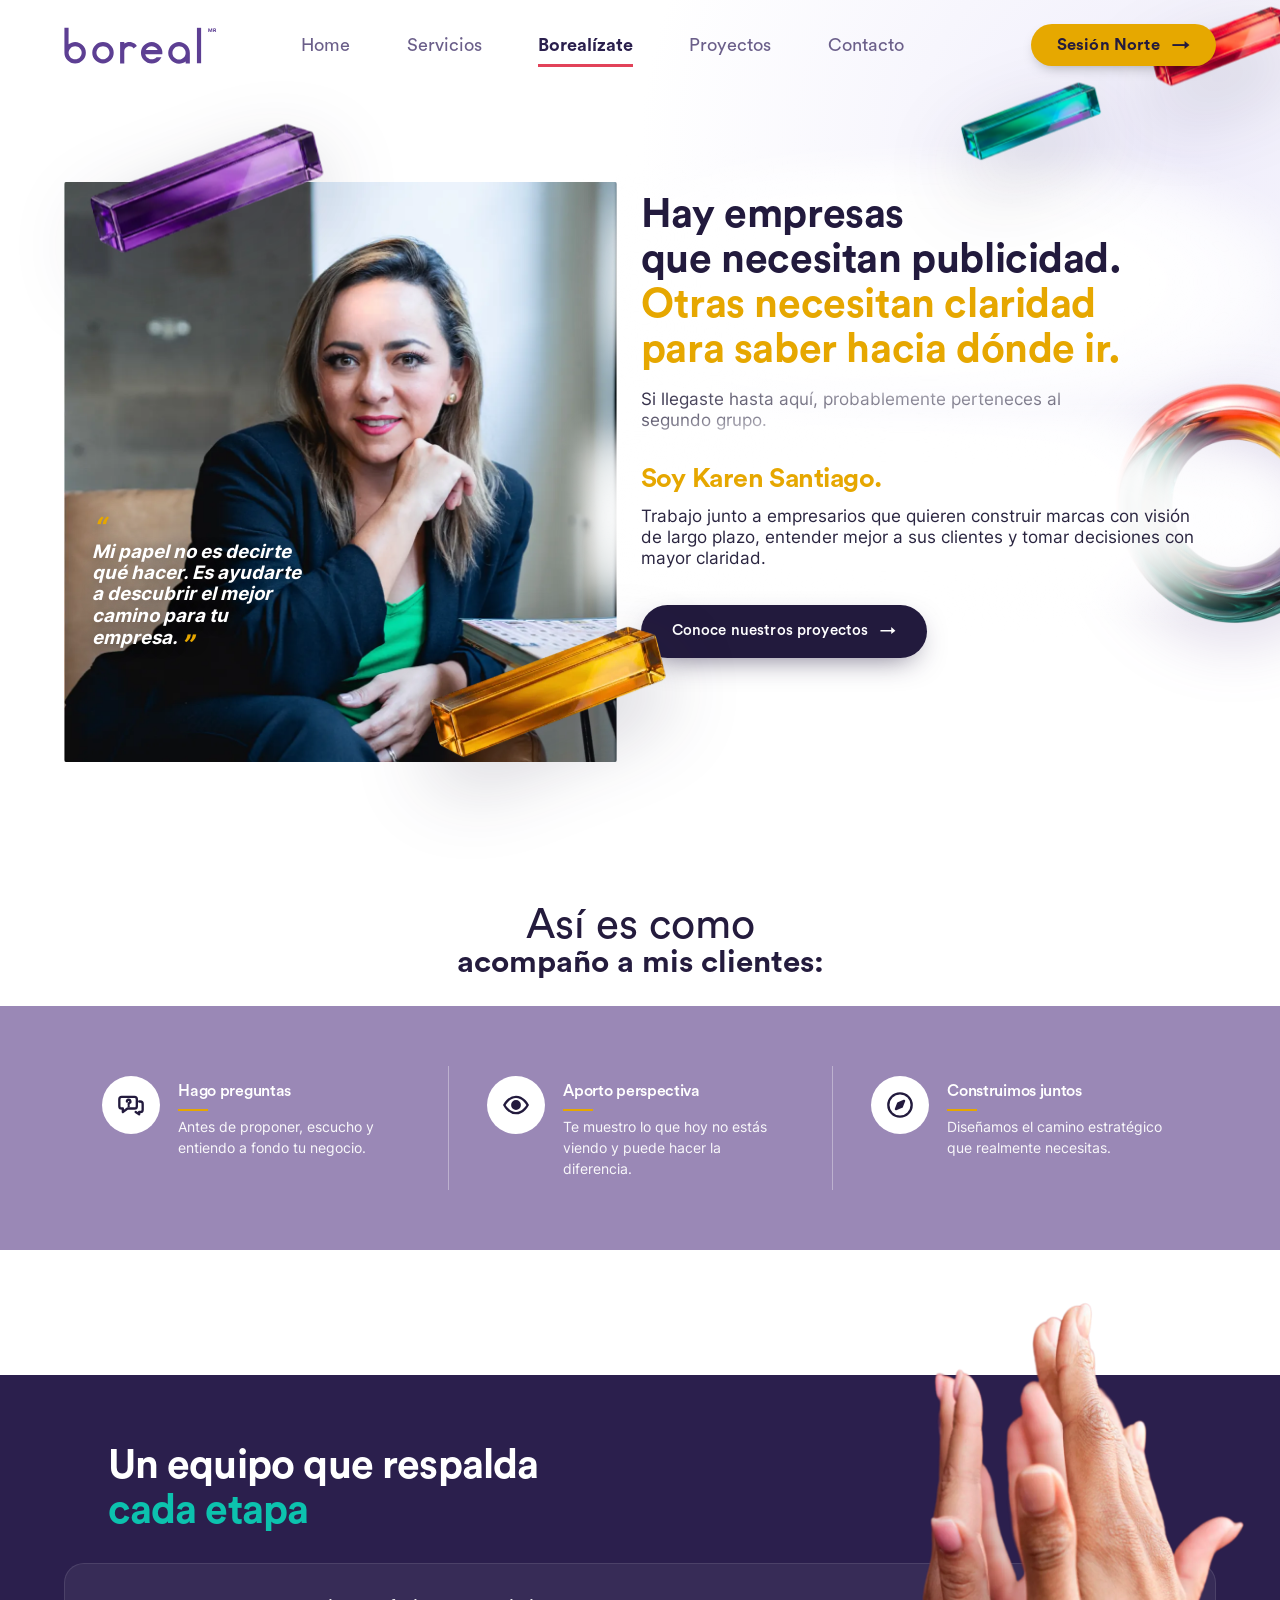
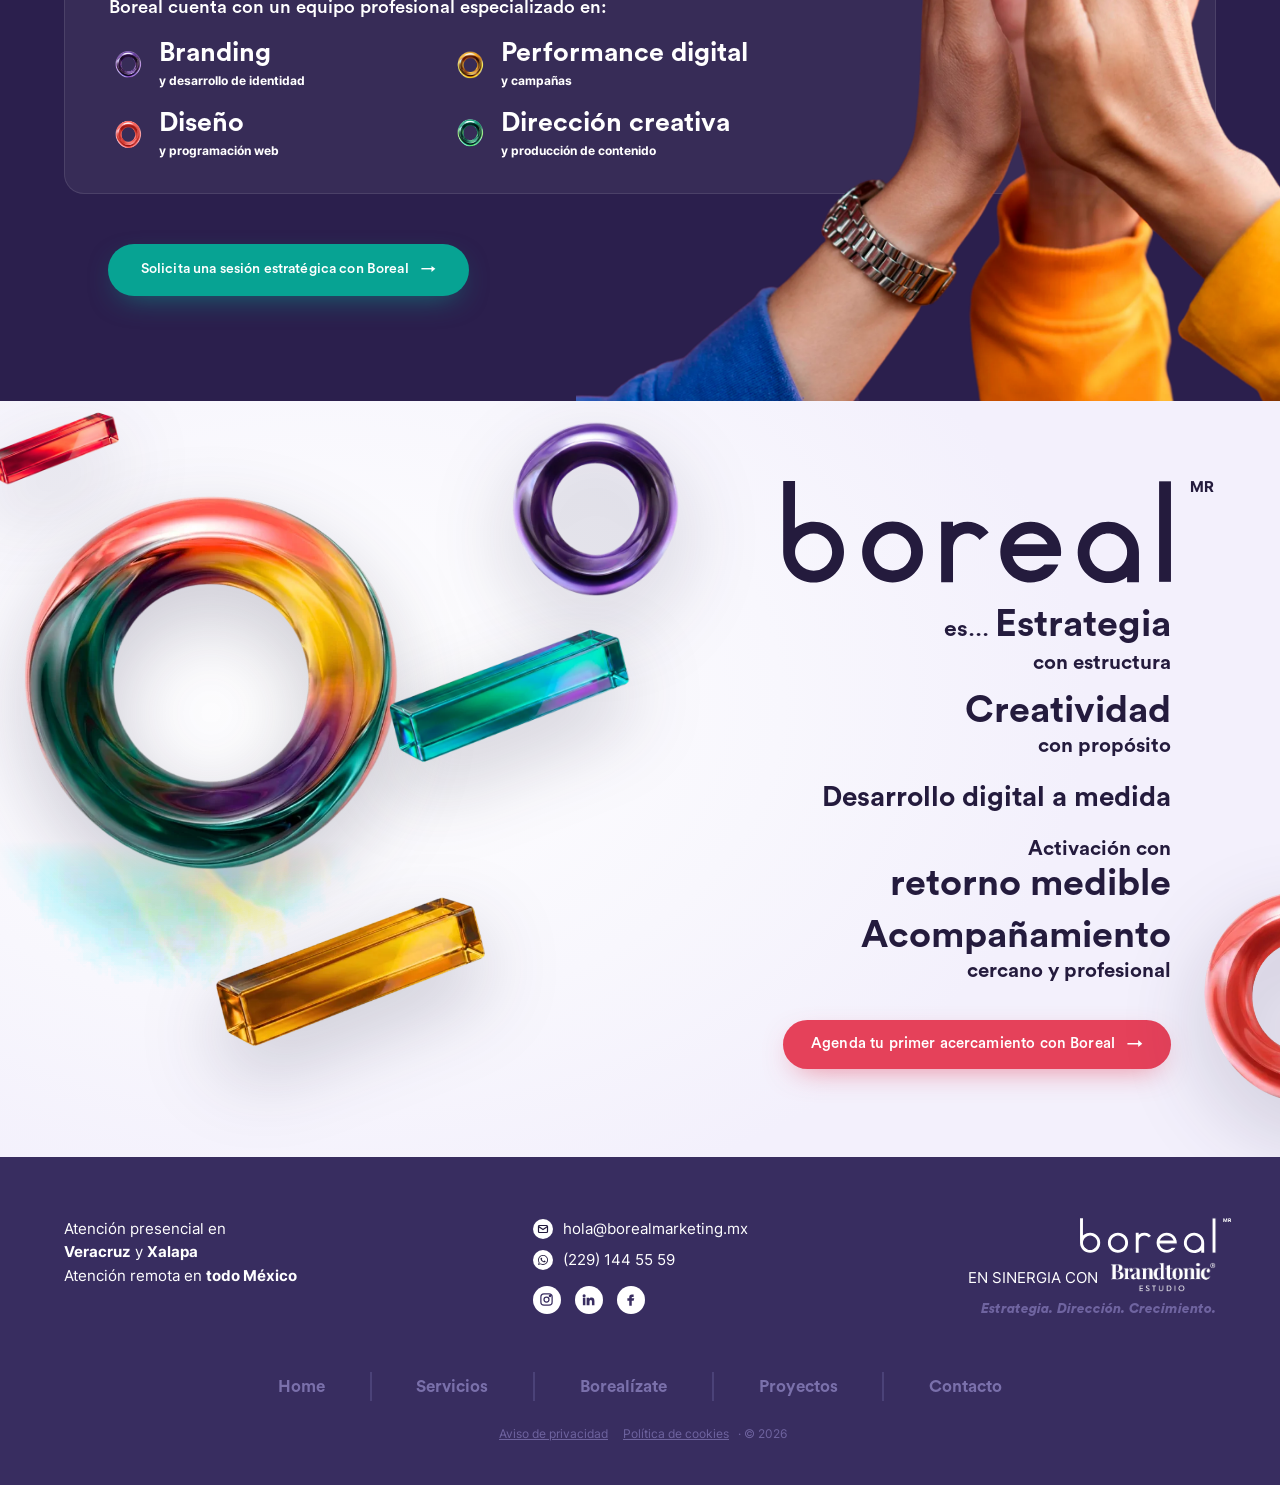
==== commit c6d6615e: "Borealízate (escritorio): aro del hero más a la derecha Co-Authored-By: Claude Opus 5.5 (1M context)" ====
--- a/borealizate.html
+++ b/borealizate.html
@@ -16,7 +16,7 @@
 <meta name="description" content="Hay empresas que necesitan publicidad. Otras necesitan claridad para saber hacia dónde ir. Conoce a Karen Santiago y al equipo de Boreal.">
 <meta name="theme-color" content="#221a3d">
 <link rel="icon" href="assets/fig/fullcolor.webp">
-<link rel="stylesheet" href="css/styles.css?v=202610191206">
+<link rel="stylesheet" href="css/styles.css?v=202610191208">
 </head>
 <body data-page="borealizate">
 <!-- Google Tag Manager (noscript) -->
@@ -112,6 +112,6 @@
   </section>
 </main>
 
-<script src="js/main.js?v=202610191206"></script>
+<script src="js/main.js?v=202610191208"></script>
 </body>
 </html>
--- a/css/styles.css
+++ b/css/styles.css
@@ -1658,3 +1658,4 @@
 .bhero h1::before{content:"";position:absolute;z-index:-1;inset:-30px -70px -30px -40px;background:radial-gradient(ellipse 60% 62% at 48% 50%,rgba(255,255,255,.95) 58%,rgba(255,255,255,.7) 78%,rgba(255,255,255,0) 100%);filter:blur(14px);pointer-events:none}
 /* Borealízate (escritorio): aro un poco más abajo para que no toque el título */
 @media (min-width:821px){.bhero__ring{top:-90px}}
+@media (min-width:821px){.bhero__ring{left:calc(100% - 95px)}}
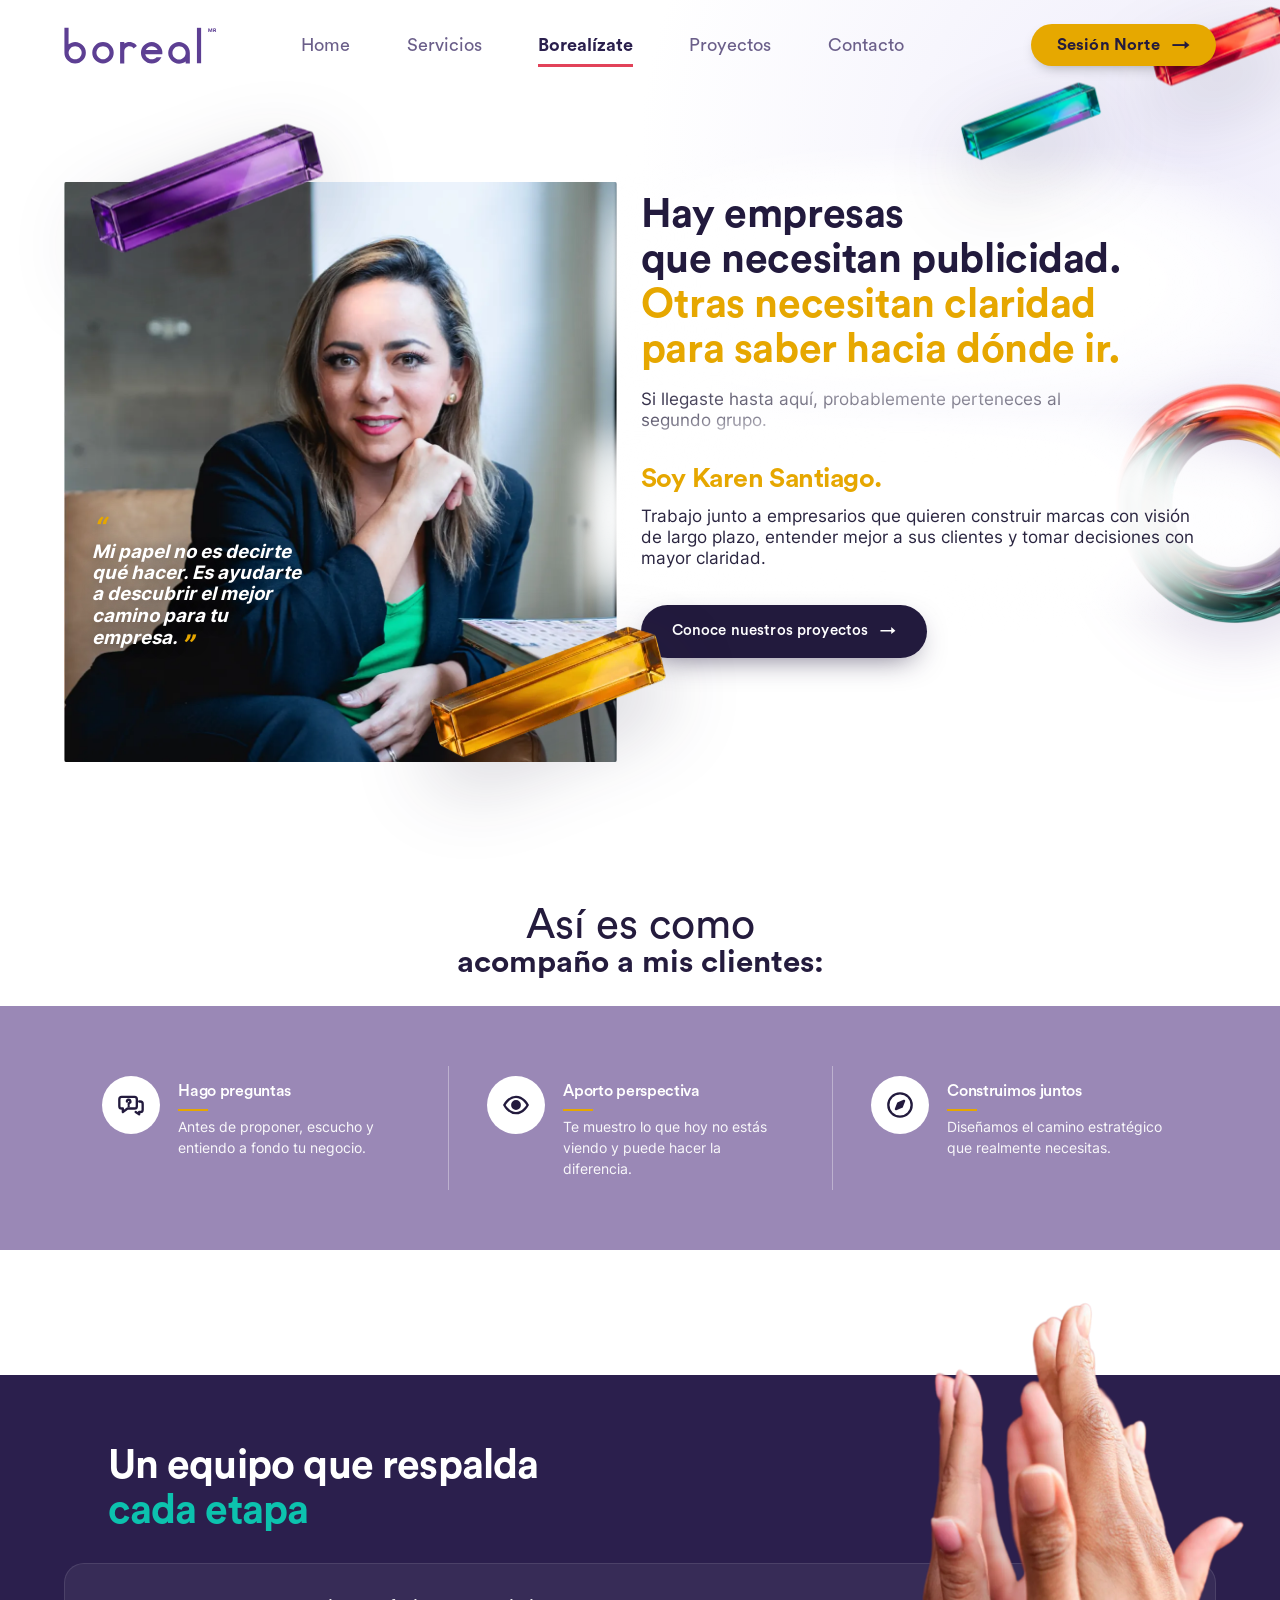
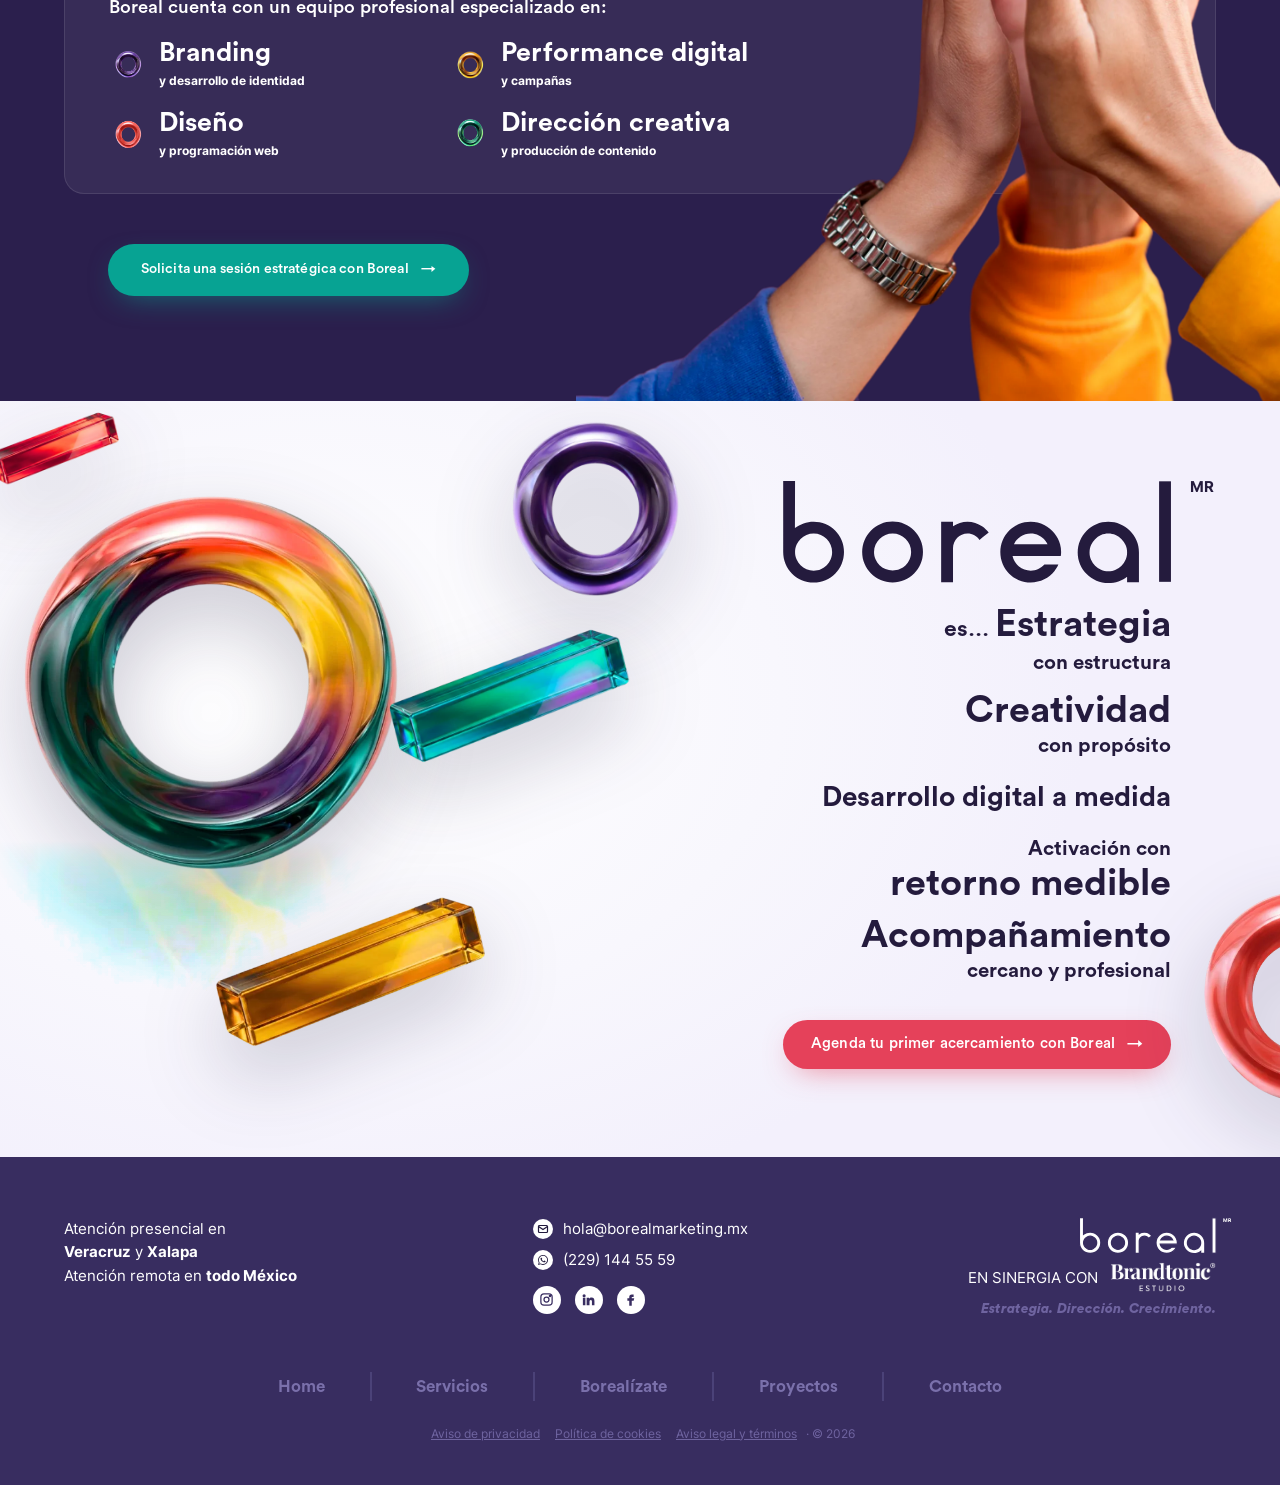
==== commit 06ea8975: "Aviso de privacidad y Política de cookies definitivos; nuevo Aviso legal y términos en el footer Co-" ====
--- a/borealizate.html
+++ b/borealizate.html
@@ -16,7 +16,7 @@
 <meta name="description" content="Hay empresas que necesitan publicidad. Otras necesitan claridad para saber hacia dónde ir. Conoce a Karen Santiago y al equipo de Boreal.">
 <meta name="theme-color" content="#221a3d">
 <link rel="icon" href="assets/fig/fullcolor.webp">
-<link rel="stylesheet" href="css/styles.css?v=202610191208">
+<link rel="stylesheet" href="css/styles.css?v=202610191212">
 </head>
 <body data-page="borealizate">
 <!-- Google Tag Manager (noscript) -->
@@ -112,6 +112,6 @@
   </section>
 </main>
 
-<script src="js/main.js?v=202610191208"></script>
+<script src="js/main.js?v=202610191212"></script>
 </body>
 </html>
